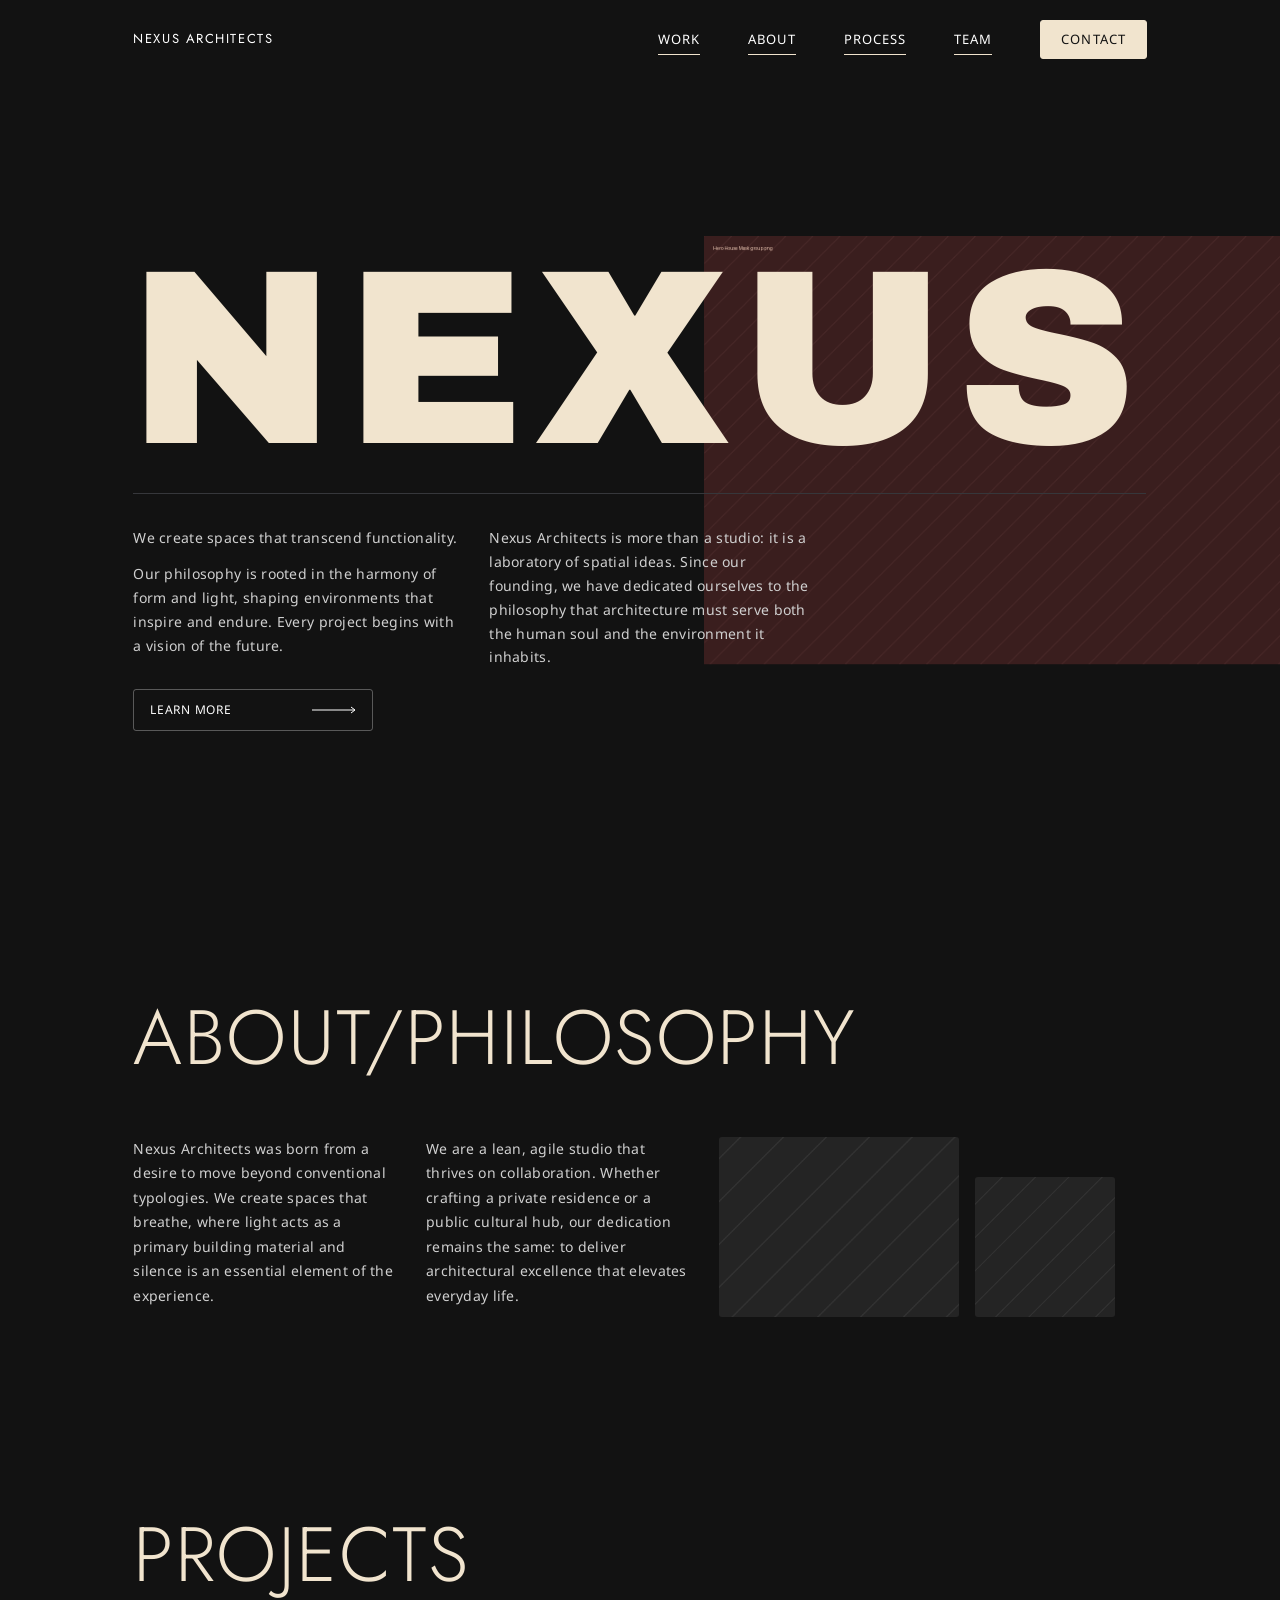
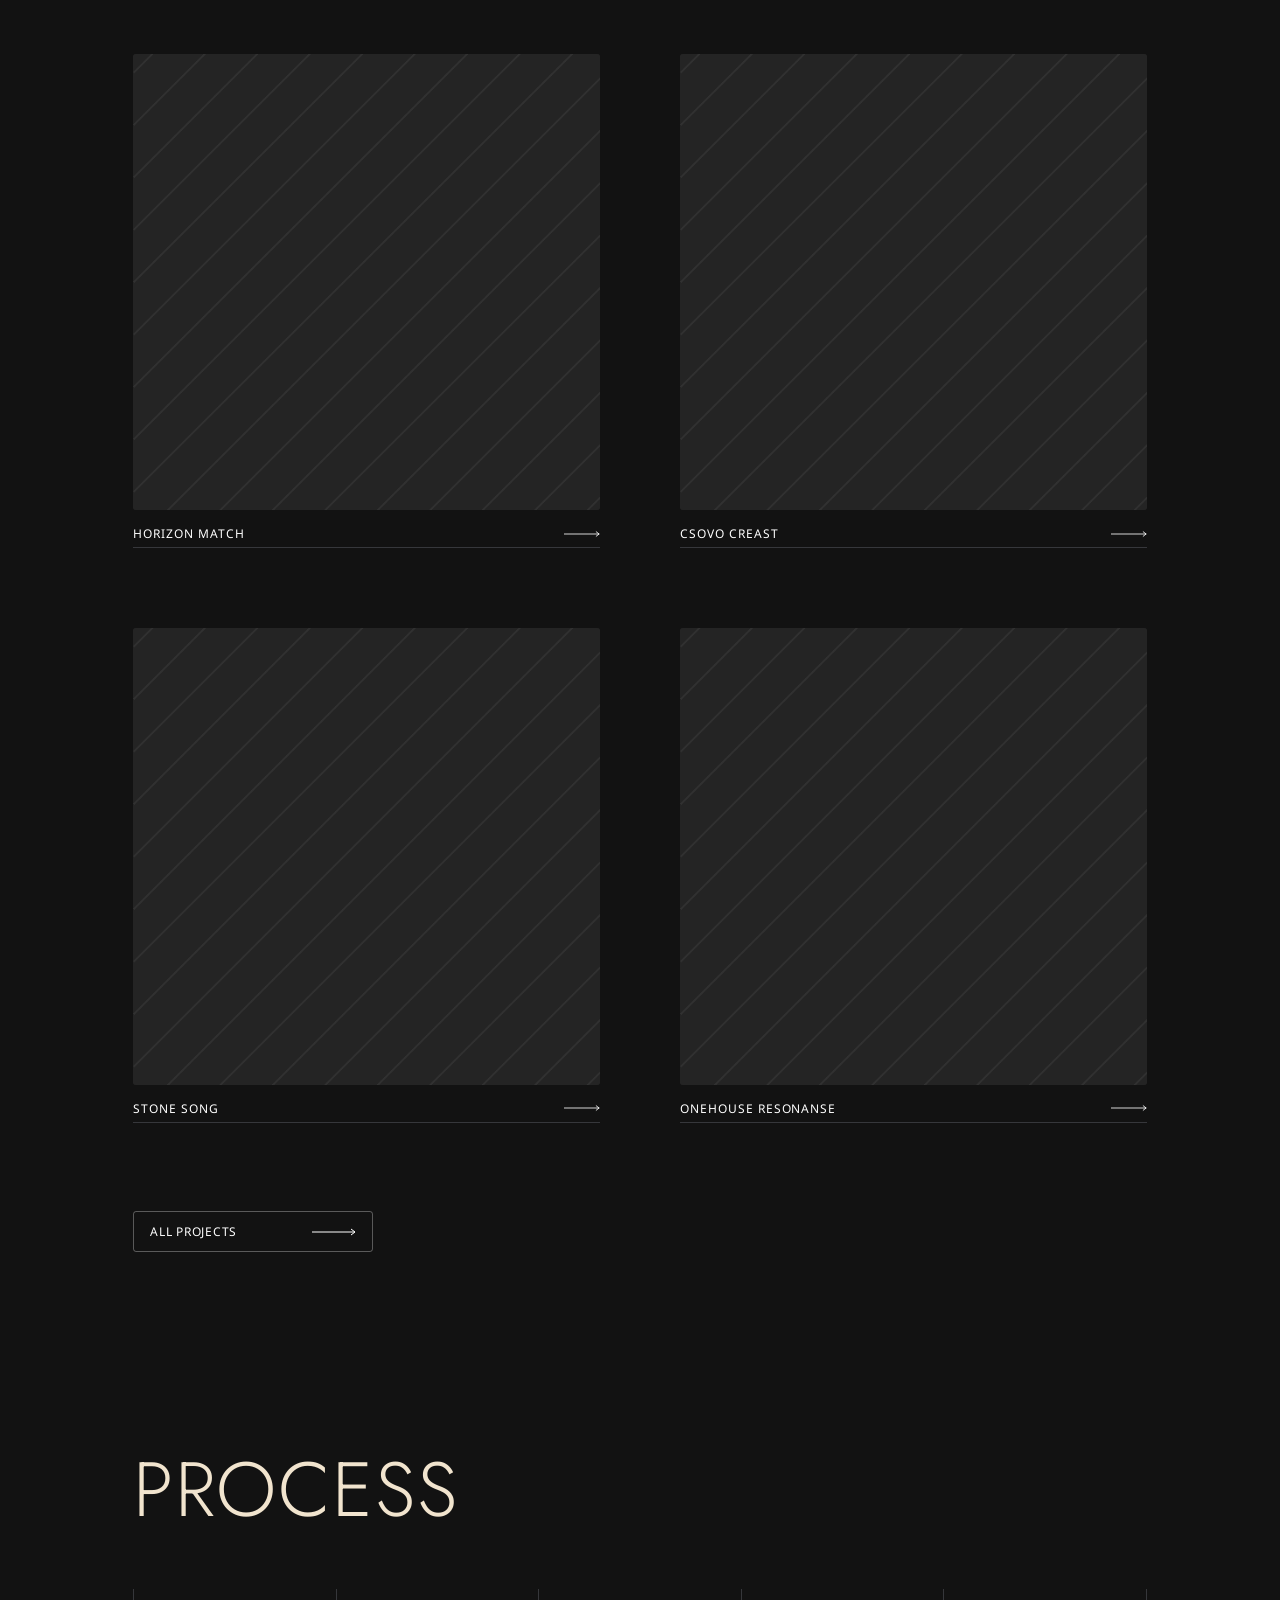
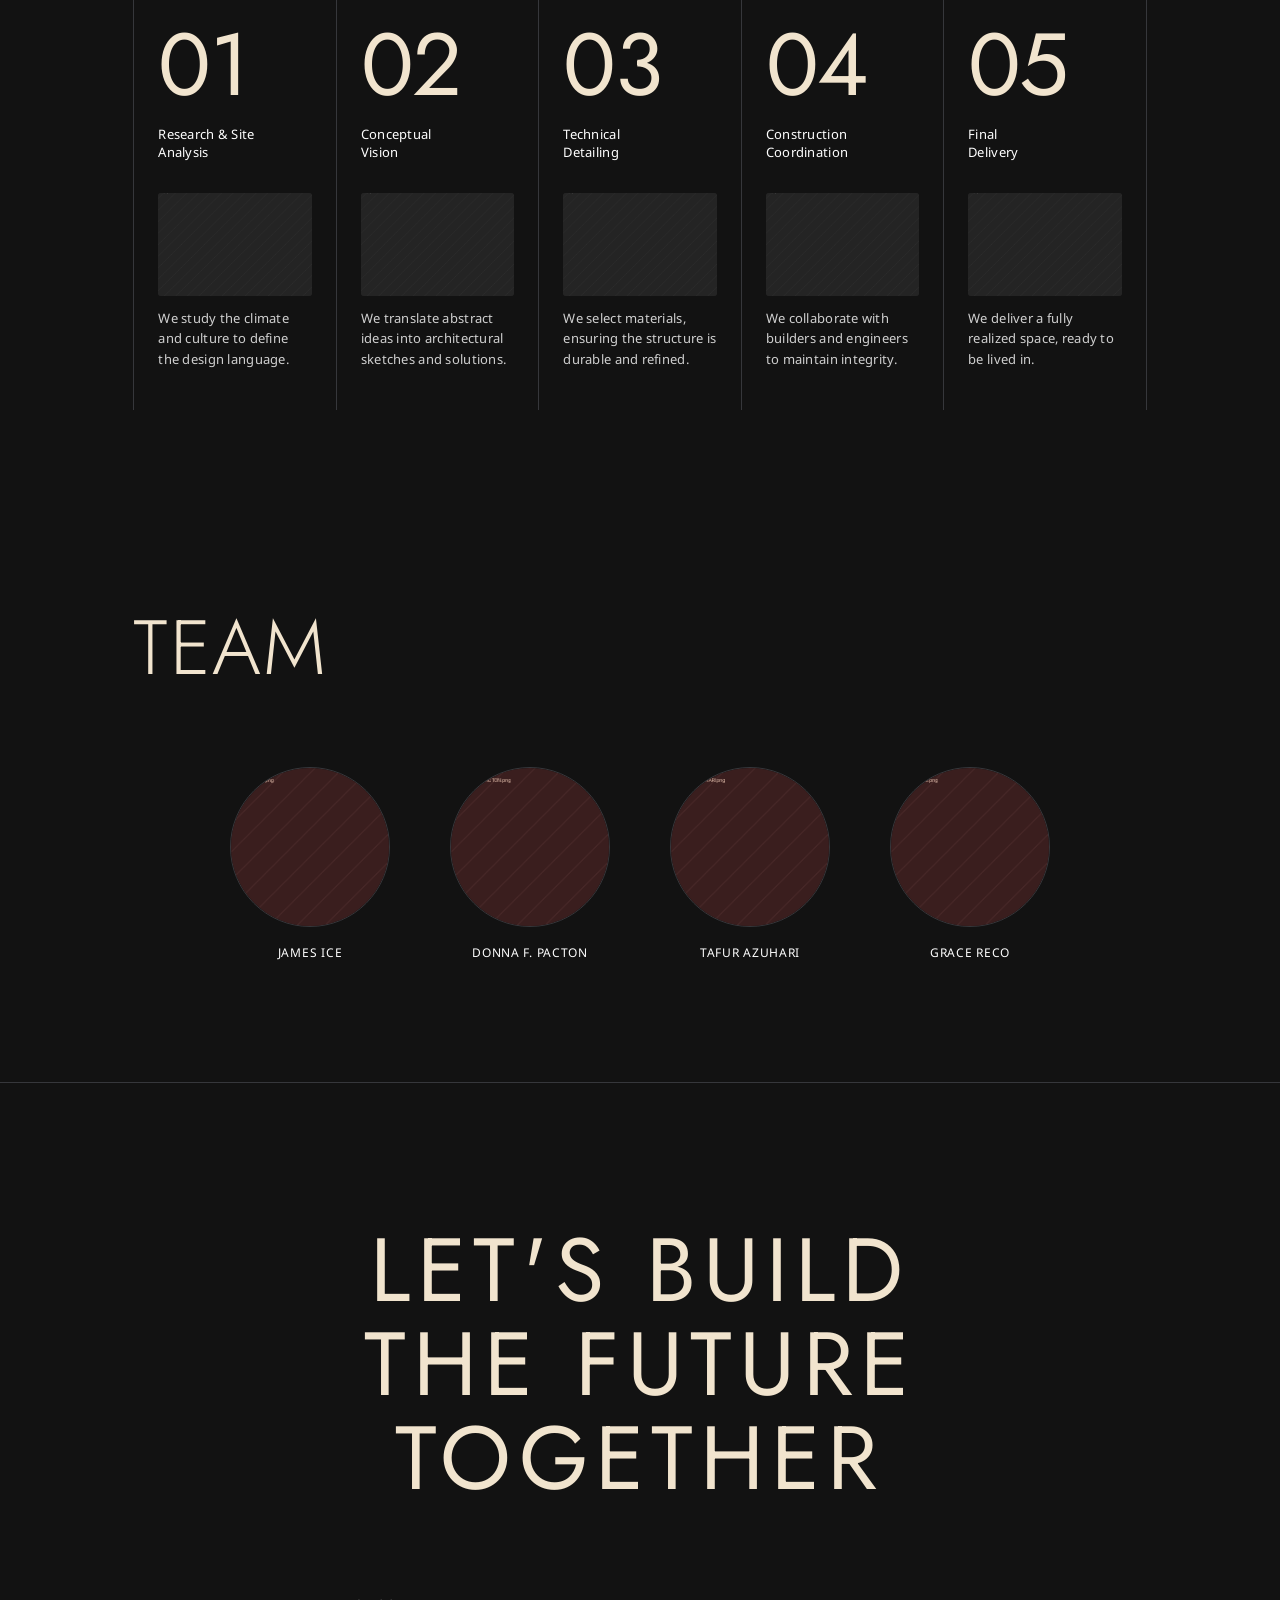
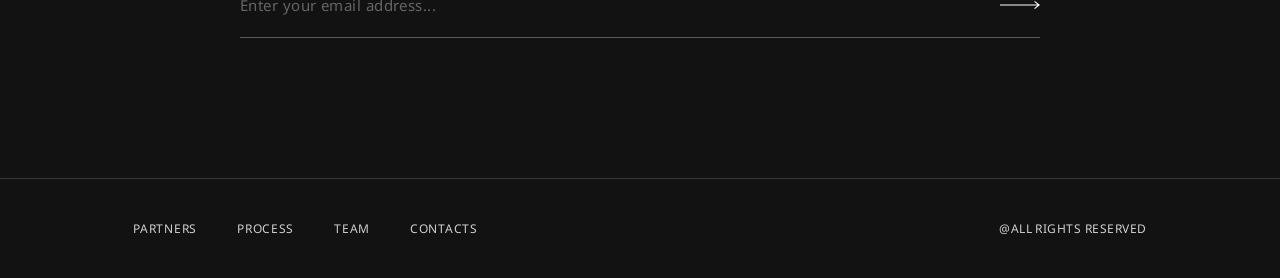
==== index.html @ 0fb03c25 "Add files via upload" ====
<!doctype html>
<html lang="en" class="no-js">
<head>
<meta charset="utf-8">
<meta name="viewport" content="width=device-width, initial-scale=1">
<title>NEXUS Architects — Architecture Studio</title>
<meta name="description" content="Nexus Architects — a laboratory of spatial ideas. Architecture where light is the primary building material.">
<meta name="theme-color" content="#121212">
<link rel="preconnect" href="https://fonts.googleapis.com">
<link rel="preconnect" href="https://fonts.gstatic.com" crossorigin>
<link href="https://fonts.googleapis.com/css2?family=Archivo+Black&family=Jost:wght@300;400&family=Noto+Sans:wght@400;500&display=swap" rel="stylesheet">
<link rel="stylesheet" href="css/fonts.css">
<link rel="stylesheet" href="css/style.css">
</head>
<body>

<!-- ===== HEADER ===== -->
<header class="header" id="site-header">
  <div class="container">
    <a class="logo" href="index.html" aria-label="Nexus Architects — home">Nexus Architects</a>
    <button class="burger" type="button" aria-label="Open menu" aria-expanded="false" id="burger">
      <span></span><span></span><span></span>
    </button>
    <nav class="nav" aria-label="Main navigation" id="main-nav">
      <a href="#work">Work</a>
      <a href="#about">About</a>
      <a href="#process">Process</a>
      <a href="#team">Team</a>
      <a class="btn-contact" href="#contact">Contact</a>
    </nav>
  </div>
</header>

<!-- ===== HERO ===== -->
<section class="hero" id="top">
  <div class="hero-img" aria-hidden="true">
    <img src="assets/img/Hero-House-Mask-group.png" alt="">
  </div>
  <div class="container">
    <div class="hero-wordmark" aria-label="NEXUS">
      <span style="--i:0">N</span><span style="--i:1">E</span><span style="--i:2">X</span><span style="--i:3">U</span><span style="--i:4">S</span>
    </div>
    <div class="hero-rule"></div>
    <div class="hero-body reveal">
      <div>
        <p>We create spaces that transcend functionality.</p>
        <p>Our philosophy is rooted in the harmony of form and light, shaping environments that inspire and endure. Every project begins with a vision of the future.</p>
        <a class="btn-outline" href="#about">
          <span>Learn more</span>
          <svg viewBox="0 0 44 8" fill="none" aria-hidden="true"><path d="M0 4h43M39 1l4 3-4 3" stroke="currentColor" stroke-width="1"/></svg>
        </a>
      </div>
      <div>
        <p>Nexus Architects is more than a studio: it is a laboratory of spatial ideas. Since our founding, we have dedicated ourselves to the philosophy that architecture must serve both the human soul and the environment it inhabits.</p>
      </div>
    </div>
  </div>
</section>

<!-- ===== ABOUT / PHILOSOPHY ===== -->
<section class="about-section section" id="about">
  <div class="container">
    <h2 class="section-title reveal">About/Philosophy</h2>
    <div class="about-inner">
      <p class="about-text reveal">Nexus Architects was born from a desire to move beyond conventional typologies. We create spaces that breathe, where light acts as a primary building material and silence is an essential element of the experience.</p>
      <p class="about-text reveal" style="--d:80ms">We are a lean, agile studio that thrives on collaboration. Whether crafting a private residence or a public cultural hub, our dedication remains the same: to deliver architectural excellence that elevates everyday life.</p>
      <div class="about-photos reveal" style="--d:160ms">
        <div class="about-photo"><img src="assets/img/about-masl-group.png" alt="Interior staircase detail" loading="lazy"></div>
        <div class="about-photo"><img src="assets/img/about-masl-group.png" alt="Curved concrete facade" loading="lazy"></div>
      </div>
    </div>
  </div>
</section>

<!-- ===== PROJECTS ===== -->
<section class="section" id="work">
  <div class="container">
    <h2 class="section-title reveal">Projects</h2>
    <div class="projects-grid">
      <a class="proj-card reveal" style="--d:0ms" href="project-levitate-mass.html">
        <div class="ph"><img src="assets/img/HORIZON-MATCH.png" alt="Horizon Match" loading="lazy"></div>
        <div class="cap">
          <span>Horizon Match</span>
          <svg class="arrow" viewBox="0 0 44 8" fill="none" aria-hidden="true"><path d="M0 4h43M39 1l4 3-4 3" stroke="currentColor" stroke-width="1"/></svg>
        </div>
      </a>
      <a class="proj-card reveal" style="--d:80ms" href="project-levitate-mass.html">
        <div class="ph"><img src="assets/img/CSOVO-CREAST.png" alt="Csovo Creast" loading="lazy"></div>
        <div class="cap">
          <span>Csovo Creast</span>
          <svg class="arrow" viewBox="0 0 44 8" fill="none" aria-hidden="true"><path d="M0 4h43M39 1l4 3-4 3" stroke="currentColor" stroke-width="1"/></svg>
        </div>
      </a>
      <a class="proj-card reveal" style="--d:0ms" href="project-levitate-mass.html">
        <div class="ph"><img src="assets/img/STONE-SONG.png" alt="Stone Song" loading="lazy"></div>
        <div class="cap">
          <span>Stone Song</span>
          <svg class="arrow" viewBox="0 0 44 8" fill="none" aria-hidden="true"><path d="M0 4h43M39 1l4 3-4 3" stroke="currentColor" stroke-width="1"/></svg>
        </div>
      </a>
      <a class="proj-card reveal" style="--d:80ms" href="project-levitate-mass.html">
        <div class="ph"><img src="assets/img/ONEHOUSE-RESONANSE.png" alt="Onehouse Resonanse" loading="lazy"></div>
        <div class="cap">
          <span>Onehouse Resonanse</span>
          <svg class="arrow" viewBox="0 0 44 8" fill="none" aria-hidden="true"><path d="M0 4h43M39 1l4 3-4 3" stroke="currentColor" stroke-width="1"/></svg>
        </div>
      </a>
    </div>
    <div style="margin-top:56px" class="reveal">
      <a class="btn-outline" href="projects.html">
        <span>All projects</span>
        <svg viewBox="0 0 44 8" fill="none" aria-hidden="true"><path d="M0 4h43M39 1l4 3-4 3" stroke="currentColor" stroke-width="1"/></svg>
      </a>
    </div>
  </div>
</section>

<!-- ===== PROCESS ===== -->
<section class="section" id="process">
  <div class="container">
    <h2 class="section-title reveal">Process</h2>
    <div class="process-grid">
      <div class="process-step reveal" style="--d:0ms">
        <div class="process-num">01</div>
        <div class="process-name">Research &amp; Site<br>Analysis</div>
        <div class="process-photo"><img src="assets/img/01.png" alt="" loading="lazy"></div>
        <p class="process-desc">We study the climate and culture to define the design language.</p>
      </div>
      <div class="process-step reveal" style="--d:60ms">
        <div class="process-num">02</div>
        <div class="process-name">Conceptual<br>Vision</div>
        <div class="process-photo"><img src="assets/img/02.png" alt="" loading="lazy"></div>
        <p class="process-desc">We translate abstract ideas into architectural sketches and solutions.</p>
      </div>
      <div class="process-step reveal" style="--d:120ms">
        <div class="process-num">03</div>
        <div class="process-name">Technical<br>Detailing</div>
        <div class="process-photo"><img src="assets/img/03.png" alt="" loading="lazy"></div>
        <p class="process-desc">We select materials, ensuring the structure is durable and refined.</p>
      </div>
      <div class="process-step reveal" style="--d:180ms">
        <div class="process-num">04</div>
        <div class="process-name">Construction<br>Coordination</div>
        <div class="process-photo"><img src="assets/img/04.png" alt="" loading="lazy"></div>
        <p class="process-desc">We collaborate with builders and engineers to maintain integrity.</p>
      </div>
      <div class="process-step reveal" style="--d:240ms">
        <div class="process-num">05</div>
        <div class="process-name">Final<br>Delivery</div>
        <div class="process-photo"><img src="assets/img/05.png" alt="" loading="lazy"></div>
        <p class="process-desc">We deliver a fully realized space, ready to be lived in.</p>
      </div>
    </div>
  </div>
</section>

<!-- ===== TEAM ===== -->
<section class="section" id="team">
  <div class="container">
    <h2 class="section-title reveal">Team</h2>
    <div class="team-grid">
      <div class="team-member reveal" style="--d:0ms"
           data-name="James Ice"
           data-role="Co-Founder / Creative Director"
           data-bio="With 10+ years in the industry, James brings deep expertise in project management and structural execution to every design."
           data-img="assets/img/JAMES-ICE.png"
           tabindex="0" role="button" aria-label="View James Ice profile">
        <div class="ava"><img src="assets/img/JAMES-ICE.png" alt="James Ice" loading="lazy"></div>
        <span class="name">James Ice</span>
      </div>
      <div class="team-member reveal" style="--d:70ms"
           data-name="Donna F. Pacton"
           data-role="Senior Urban Designer"
           data-bio="6 years of experience coordinating complex builds. Donna's role is to bridge communication between clients, contractors, and the design team."
           data-img="assets/img/DONNA-F.-PACTON.png"
           tabindex="0" role="button" aria-label="View Donna F. Pacton profile">
        <div class="ava"><img src="assets/img/DONNA-F.-PACTON.png" alt="Donna F. Pacton" loading="lazy"></div>
        <span class="name">Donna F. Pacton</span>
      </div>
      <div class="team-member reveal" style="--d:140ms"
           data-name="Tafur Azuhari"
           data-role="Principal Architect"
           data-bio="Tafur leads structural design with precision and care, bringing over 8 years of experience crafting iconic residential and commercial projects."
           data-img="assets/img/TAFUR-AZUHARI.png"
           tabindex="0" role="button" aria-label="View Tafur Azuhari profile">
        <div class="ava"><img src="assets/img/TAFUR-AZUHARI.png" alt="Tafur Azuhari" loading="lazy"></div>
        <span class="name">Tafur Azuhari</span>
      </div>
      <div class="team-member reveal" style="--d:210ms"
           data-name="Grace Reco"
           data-role="Design Associate"
           data-bio="Grace specializes in interior environments and material selection, ensuring every space is as functional as it is beautiful."
           data-img="assets/img/GRACE-RECO.png"
           tabindex="0" role="button" aria-label="View Grace Reco profile">
        <div class="ava"><img src="assets/img/GRACE-RECO.png" alt="Grace Reco" loading="lazy"></div>
        <span class="name">Grace Reco</span>
      </div>
    </div>
  </div>
</section>

<!-- ===== CTA / CONTACT ===== -->
<section class="cta-section" id="contact">
  <div class="container">
    <h2 class="cta-title reveal">Let's build<br>the future together</h2>
    <form class="cta-form reveal" style="--d:100ms" onsubmit="return false">
      <input class="cta-input" type="email" placeholder="Enter your email address..." aria-label="Your email address">
      <button class="cta-submit" type="submit" aria-label="Send">
        <svg viewBox="0 0 44 10" fill="none" aria-hidden="true"><path d="M0 5h43M38 1l5 4-5 4" stroke="currentColor" stroke-width="1.2"/></svg>
      </button>
    </form>
  </div>
</section>

<!-- ===== FOOTER ===== -->
<footer class="footer">
  <div class="container">
    <nav class="footer-links" aria-label="Footer navigation">
      <a href="#">Partners</a>
      <a href="#process">Process</a>
      <a href="#team">Team</a>
      <a href="#contact">Contacts</a>
    </nav>
    <span class="footer-copy">@All rights reserved</span>
  </div>
</footer>

<!-- Team modal -->
<div class="team-modal-overlay" id="team-modal" role="dialog" aria-modal="true" aria-label="Team member profile">
  <div class="team-modal">
    <button class="team-modal-close" id="modal-close" aria-label="Close">
      <svg width="12" height="12" viewBox="0 0 12 12" fill="none"><path d="M1 1l10 10M11 1L1 11" stroke="currentColor" stroke-width="1.2"/></svg>
    </button>
    <div class="team-modal-photo"><img id="modal-img" src="" alt=""></div>
    <div class="team-modal-body">
      <div class="team-modal-name" id="modal-name"></div>
      <div class="team-modal-role" id="modal-role"></div>
      <p class="team-modal-bio" id="modal-bio"></p>
      <div class="team-modal-footer">
        <div class="team-modal-socials">
          <a href="#" aria-label="LinkedIn">
            <svg viewBox="0 0 24 24"><path d="M16 8a6 6 0 016 6v7h-4v-7a2 2 0 00-2-2 2 2 0 00-2 2v7h-4v-7a6 6 0 016-6zM2 9h4v12H2z"/><circle cx="4" cy="4" r="2"/></svg>
          </a>
          <a href="#" aria-label="Instagram">
            <svg viewBox="0 0 24 24"><rect x="2" y="2" width="20" height="20" rx="5" ry="5"/><path d="M16 11.37A4 4 0 1112.63 8 4 4 0 0116 11.37z"/><line x1="17.5" y1="6.5" x2="17.51" y2="6.5"/></svg>
          </a>
        </div>
        <a class="team-modal-email" href="#">Email <svg width="24" height="8" viewBox="0 0 24 8" fill="none"><path d="M0 4h23M19 1l4 3-4 3" stroke="currentColor" stroke-width="1"/></svg></a>
      </div>
    </div>
  </div>
</div>

<script src="js/main.js"></script>
</body>
</html>
---- css/fonts.css ----
/* Schiffbauer — платный шрифт, в папке его не было.
   Положите файлы в assets/fonts/ (Schiffbauer-Regular.woff2 / .otf) — подхватятся автоматически.
   Пока файла нет, используется запасной Jost Light (есть кириллица). */
@font-face{
  font-family:"Schiffbauer";
  src:local("Schiffbauer"),local("Schiffbauer Regular"),
      url("../assets/fonts/Schiffbauer-Regular.woff2") format("woff2"),
      url("../assets/fonts/Schiffbauer-Regular.otf") format("opentype");
  font-weight:300 400;font-display:swap;
}
---- css/style.css ----
/* NEXUS ARCHITECTS — styles
   Palette: #121212 bg | #F1E4CE headings/accent | #D0D0D0 muted | #36373B borders | #FFFFFF text */

:root{
  --bg:        #121212;
  --gold:      #F1E4CE;   /* headings, accents */
  --text:      #FFFFFF;
  --muted:     #D0D0D0;
  --border:    #36373B;
  --dark:      #1a1a1a;

  --pad:       clamp(20px, 10.4167vw, 150px);
  --gap:       24px;
  --container: 1140px;
  --section:   100px;

  --f-display: "Archivo Black","Arial Black",sans-serif;
  --f-title:   "Jost","Josefin Sans","Century Gothic",sans-serif;
  --f-body:    "Noto Sans","Inter",system-ui,sans-serif;

  --ease:      cubic-bezier(.2,.7,.2,1);
}

/* ---------- reset ---------- */
*,*::before,*::after{box-sizing:border-box}
html{scroll-behavior:smooth;-webkit-text-size-adjust:100%}
body{margin:0;background:var(--bg);color:var(--text);font:400 14px/1.6 var(--f-body);letter-spacing:.02em;overflow-x:hidden}
img{display:block;max-width:100%;height:auto}
a{color:inherit;text-decoration:none}
p{margin:0}
h1,h2,h3,h4{margin:0;font-weight:400}
ul,ol{margin:0;padding:0;list-style:none}
button{cursor:pointer;background:none;border:none;padding:0}
:focus-visible{outline:2px solid var(--gold);outline-offset:4px;border-radius:2px}
::selection{background:var(--gold);color:var(--bg)}

/* ---------- layout ---------- */
.container{width:100%;max-width:calc(var(--container) + var(--pad)*2);margin-inline:auto;padding-inline:var(--pad)}
.section{padding-block:var(--section)}

/* ---------- header ---------- */
.header{
  position:fixed;top:0;left:0;right:0;z-index:100;
  height:80px;
  display:flex;align-items:center;
  border-bottom:1px solid transparent;
  transition:background .4s, border-color .4s;
}
.header.scrolled{background:rgba(18,18,18,.95);border-color:var(--border);backdrop-filter:blur(8px)}
.header .container{display:flex;align-items:center;justify-content:space-between;height:100%}
.logo{font-family:var(--f-title);font-size:13px;letter-spacing:.12em;text-transform:uppercase;color:var(--text);transition:color .3s}
.logo:hover{color:var(--gold)}
.nav{display:flex;align-items:center;gap:48px}
.nav a{font-size:13px;text-transform:uppercase;letter-spacing:.08em;color:var(--text);padding-block:4px;position:relative;transition:color .3s}
.nav a:not(.btn-contact)::after{content:"";position:absolute;left:0;right:0;bottom:-1px;height:1px;background:var(--gold);transform:scaleX(0);transform-origin:left;transition:transform .35s var(--ease)}
.nav a:not(.btn-contact):hover{color:var(--gold)}
.nav a:not(.btn-contact):hover::after,.nav a[aria-current="page"]::after{transform:scaleX(1)}
.btn-contact{
  padding:8px 20px !important;
  border:1px solid var(--gold);
  border-radius:3px;
  color:var(--bg) !important;
  background:var(--gold);
  font-size:13px !important;
  letter-spacing:.08em;
  transition:background .3s,color .3s;
}
.btn-contact:hover{background:transparent;color:var(--gold) !important}
.btn-contact::after{display:none !important}

/* burger */
.burger{
  display:none;
  width:44px;height:44px;
  position:relative;color:var(--text);
}
.burger span{
  position:absolute;left:10px;right:10px;height:1px;
  background:currentColor;
  transition:transform .35s var(--ease),opacity .2s,top .35s var(--ease);
}
.burger span:nth-child(1){top:15px}
.burger span:nth-child(2){top:22px}
.burger span:nth-child(3){top:29px}
.menu-open .burger span:nth-child(1){top:22px;transform:rotate(45deg)}
.menu-open .burger span:nth-child(2){opacity:0}
.menu-open .burger span:nth-child(3){top:22px;transform:rotate(-45deg)}

/* ---------- hero ---------- */
.hero{
  position:relative;
  padding-top:80px;
  min-height:100svh;
  display:flex;flex-direction:column;justify-content:center;
  overflow:hidden;
}
.hero .container{position:relative;z-index:2}

.hero-wordmark{
  font-family:var(--f-display);
  font-size:clamp(80px,19.44vw,280px);
  line-height:.9;
  letter-spacing:.04em;
  color:var(--gold);
  text-transform:uppercase;
  white-space:nowrap;
  overflow:hidden;
  margin-left:-.02em;
}
.hero-wordmark span{
  display:inline-block;
  opacity:0;transform:translateY(110%);
  animation:letter .9s var(--ease) forwards;
  animation-delay:calc(var(--i)*80ms + 100ms);
}
@keyframes letter{to{opacity:1;transform:none}}

.hero-rule{
  height:1px;background:var(--border);
  margin-top:20px;margin-bottom:0;
  transform-origin:left;
  animation:rule 1s var(--ease) .6s both;
}
@keyframes rule{from{transform:scaleX(0)}}

.hero-body{
  display:grid;
  grid-template-columns:1fr 1fr;
  gap:32px;
  margin-top:32px;
  max-width:680px;
}
.hero-body p{font-size:14px;color:var(--muted);line-height:1.7}
.hero-body p + p{margin-top:12px}

.hero-img{
  position:absolute;
  right:-2%;top:50%;transform:translateY(-50%);
  width:47vw;max-width:680px;
  z-index:1;pointer-events:none;
  animation:slideIn 1.4s var(--ease) .5s both;
}
@media (min-width:1441px){.hero-img{width:680px}}
@keyframes slideIn{from{opacity:0;transform:translateY(-50%) translateX(60px)}}

/* learn more btn */
.btn-outline{
  display:inline-flex;align-items:center;justify-content:space-between;
  gap:48px;
  margin-top:32px;padding:10px 16px;
  min-width:240px;
  border:1px solid rgba(255,255,255,.3);border-radius:3px;
  font-size:12px;letter-spacing:.06em;text-transform:uppercase;
  color:var(--text);
  transition:background .3s,color .3s,border-color .3s;
}
.btn-outline svg{width:44px;height:8px;flex-shrink:0;transition:transform .4s var(--ease)}
.btn-outline:hover{background:var(--gold);border-color:var(--gold);color:var(--bg)}
.btn-outline:hover svg{transform:translateX(8px)}

/* ---------- section headings ---------- */
.section-title{
  font-family:var(--f-title);
  font-weight:300;
  font-size:clamp(40px,6vw,88px);
  line-height:1;
  letter-spacing:.02em;
  text-transform:uppercase;
  color:var(--gold);
  margin-bottom:60px;
}

/* ---------- about / philosophy ---------- */
.about-section{padding-block:var(--section)}
.about-inner{
  display:grid;
  grid-template-columns:1fr 1fr auto auto;
  gap:32px;
  align-items:start;
}
.about-text{font-size:14px;line-height:1.75;color:var(--muted);max-width:300px}
.about-photos{display:flex;gap:16px;align-items:flex-end;margin-left:auto}
.about-photo{overflow:hidden;border-radius:3px;flex-shrink:0}
.about-photo img{width:100%;height:100%;object-fit:cover;filter:grayscale(1);transition:filter .6s,transform .8s var(--ease)}
.about-photo:hover img{filter:grayscale(0);transform:scale(1.04)}
.about-photo:nth-child(1){width:240px;height:180px}
.about-photo:nth-child(2){width:140px;height:140px}

/* ---------- projects grid ---------- */
.projects-grid{
  display:grid;
  grid-template-columns:1fr 1fr;
  gap:80px 80px;
}
.proj-card{display:block;position:relative}
.proj-card .ph{
  aspect-ratio:460/450;
  overflow:hidden;border-radius:3px;
  background:#1e1e1e;
}
.proj-card .ph img{
  width:100%;height:100%;object-fit:cover;
  filter:grayscale(1);
  transition:transform .9s var(--ease),filter .5s;
}
.proj-card:hover .ph img{transform:scale(1.07);filter:grayscale(.2)}
.proj-card .cap{
  display:flex;align-items:center;justify-content:space-between;
  margin-top:14px;
  font-size:12px;letter-spacing:.08em;text-transform:uppercase;
  color:var(--text);
  transition:color .3s;
  padding-bottom:4px;
  border-bottom:1px solid var(--border);
}
.proj-card .cap .arrow{width:36px;height:8px;transition:transform .4s var(--ease)}
.proj-card:hover .cap{color:var(--gold)}
.proj-card:hover .cap .arrow{transform:translateX(8px)}

/* ---------- process ---------- */
.process-grid{
  display:grid;
  grid-template-columns:repeat(5,1fr);
  gap:0;
  border-left:1px solid var(--border);
}
.process-step{
  padding:32px 24px 40px;
  border-right:1px solid var(--border);
  display:flex;flex-direction:column;
  gap:0;
}
.process-num{
  font-family:var(--f-title);
  font-size:88px;line-height:1;
  letter-spacing:-.02em;
  color:var(--gold);
  margin-bottom:16px;
}
.process-name{
  font-size:13px;line-height:1.4;
  text-transform:capitalize;
  color:var(--text);
  margin-bottom:auto;
}
.process-photo{
  margin-top:32px;
  aspect-ratio:3/2;
  overflow:hidden;border-radius:3px;
  background:#1e1e1e;
}
.process-photo img{
  width:100%;height:100%;object-fit:cover;
  filter:grayscale(1);
  transition:transform .8s var(--ease),filter .5s;
}
.process-step:hover .process-photo img{transform:scale(1.06);filter:grayscale(.2)}
.process-desc{font-size:13px;color:var(--muted);margin-top:12px;line-height:1.6}

/* ---------- team ---------- */
.team-grid{
  display:flex;gap:0;
  justify-content:center;
  align-items:flex-start;
  padding-inline:60px;
}
.team-member{
  flex:1;max-width:220px;
  display:flex;flex-direction:column;align-items:center;
  gap:16px;text-align:center;
  cursor:pointer;
  padding:20px;
  position:relative;
}
.team-member .ava{
  width:160px;height:160px;
  border-radius:50%;overflow:hidden;
  border:1.5px solid var(--border);
  background:#1e1e1e;
  transition:transform .5s var(--ease),border-color .4s;
}
.team-member .ava img{width:100%;height:100%;object-fit:cover}
.team-member .name{
  font-size:12px;letter-spacing:.06em;text-transform:uppercase;
  color:var(--text);transition:color .3s;
}
.team-member:hover .ava{transform:scale(1.08);border-color:var(--gold)}
.team-member:hover .name{color:var(--gold)}

/* team modal */
.team-modal-overlay{
  position:fixed;inset:0;z-index:200;
  background:rgba(0,0,0,.6);backdrop-filter:blur(12px);
  display:flex;align-items:center;justify-content:center;
  opacity:0;pointer-events:none;
  transition:opacity .35s;
}
.team-modal-overlay.open{opacity:1;pointer-events:all}
.team-modal{
  width:min(480px,90vw);
  background:rgba(30,30,30,.95);
  border:1px solid var(--border);
  border-radius:8px;
  overflow:hidden;
  transform:scale(.95);transition:transform .35s var(--ease);
  position:relative;
}
.team-modal-overlay.open .team-modal{transform:scale(1)}
.team-modal-photo{width:100%;aspect-ratio:1/1;overflow:hidden;background:#1a1a1a}
.team-modal-photo img{width:100%;height:100%;object-fit:cover;object-position:top center}
.team-modal-body{padding:28px 32px 36px;position:relative}
.team-modal-name{font-family:var(--f-title);font-size:18px;letter-spacing:.12em;text-transform:uppercase;color:var(--text);margin-bottom:4px}
.team-modal-role{font-size:12px;color:var(--muted);letter-spacing:.06em;margin-bottom:16px}
.team-modal-bio{font-size:14px;color:var(--muted);line-height:1.7}
.team-modal-footer{display:flex;align-items:center;justify-content:space-between;margin-top:24px}
.team-modal-socials{display:flex;gap:16px}
.team-modal-socials a{opacity:.6;transition:opacity .3s}
.team-modal-socials a:hover{opacity:1}
.team-modal-socials svg{width:20px;height:20px;fill:currentColor}
.team-modal-email{
  display:inline-flex;align-items:center;gap:12px;
  font-size:13px;letter-spacing:.06em;text-transform:uppercase;
  padding:8px 16px;
  border:1px solid var(--border);border-radius:3px;
  transition:border-color .3s,color .3s;
}
.team-modal-email:hover{border-color:var(--gold);color:var(--gold)}
.team-modal-close{
  position:absolute;top:16px;right:16px;
  width:32px;height:32px;
  display:flex;align-items:center;justify-content:center;
  border:1px solid var(--border);border-radius:50%;
  color:var(--muted);transition:color .3s,border-color .3s;
}
.team-modal-close:hover{color:var(--text);border-color:var(--text)}

/* ---------- CTA / contact ---------- */
.cta-section{
  padding-block:140px;
  text-align:center;
  border-top:1px solid var(--border);
}
.cta-title{
  font-family:var(--f-title);
  font-size:clamp(36px,7vw,100px);
  line-height:1.05;
  letter-spacing:.08em;
  text-transform:uppercase;
  color:var(--gold);
  margin-bottom:80px;
}
.cta-form{
  display:flex;align-items:center;
  max-width:800px;margin-inline:auto;
  border-bottom:1px solid rgba(255,255,255,.3);
  padding-bottom:12px;
  gap:12px;
}
.cta-input{
  flex:1;background:none;border:none;outline:none;
  font-family:var(--f-body);font-size:15px;color:var(--text);
  padding:4px 0;
  letter-spacing:.03em;
}
.cta-input::placeholder{color:rgba(255,255,255,.35)}
.cta-submit{
  display:flex;align-items:center;justify-content:center;
  width:40px;height:40px;flex-shrink:0;
  color:var(--text);transition:color .3s,transform .4s var(--ease);
}
.cta-submit:hover{color:var(--gold);transform:translateX(6px)}
.cta-submit svg{width:44px;height:10px}

/* ---------- footer ---------- */
.footer{
  padding-block:40px;
  border-top:1px solid var(--border);
}
.footer .container{
  display:flex;align-items:center;justify-content:space-between;
  flex-wrap:wrap;gap:16px;
  font-size:12px;letter-spacing:.04em;color:var(--muted);
}
.footer-links{display:flex;gap:40px;flex-wrap:wrap}
.footer-links a{text-transform:uppercase;letter-spacing:.06em;transition:color .3s;font-size:12px}
.footer-links a:hover{color:var(--text)}
.footer-copy{text-transform:uppercase;letter-spacing:.04em}

/* ---------- project page ---------- */
.project-nav{
  height:80px;display:flex;align-items:center;
  border-bottom:1px solid var(--border);
  margin-bottom:0;
}
.project-nav .container{display:flex;align-items:center;justify-content:space-between}
.back-link{
  display:inline-flex;align-items:center;gap:10px;
  font-size:12px;letter-spacing:.06em;text-transform:uppercase;
  color:var(--muted);transition:color .3s;
}
.back-link:hover{color:var(--gold)}
.back-arrow{width:36px;height:8px;flex-shrink:0}

.project-head{
  padding-top:calc(80px + 60px);
  padding-bottom:60px;
}
.project-title{
  font-family:var(--f-title);
  font-size:clamp(36px,6vw,80px);
  letter-spacing:.08em;text-transform:uppercase;
  color:var(--gold);
  margin-bottom:32px;
}
.project-specs{
  display:flex;gap:40px;flex-wrap:wrap;
  font-size:12px;letter-spacing:.06em;text-transform:uppercase;
  color:var(--muted);
  border-top:1px solid var(--border);
  padding-top:24px;
}
.spec-item{display:flex;flex-direction:column;gap:4px}
.spec-val{font-size:14px;color:var(--text);letter-spacing:.03em}

/* model viewer */
.model-viewer{
  width:100%;background:#0a0a0a;
  border:1px solid var(--border);border-radius:3px;
  overflow:hidden;margin-bottom:48px;
}
.model-tabs{
  display:flex;border-bottom:1px solid var(--border);
}
.model-tab{
  padding:14px 28px;
  font-size:12px;letter-spacing:.08em;text-transform:uppercase;
  color:var(--muted);transition:color .3s;
  border-right:1px solid var(--border);
  cursor:pointer;
}
.model-tab.active,.model-tab:hover{color:var(--gold)}
.model-frame{
  aspect-ratio:16/10;
  display:flex;align-items:center;justify-content:center;
}
.model-frame img{width:100%;height:100%;object-fit:contain}

.project-stats{
  display:grid;grid-template-columns:repeat(6,1fr);
  border-bottom:1px solid var(--border);
  border-top:1px solid var(--border);
  margin-bottom:60px;
}
.stat{
  padding:24px 0;text-align:center;
  border-right:1px solid var(--border);
}
.stat:first-child{border-left:1px solid var(--border)}
.stat-icon{width:32px;height:24px;margin-inline:auto;margin-bottom:8px;opacity:.6}
.stat-val{font-size:13px;color:var(--muted);letter-spacing:.05em;text-transform:uppercase}

/* floor plan */
.floor-plan-section{padding-block:60px}
.floor-plan-wrap{
  position:relative;
  border:1px solid var(--border);border-radius:3px;
  background:#0a0a0a;
  padding:40px;
  max-width:700px;margin-inline:auto;
}
.floor-plan-wrap img{width:100%}
.floor-plan-corner{
  position:absolute;width:20px;height:20px;
  border-color:var(--gold);border-style:solid;border-width:0;
}
.floor-plan-corner.tl{top:12px;left:12px;border-top-width:1px;border-left-width:1px}
.floor-plan-corner.tr{top:12px;right:12px;border-top-width:1px;border-right-width:1px}
.floor-plan-corner.bl{bottom:12px;left:12px;border-bottom-width:1px;border-left-width:1px}
.floor-plan-corner.br{bottom:12px;right:12px;border-bottom-width:1px;border-right-width:1px}
.fp-nav{
  display:flex;align-items:center;justify-content:center;gap:16px;
  margin-top:24px;
}
.fp-nav-btn{
  width:32px;height:32px;border-radius:50%;
  border:1px solid var(--border);
  display:flex;align-items:center;justify-content:center;
  color:var(--muted);transition:border-color .3s,color .3s;
}
.fp-nav-btn:hover{border-color:var(--gold);color:var(--gold)}
.fp-dots{display:flex;gap:8px;align-items:center}
.fp-dot{width:6px;height:6px;border-radius:50%;background:var(--border)}
.fp-dot.active{background:var(--gold)}
.fp-index{
  width:36px;height:36px;border-radius:50%;
  border:1px solid var(--muted);
  display:flex;align-items:center;justify-content:center;
  font-size:12px;color:var(--muted);
}
.fp-download{
  display:block;width:fit-content;margin:24px auto 0;
  padding:10px 32px;
  border:1px solid var(--border);border-radius:3px;
  font-size:12px;letter-spacing:.06em;text-transform:uppercase;
  color:var(--muted);transition:border-color .3s,color .3s;
}
.fp-download:hover{border-color:var(--gold);color:var(--gold)}

/* gallery */
.gallery-section{padding-bottom:var(--section)}
.gallery-grid{
  display:grid;
  grid-template-columns:1fr 1fr;
  gap:var(--gap);
}
.gallery-item{
  overflow:hidden;border-radius:3px;
  background:#1e1e1e;position:relative;
  cursor:zoom-in;
}
.gallery-item img{
  width:100%;height:100%;object-fit:cover;
  transition:transform .8s var(--ease);
}
.gallery-item:hover img{transform:scale(1.05)}
.gallery-item.wide{grid-column:span 2}
.gallery-item .g-meta{
  position:absolute;bottom:12px;left:12px;
  background:rgba(0,0,0,.6);backdrop-filter:blur(8px);
  padding:6px 12px;border-radius:20px;
  font-size:11px;color:rgba(255,255,255,.7);
}
.gallery-item .g-coords{
  position:absolute;bottom:12px;right:12px;
  background:rgba(0,0,0,.6);backdrop-filter:blur(8px);
  padding:6px 12px;border-radius:20px;
  font-size:11px;color:rgba(255,255,255,.7);
  cursor:pointer;transition:color .3s;
}
.gallery-item .g-coords:hover{color:var(--gold)}

/* ---------- projects listing page ---------- */
.projects-hero{
  padding-top:calc(80px + 80px);
  padding-bottom:60px;
}
.projects-all{
  display:grid;
  grid-template-columns:1fr 1fr;
  gap:80px 80px;
  margin-bottom:var(--section);
}

/* ---------- scroll reveal ---------- */
.reveal{opacity:0;transform:translateY(24px);transition:opacity .9s var(--ease),transform .9s var(--ease);transition-delay:var(--d,0ms)}
.reveal.in{opacity:1;transform:none}
.no-js .reveal{opacity:1;transform:none}

/* ---------- tablet ---------- */
@media (max-width:1100px){
  :root{--pad:48px;--section:72px}
  .nav{gap:28px}
  .about-inner{grid-template-columns:1fr 1fr}
  .about-photos{margin-left:0;grid-column:span 2}
  .process-grid{grid-template-columns:1fr 1fr;gap:0}
  .process-step{border-bottom:1px solid var(--border)}
  .project-stats{grid-template-columns:repeat(3,1fr)}
  .team-grid{flex-wrap:wrap;justify-content:center;gap:20px;padding-inline:20px}
  .team-member{max-width:180px}
  .cta-title{font-size:clamp(32px,6vw,72px)}
}

/* ---------- mobile ---------- */
@media (max-width:720px){
  :root{--pad:20px;--gap:12px;--section:56px}
  body{font-size:14px}

  /* header */
  .header{height:64px}
  .burger{display:flex;align-items:center;justify-content:center;flex-direction:column;gap:0}
  .nav{
    position:fixed;inset:0;z-index:90;
    background:var(--bg);
    flex-direction:column;align-items:flex-start;justify-content:flex-end;
    padding:0 var(--pad) 56px;
    gap:4px;
    opacity:0;visibility:hidden;pointer-events:none;
    transform:translateY(-16px);
    transition:opacity .4s,transform .5s var(--ease),visibility 0s .4s;
  }
  .menu-open .nav{
    opacity:1;visibility:visible;pointer-events:all;
    transform:none;transition-delay:0s;
  }
  .menu-open .header{background:var(--bg);border-color:var(--border)}
  .nav a{
    font-family:var(--f-title);
    font-size:40px;line-height:1.2;
    text-transform:uppercase;
    letter-spacing:.02em;
    padding:6px 0;
  }
  .nav .btn-contact{
    margin-top:24px;
    font-family:var(--f-body) !important;
    font-size:13px !important;
    letter-spacing:.08em !important;
    align-self:flex-start;
  }

  /* hero */
  .hero{
    padding-top:64px;
    min-height:100svh;
    justify-content:flex-end;
    padding-bottom:56px;
  }
  .hero-wordmark{
    font-size:19.44vw;
    margin-bottom:16px;
  }
  .hero-rule{margin-top:0;margin-bottom:20px}
  .hero-body{grid-template-columns:1fr;gap:16px;max-width:100%}
  .hero-body p{font-size:14px}
  .hero-img{
    position:absolute;
    right:-5%;top:0;
    width:80%;
    transform:none;
    opacity:.25;
    z-index:0;
  }
  .btn-outline{width:100%;max-width:320px}

  /* section titles */
  .section-title{font-size:clamp(28px,10vw,56px);margin-bottom:32px}

  /* about */
  .about-inner{grid-template-columns:1fr;gap:20px}
  .about-text{max-width:100%}
  .about-photos{flex-direction:row;gap:12px;margin-left:0}
  .about-photo:nth-child(1){width:60%;height:160px}
  .about-photo:nth-child(2){width:40%;height:120px}

  /* projects */
  .projects-grid{grid-template-columns:1fr;gap:40px}
  .proj-card .ph{aspect-ratio:4/3}
  .projects-all{grid-template-columns:1fr;gap:40px}

  /* process */
  .process-grid{grid-template-columns:1fr;border-left:none}
  .process-step{
    border-left:1px solid var(--border);
    border-right:1px solid var(--border);
    padding:24px 20px 32px;
    border-bottom:1px solid var(--border);
  }
  .process-num{font-size:56px;margin-bottom:8px}

  /* team */
  .team-grid{
    display:grid;grid-template-columns:1fr 1fr;
    gap:24px;padding-inline:0;
    justify-items:center;
  }
  .team-member{max-width:100%;padding:0}
  .team-member .ava{width:min(140px,38vw);height:min(140px,38vw)}
  .team-modal-body{padding:20px 24px 28px}
  .team-modal-name{font-size:15px}

  /* CTA */
  .cta-section{padding-block:80px}
  .cta-title{font-size:clamp(28px,10vw,60px);margin-bottom:48px}
  .cta-form{max-width:100%}

  /* footer */
  .footer .container{flex-direction:column;align-items:flex-start;gap:24px}
  .footer-links{gap:24px}

  /* project page */
  .project-title{font-size:clamp(28px,8vw,56px)}
  .project-specs{gap:20px}
  .project-stats{grid-template-columns:repeat(3,1fr)}
  .gallery-grid{grid-template-columns:1fr}
  .gallery-item.wide{grid-column:auto}
  .model-tabs{overflow-x:auto;white-space:nowrap}
  .floor-plan-wrap{padding:24px}
}

@media (max-width:400px){
  .hero-wordmark{font-size:18vw}
  .team-grid{grid-template-columns:1fr 1fr}
  .team-member .ava{width:120px;height:120px}
}

/* reduced motion */
@media (prefers-reduced-motion:reduce){
  *,*::before,*::after{animation-duration:.01ms !important;animation-delay:0ms !important;transition-duration:.01ms !important;scroll-behavior:auto !important}
  .reveal,.hero-wordmark span{opacity:1;transform:none}
}
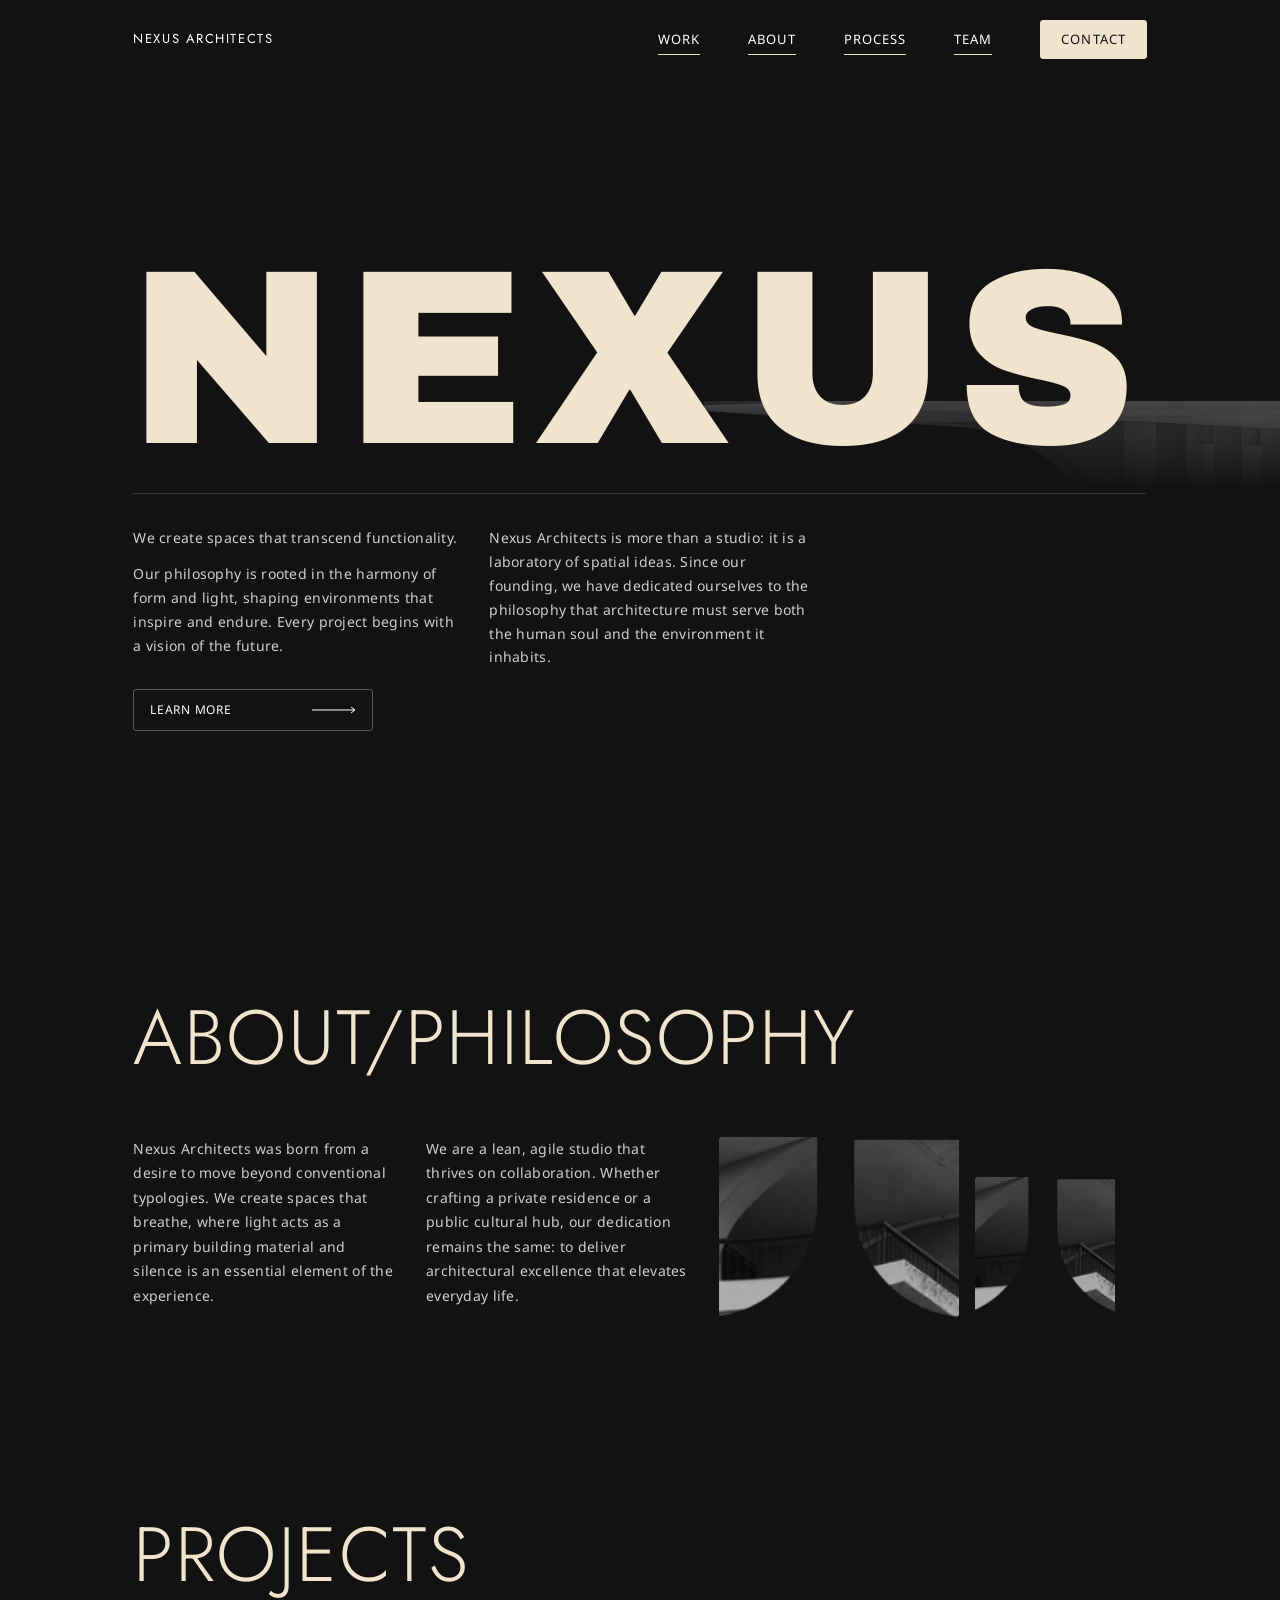
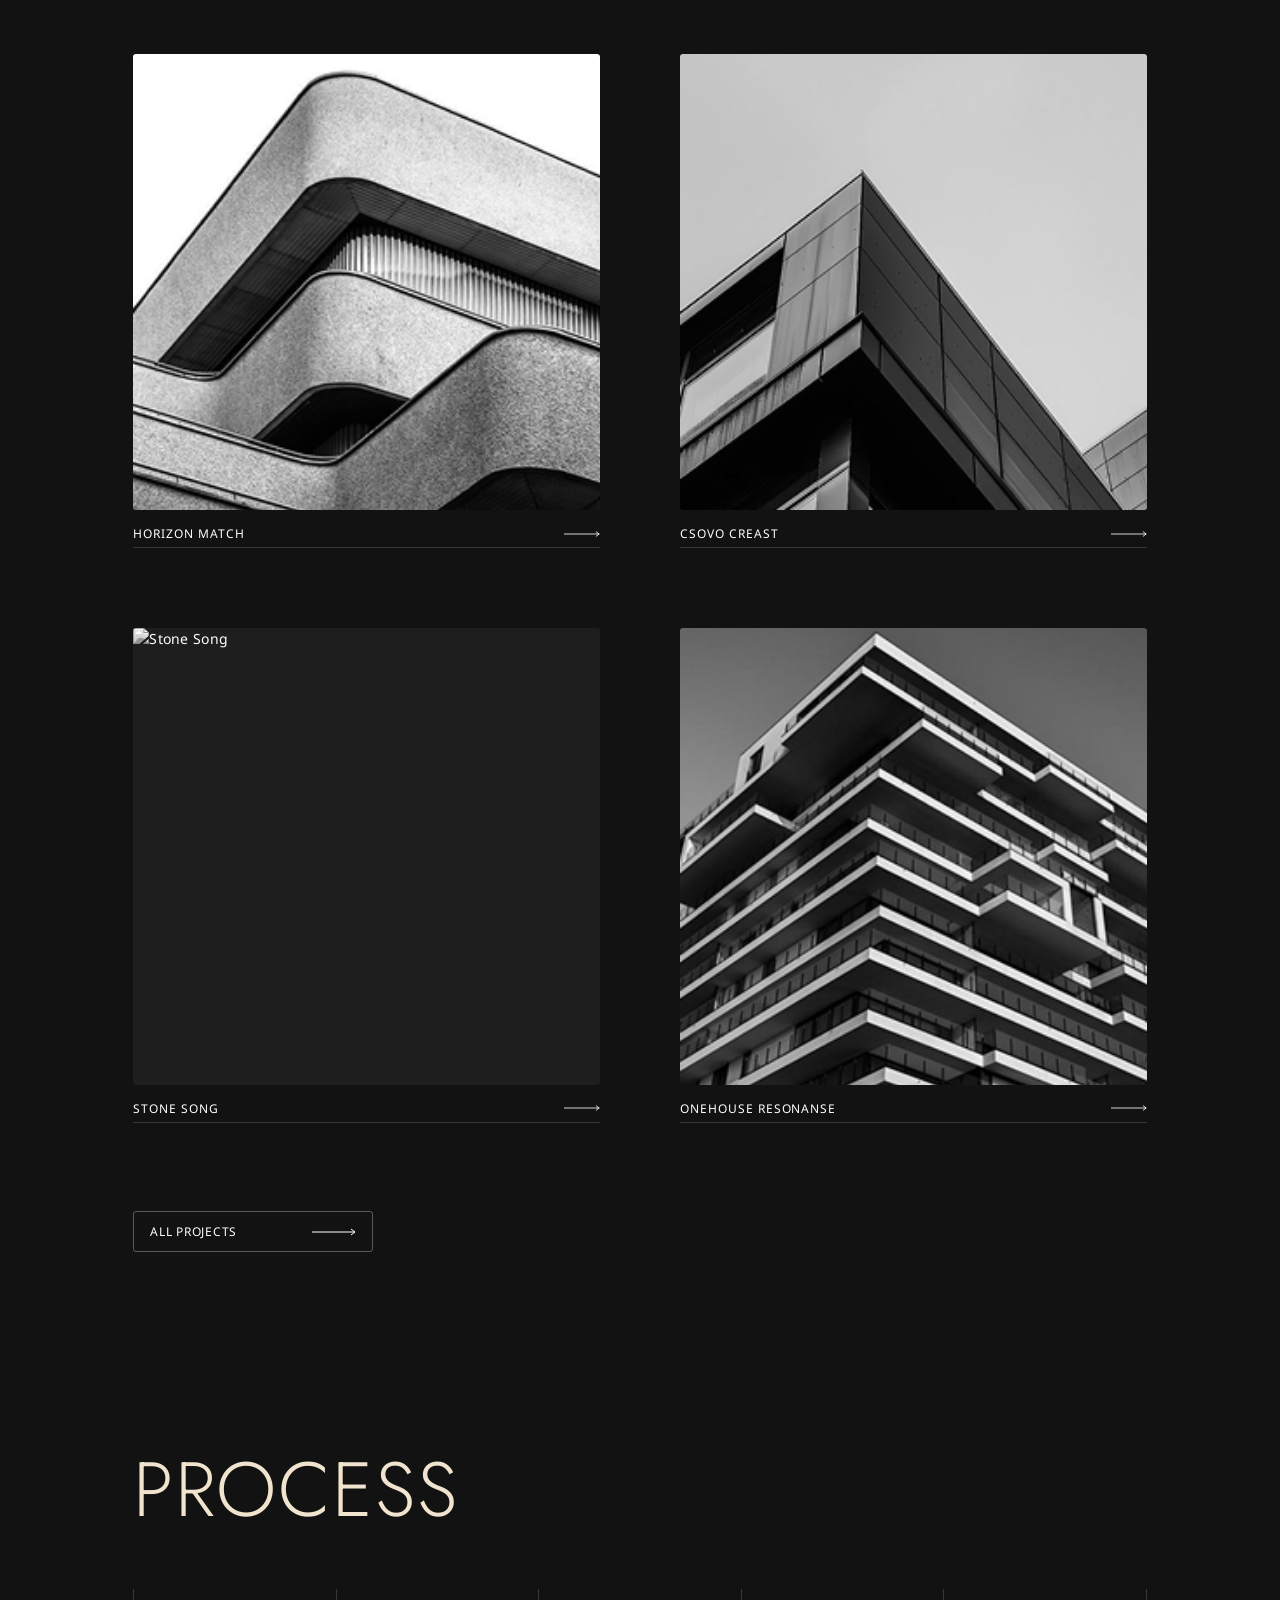
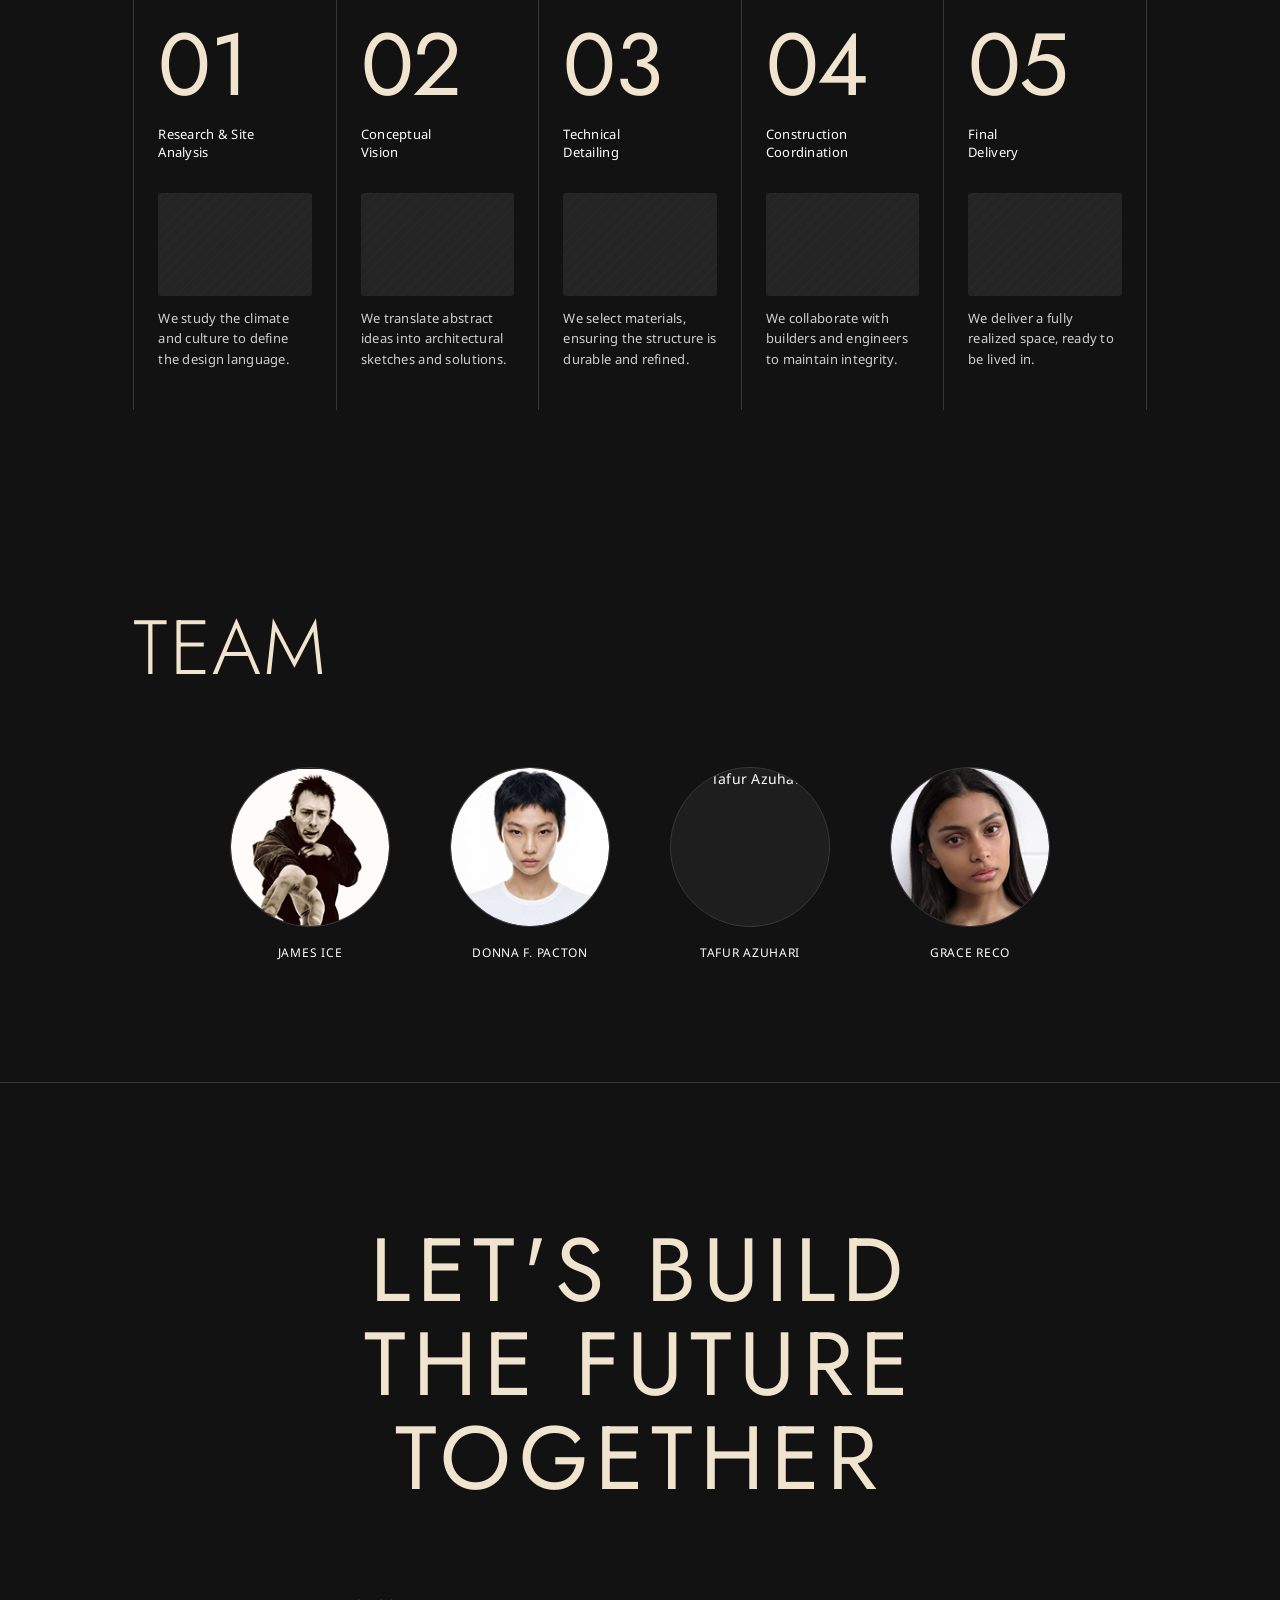
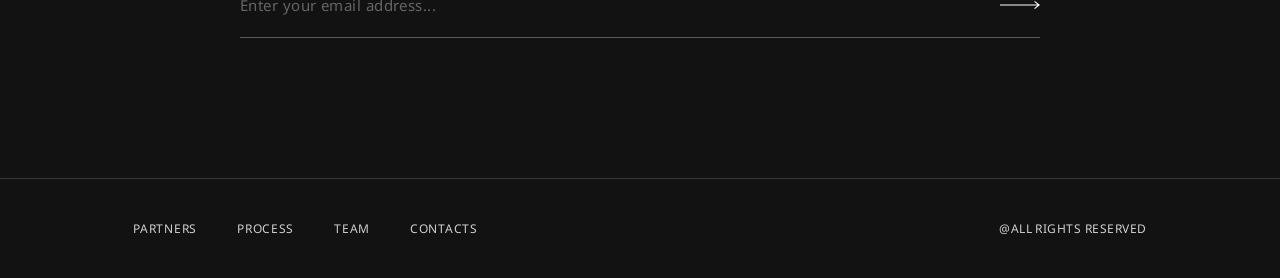
==== commit 72b637a8: "Add files via upload" ====
--- a/index.html
+++ b/index.html
@@ -34,7 +34,7 @@
 <!-- ===== HERO ===== -->
 <section class="hero" id="top">
   <div class="hero-img" aria-hidden="true">
-    <img src="assets/img/Hero-House-Mask-group.png" alt="">
+    <img src="assets/img/Hero House Mask group.png" alt="">
   </div>
   <div class="container">
     <div class="hero-wordmark" aria-label="NEXUS">
@@ -65,8 +65,8 @@
       <p class="about-text reveal">Nexus Architects was born from a desire to move beyond conventional typologies. We create spaces that breathe, where light acts as a primary building material and silence is an essential element of the experience.</p>
       <p class="about-text reveal" style="--d:80ms">We are a lean, agile studio that thrives on collaboration. Whether crafting a private residence or a public cultural hub, our dedication remains the same: to deliver architectural excellence that elevates everyday life.</p>
       <div class="about-photos reveal" style="--d:160ms">
-        <div class="about-photo"><img src="assets/img/about-masl-group.png" alt="Interior staircase detail" loading="lazy"></div>
-        <div class="about-photo"><img src="assets/img/about-masl-group.png" alt="Curved concrete facade" loading="lazy"></div>
+        <div class="about-photo"><img src="assets/img/about masl group.png" alt="Interior staircase detail" loading="lazy"></div>
+        <div class="about-photo"><img src="assets/img/about masl group.png" alt="Curved concrete facade" loading="lazy"></div>
       </div>
     </div>
   </div>
@@ -78,28 +78,28 @@
     <h2 class="section-title reveal">Projects</h2>
     <div class="projects-grid">
       <a class="proj-card reveal" style="--d:0ms" href="project-levitate-mass.html">
-        <div class="ph"><img src="assets/img/HORIZON-MATCH.png" alt="Horizon Match" loading="lazy"></div>
+        <div class="ph"><img src="assets/img/HORIZON MATCH.png" alt="Horizon Match" loading="lazy"></div>
         <div class="cap">
           <span>Horizon Match</span>
           <svg class="arrow" viewBox="0 0 44 8" fill="none" aria-hidden="true"><path d="M0 4h43M39 1l4 3-4 3" stroke="currentColor" stroke-width="1"/></svg>
         </div>
       </a>
       <a class="proj-card reveal" style="--d:80ms" href="project-levitate-mass.html">
-        <div class="ph"><img src="assets/img/CSOVO-CREAST.png" alt="Csovo Creast" loading="lazy"></div>
+        <div class="ph"><img src="assets/img/CSOVO CREAST.png" alt="Csovo Creast" loading="lazy"></div>
         <div class="cap">
           <span>Csovo Creast</span>
           <svg class="arrow" viewBox="0 0 44 8" fill="none" aria-hidden="true"><path d="M0 4h43M39 1l4 3-4 3" stroke="currentColor" stroke-width="1"/></svg>
         </div>
       </a>
       <a class="proj-card reveal" style="--d:0ms" href="project-levitate-mass.html">
-        <div class="ph"><img src="assets/img/STONE-SONG.png" alt="Stone Song" loading="lazy"></div>
+        <div class="ph"><img src="assets/img/STONE SONG.png" alt="Stone Song" loading="lazy"></div>
         <div class="cap">
           <span>Stone Song</span>
           <svg class="arrow" viewBox="0 0 44 8" fill="none" aria-hidden="true"><path d="M0 4h43M39 1l4 3-4 3" stroke="currentColor" stroke-width="1"/></svg>
         </div>
       </a>
       <a class="proj-card reveal" style="--d:80ms" href="project-levitate-mass.html">
-        <div class="ph"><img src="assets/img/ONEHOUSE-RESONANSE.png" alt="Onehouse Resonanse" loading="lazy"></div>
+        <div class="ph"><img src="assets/img/ONEHOUSE RESONANSE.png" alt="Onehouse Resonanse" loading="lazy"></div>
         <div class="cap">
           <span>Onehouse Resonanse</span>
           <svg class="arrow" viewBox="0 0 44 8" fill="none" aria-hidden="true"><path d="M0 4h43M39 1l4 3-4 3" stroke="currentColor" stroke-width="1"/></svg>
@@ -163,36 +163,36 @@
            data-name="James Ice"
            data-role="Co-Founder / Creative Director"
            data-bio="With 10+ years in the industry, James brings deep expertise in project management and structural execution to every design."
-           data-img="assets/img/JAMES-ICE.png"
+           data-img="assets/img/JAMES ICE.png"
            tabindex="0" role="button" aria-label="View James Ice profile">
-        <div class="ava"><img src="assets/img/JAMES-ICE.png" alt="James Ice" loading="lazy"></div>
+        <div class="ava"><img src="assets/img/JAMES ICE.png" alt="James Ice" loading="lazy"></div>
         <span class="name">James Ice</span>
       </div>
       <div class="team-member reveal" style="--d:70ms"
            data-name="Donna F. Pacton"
            data-role="Senior Urban Designer"
            data-bio="6 years of experience coordinating complex builds. Donna's role is to bridge communication between clients, contractors, and the design team."
-           data-img="assets/img/DONNA-F.-PACTON.png"
+           data-img="assets/img/DONNA F. PACTON.png"
            tabindex="0" role="button" aria-label="View Donna F. Pacton profile">
-        <div class="ava"><img src="assets/img/DONNA-F.-PACTON.png" alt="Donna F. Pacton" loading="lazy"></div>
+        <div class="ava"><img src="assets/img/DONNA F. PACTON.png" alt="Donna F. Pacton" loading="lazy"></div>
         <span class="name">Donna F. Pacton</span>
       </div>
       <div class="team-member reveal" style="--d:140ms"
            data-name="Tafur Azuhari"
            data-role="Principal Architect"
            data-bio="Tafur leads structural design with precision and care, bringing over 8 years of experience crafting iconic residential and commercial projects."
-           data-img="assets/img/TAFUR-AZUHARI.png"
+           data-img="assets/img/TAFUR AZUHARI.png"
            tabindex="0" role="button" aria-label="View Tafur Azuhari profile">
-        <div class="ava"><img src="assets/img/TAFUR-AZUHARI.png" alt="Tafur Azuhari" loading="lazy"></div>
+        <div class="ava"><img src="assets/img/TAFUR AZUHARI.png" alt="Tafur Azuhari" loading="lazy"></div>
         <span class="name">Tafur Azuhari</span>
       </div>
       <div class="team-member reveal" style="--d:210ms"
            data-name="Grace Reco"
            data-role="Design Associate"
            data-bio="Grace specializes in interior environments and material selection, ensuring every space is as functional as it is beautiful."
-           data-img="assets/img/GRACE-RECO.png"
+           data-img="assets/img/GRACE RECO.png"
            tabindex="0" role="button" aria-label="View Grace Reco profile">
-        <div class="ava"><img src="assets/img/GRACE-RECO.png" alt="Grace Reco" loading="lazy"></div>
+        <div class="ava"><img src="assets/img/GRACE RECO.png" alt="Grace Reco" loading="lazy"></div>
         <span class="name">Grace Reco</span>
       </div>
     </div>
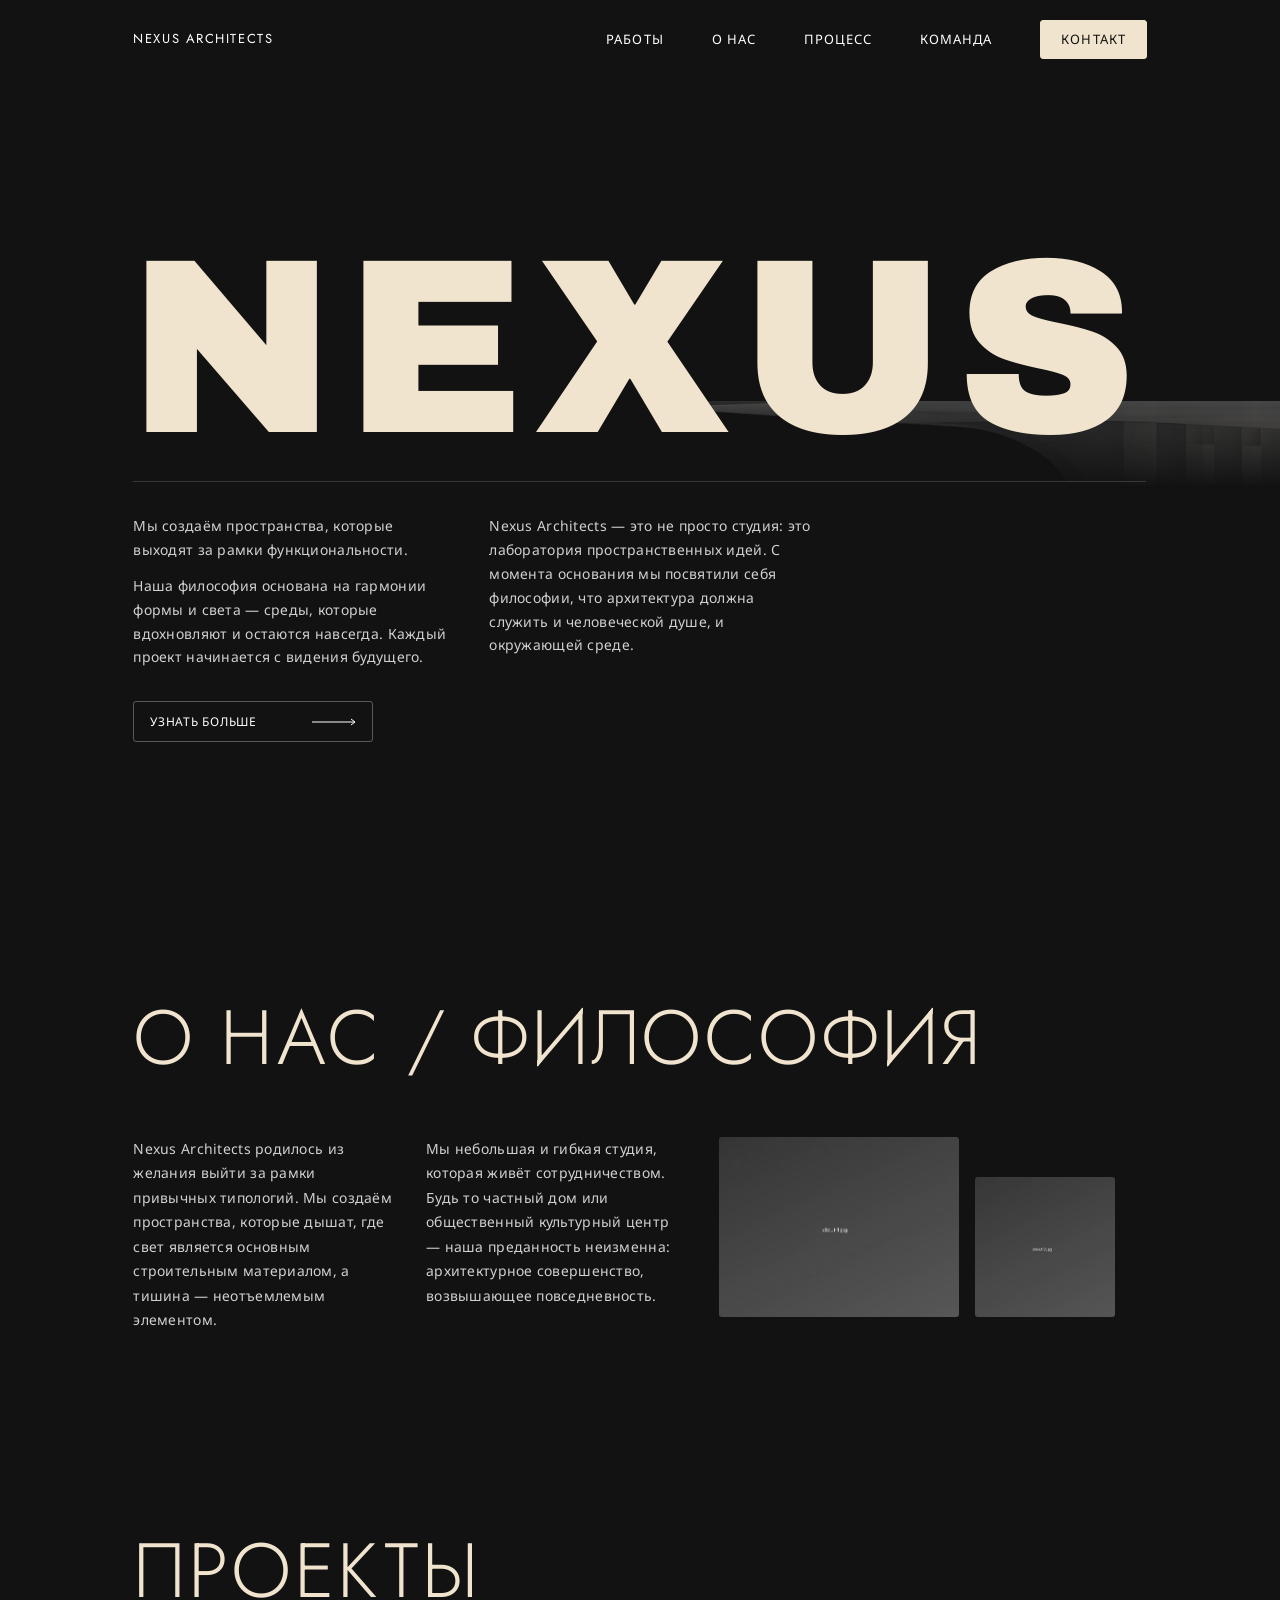
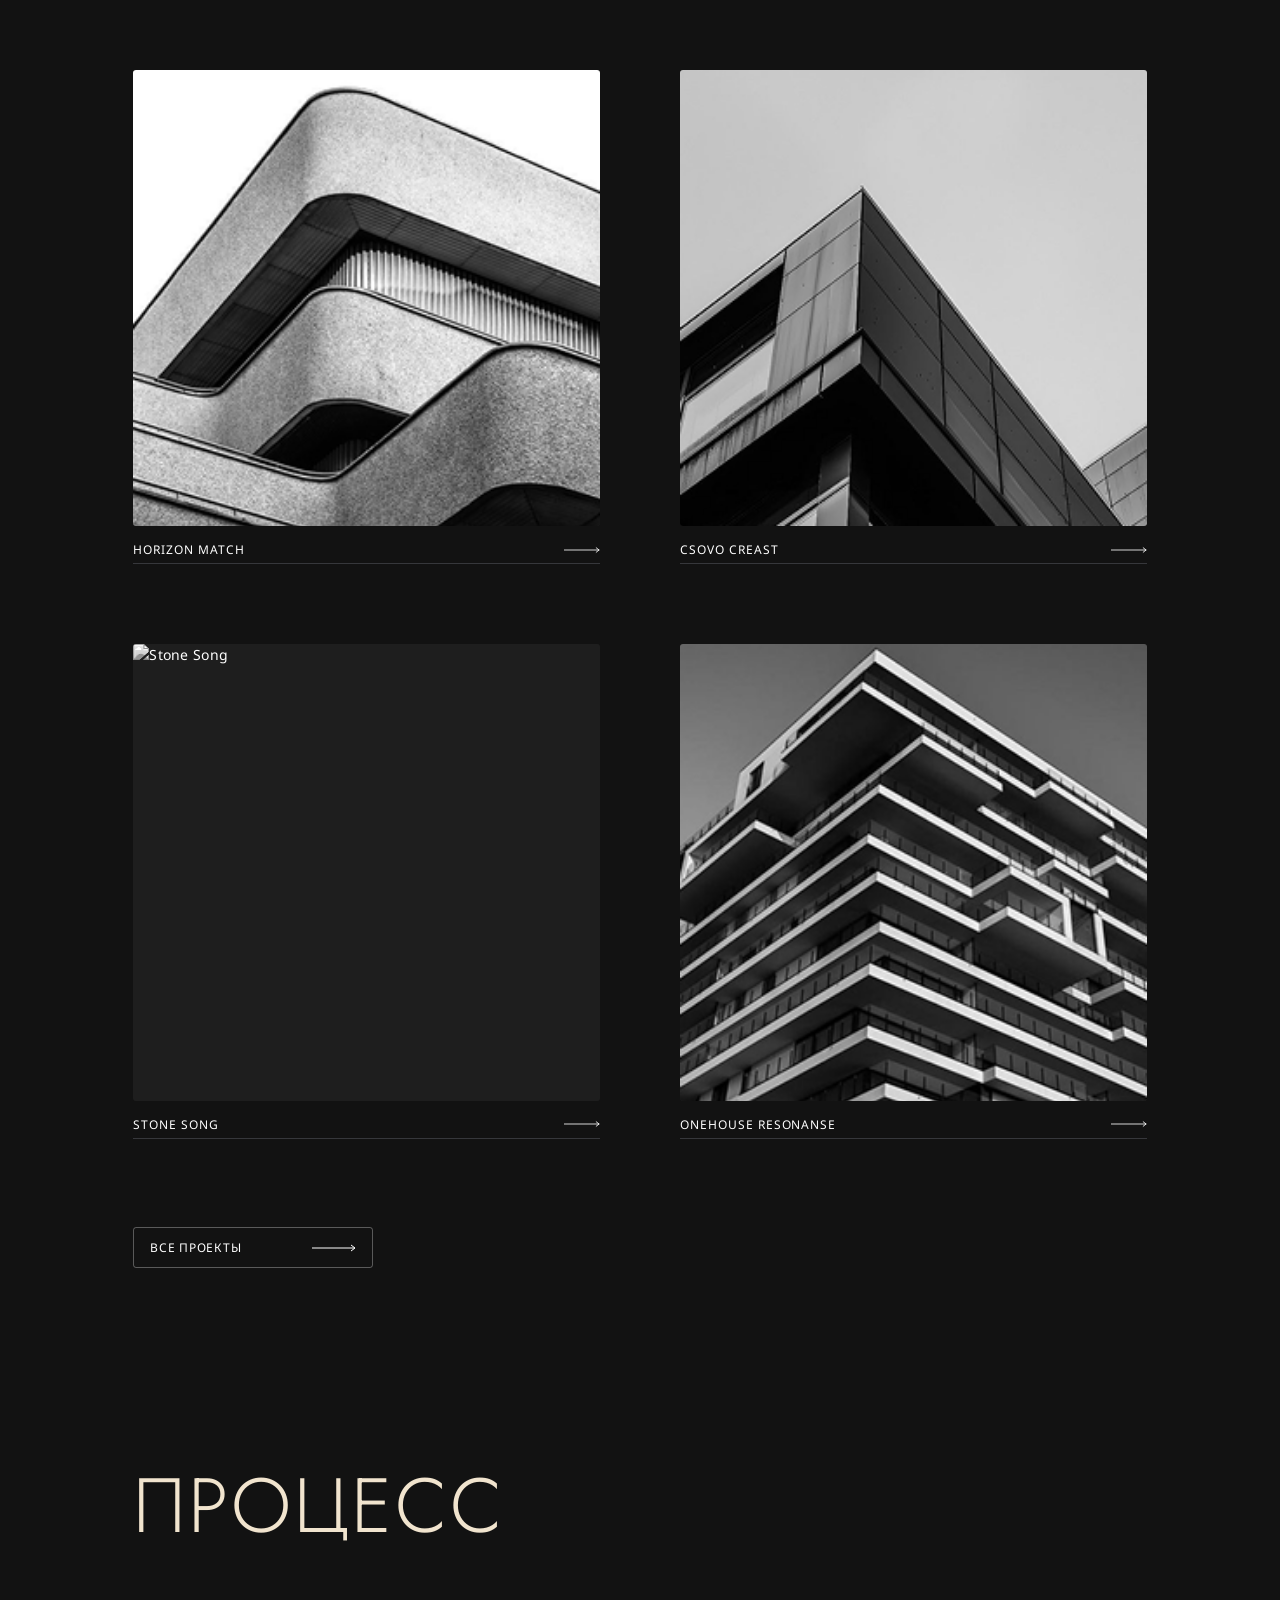
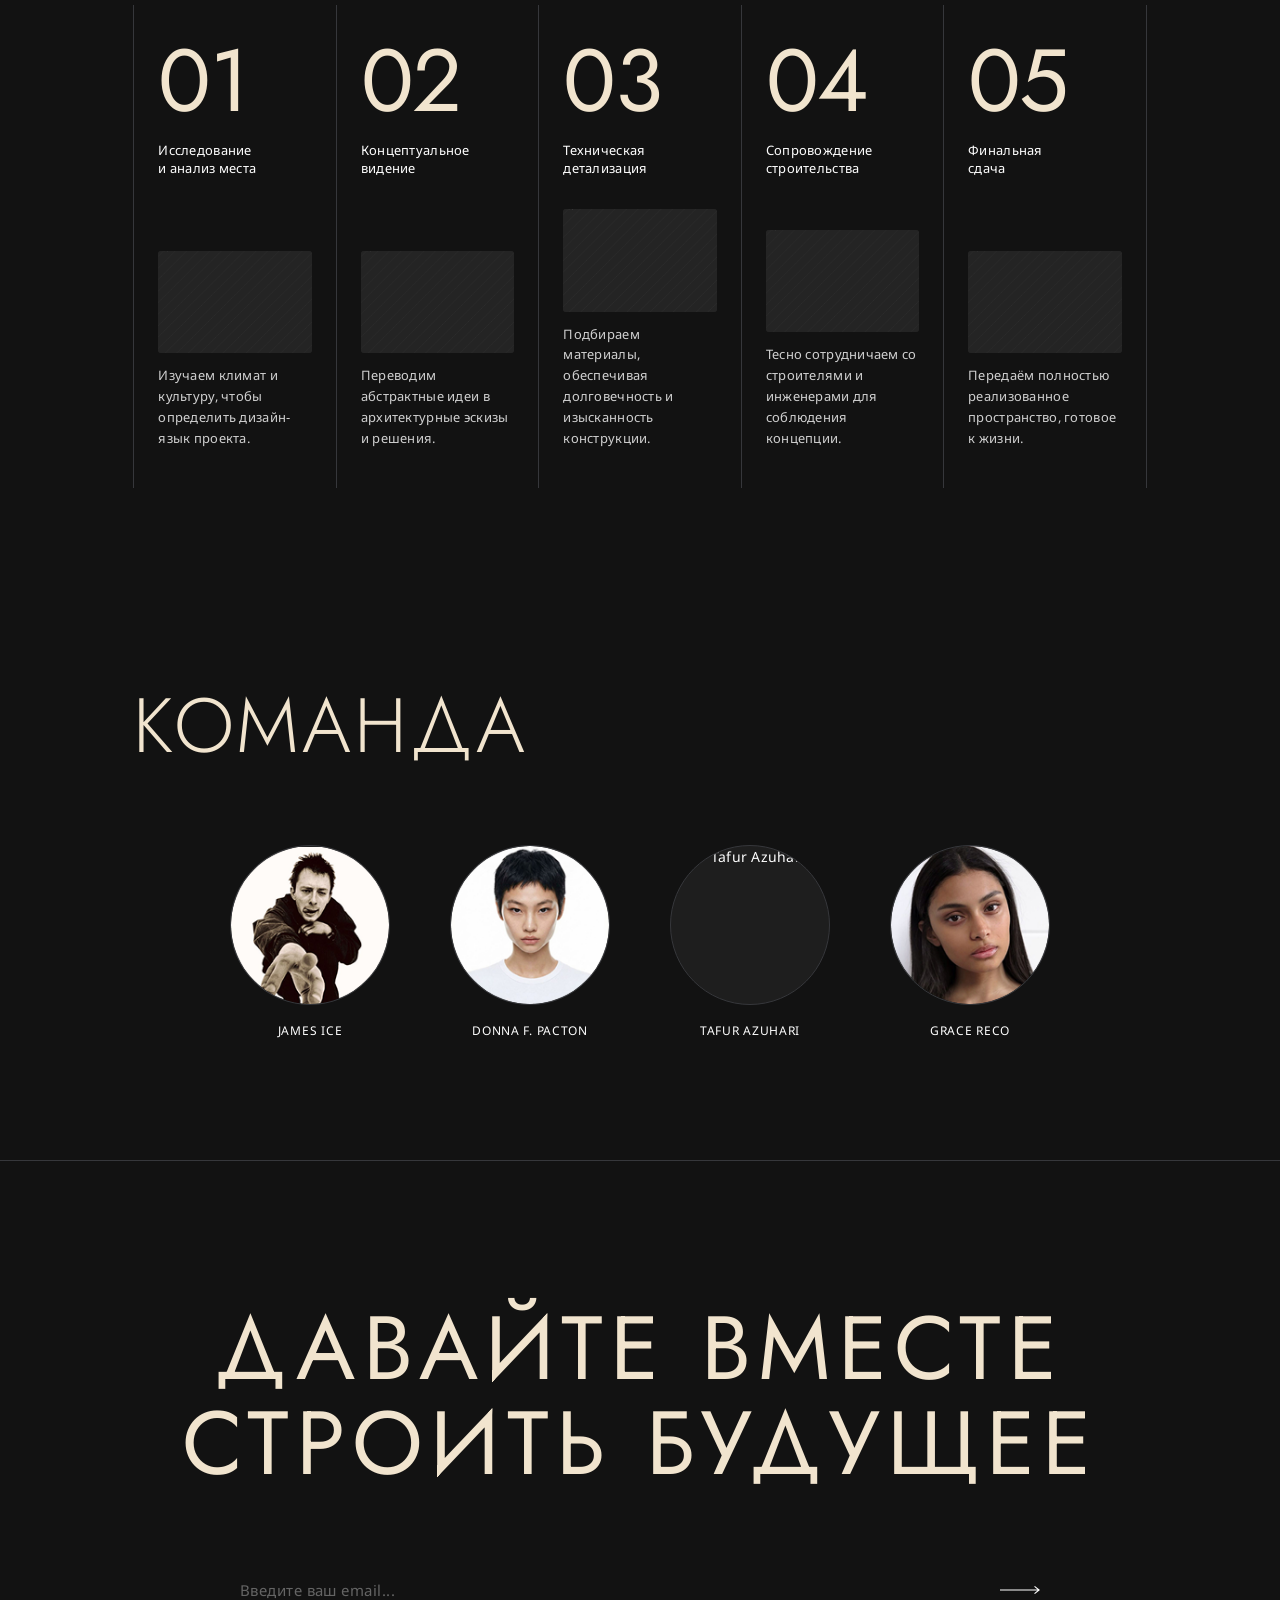
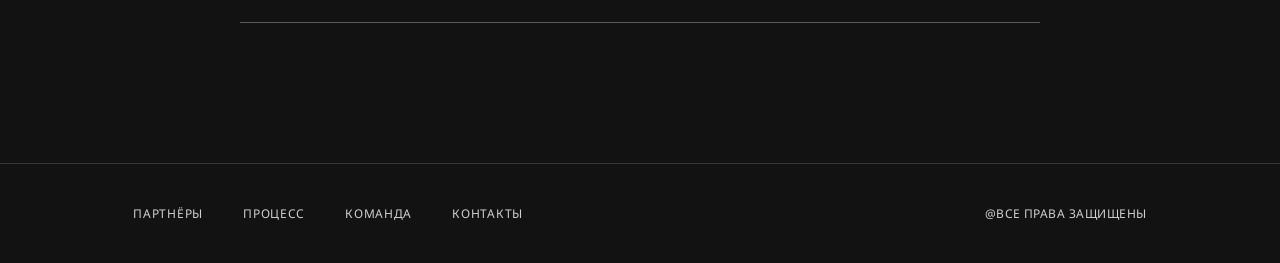
==== commit ca38b531: "Add files via upload" ====
--- a/index.html
+++ b/index.html
@@ -1,10 +1,10 @@
 <!doctype html>
-<html lang="en" class="no-js">
+<html lang="ru" class="no-js">
 <head>
 <meta charset="utf-8">
 <meta name="viewport" content="width=device-width, initial-scale=1">
-<title>NEXUS Architects — Architecture Studio</title>
-<meta name="description" content="Nexus Architects — a laboratory of spatial ideas. Architecture where light is the primary building material.">
+<title>NEXUS Architects — Архитектурное бюро</title>
+<meta name="description" content="Nexus Architects — лаборатория пространственных идей. Архитектура, где свет является основным строительным материалом.">
 <meta name="theme-color" content="#121212">
 <link rel="preconnect" href="https://fonts.googleapis.com">
 <link rel="preconnect" href="https://fonts.gstatic.com" crossorigin>
@@ -17,16 +17,16 @@
 <!-- ===== HEADER ===== -->
 <header class="header" id="site-header">
   <div class="container">
-    <a class="logo" href="index.html" aria-label="Nexus Architects — home">Nexus Architects</a>
-    <button class="burger" type="button" aria-label="Open menu" aria-expanded="false" id="burger">
+    <a class="logo" href="index.html" aria-label="Nexus Architects — главная">Nexus Architects</a>
+    <button class="burger" type="button" aria-label="Открыть меню" aria-expanded="false" id="burger">
       <span></span><span></span><span></span>
     </button>
-    <nav class="nav" aria-label="Main navigation" id="main-nav">
-      <a href="#work">Work</a>
-      <a href="#about">About</a>
-      <a href="#process">Process</a>
-      <a href="#team">Team</a>
-      <a class="btn-contact" href="#contact">Contact</a>
+    <nav class="nav" aria-label="Основная навигация" id="main-nav">
+      <a href="#work">Работы</a>
+      <a href="#about">О нас</a>
+      <a href="#process">Процесс</a>
+      <a href="#team">Команда</a>
+      <a class="btn-contact" href="#contact">Контакт</a>
     </nav>
   </div>
 </header>
@@ -43,15 +43,15 @@
     <div class="hero-rule"></div>
     <div class="hero-body reveal">
       <div>
-        <p>We create spaces that transcend functionality.</p>
-        <p>Our philosophy is rooted in the harmony of form and light, shaping environments that inspire and endure. Every project begins with a vision of the future.</p>
+        <p>Мы создаём пространства, которые выходят за рамки функциональности.</p>
+        <p>Наша философия основана на гармонии формы и света — среды, которые вдохновляют и остаются навсегда. Каждый проект начинается с видения будущего.</p>
         <a class="btn-outline" href="#about">
-          <span>Learn more</span>
+          <span>Узнать больше</span>
           <svg viewBox="0 0 44 8" fill="none" aria-hidden="true"><path d="M0 4h43M39 1l4 3-4 3" stroke="currentColor" stroke-width="1"/></svg>
         </a>
       </div>
       <div>
-        <p>Nexus Architects is more than a studio: it is a laboratory of spatial ideas. Since our founding, we have dedicated ourselves to the philosophy that architecture must serve both the human soul and the environment it inhabits.</p>
+        <p>Nexus Architects — это не просто студия: это лаборатория пространственных идей. С момента основания мы посвятили себя философии, что архитектура должна служить и человеческой душе, и окружающей среде.</p>
       </div>
     </div>
   </div>
@@ -60,13 +60,13 @@
 <!-- ===== ABOUT / PHILOSOPHY ===== -->
 <section class="about-section section" id="about">
   <div class="container">
-    <h2 class="section-title reveal">About/Philosophy</h2>
+    <h2 class="section-title reveal">О нас / Философия</h2>
     <div class="about-inner">
-      <p class="about-text reveal">Nexus Architects was born from a desire to move beyond conventional typologies. We create spaces that breathe, where light acts as a primary building material and silence is an essential element of the experience.</p>
-      <p class="about-text reveal" style="--d:80ms">We are a lean, agile studio that thrives on collaboration. Whether crafting a private residence or a public cultural hub, our dedication remains the same: to deliver architectural excellence that elevates everyday life.</p>
+      <p class="about-text reveal">Nexus Architects родилось из желания выйти за рамки привычных типологий. Мы создаём пространства, которые дышат, где свет является основным строительным материалом, а тишина — неотъемлемым элементом.</p>
+      <p class="about-text reveal" style="--d:80ms">Мы небольшая и гибкая студия, которая живёт сотрудничеством. Будь то частный дом или общественный культурный центр — наша преданность неизменна: архитектурное совершенство, возвышающее повседневность.</p>
       <div class="about-photos reveal" style="--d:160ms">
-        <div class="about-photo"><img src="assets/img/about masl group.png" alt="Interior staircase detail" loading="lazy"></div>
-        <div class="about-photo"><img src="assets/img/about masl group.png" alt="Curved concrete facade" loading="lazy"></div>
+        <div class="about-photo"><img src="assets/img/about-1.jpg" alt="Деталь лестницы в интерьере" loading="lazy"></div>
+        <div class="about-photo"><img src="assets/img/about-2.jpg" alt="Изогнутый бетонный фасад" loading="lazy"></div>
       </div>
     </div>
   </div>
@@ -75,7 +75,7 @@
 <!-- ===== PROJECTS ===== -->
 <section class="section" id="work">
   <div class="container">
-    <h2 class="section-title reveal">Projects</h2>
+    <h2 class="section-title reveal">Проекты</h2>
     <div class="projects-grid">
       <a class="proj-card reveal" style="--d:0ms" href="project-levitate-mass.html">
         <div class="ph"><img src="assets/img/HORIZON MATCH.png" alt="Horizon Match" loading="lazy"></div>
@@ -108,7 +108,7 @@
     </div>
     <div style="margin-top:56px" class="reveal">
       <a class="btn-outline" href="projects.html">
-        <span>All projects</span>
+        <span>Все проекты</span>
         <svg viewBox="0 0 44 8" fill="none" aria-hidden="true"><path d="M0 4h43M39 1l4 3-4 3" stroke="currentColor" stroke-width="1"/></svg>
       </a>
     </div>
@@ -118,37 +118,37 @@
 <!-- ===== PROCESS ===== -->
 <section class="section" id="process">
   <div class="container">
-    <h2 class="section-title reveal">Process</h2>
+    <h2 class="section-title reveal">Процесс</h2>
     <div class="process-grid">
       <div class="process-step reveal" style="--d:0ms">
         <div class="process-num">01</div>
-        <div class="process-name">Research &amp; Site<br>Analysis</div>
+        <div class="process-name">Исследование<br>и анализ места</div>
         <div class="process-photo"><img src="assets/img/01.png" alt="" loading="lazy"></div>
-        <p class="process-desc">We study the climate and culture to define the design language.</p>
+        <p class="process-desc">Изучаем климат и культуру, чтобы определить дизайн-язык проекта.</p>
       </div>
       <div class="process-step reveal" style="--d:60ms">
         <div class="process-num">02</div>
-        <div class="process-name">Conceptual<br>Vision</div>
+        <div class="process-name">Концептуальное<br>видение</div>
         <div class="process-photo"><img src="assets/img/02.png" alt="" loading="lazy"></div>
-        <p class="process-desc">We translate abstract ideas into architectural sketches and solutions.</p>
+        <p class="process-desc">Переводим абстрактные идеи в архитектурные эскизы и решения.</p>
       </div>
       <div class="process-step reveal" style="--d:120ms">
         <div class="process-num">03</div>
-        <div class="process-name">Technical<br>Detailing</div>
+        <div class="process-name">Техническая<br>детализация</div>
         <div class="process-photo"><img src="assets/img/03.png" alt="" loading="lazy"></div>
-        <p class="process-desc">We select materials, ensuring the structure is durable and refined.</p>
+        <p class="process-desc">Подбираем материалы, обеспечивая долговечность и изысканность конструкции.</p>
       </div>
       <div class="process-step reveal" style="--d:180ms">
         <div class="process-num">04</div>
-        <div class="process-name">Construction<br>Coordination</div>
+        <div class="process-name">Сопровождение<br>строительства</div>
         <div class="process-photo"><img src="assets/img/04.png" alt="" loading="lazy"></div>
-        <p class="process-desc">We collaborate with builders and engineers to maintain integrity.</p>
+        <p class="process-desc">Тесно сотрудничаем со строителями и инженерами для соблюдения концепции.</p>
       </div>
       <div class="process-step reveal" style="--d:240ms">
         <div class="process-num">05</div>
-        <div class="process-name">Final<br>Delivery</div>
+        <div class="process-name">Финальная<br>сдача</div>
         <div class="process-photo"><img src="assets/img/05.png" alt="" loading="lazy"></div>
-        <p class="process-desc">We deliver a fully realized space, ready to be lived in.</p>
+        <p class="process-desc">Передаём полностью реализованное пространство, готовое к жизни.</p>
       </div>
     </div>
   </div>
@@ -157,41 +157,41 @@
 <!-- ===== TEAM ===== -->
 <section class="section" id="team">
   <div class="container">
-    <h2 class="section-title reveal">Team</h2>
+    <h2 class="section-title reveal">Команда</h2>
     <div class="team-grid">
       <div class="team-member reveal" style="--d:0ms"
            data-name="James Ice"
-           data-role="Co-Founder / Creative Director"
-           data-bio="With 10+ years in the industry, James brings deep expertise in project management and structural execution to every design."
+           data-role="Сооснователь / Креативный директор"
+           data-bio="Более 10 лет в отрасли. Джеймс привносит глубокую экспертизу в управление проектами и структурное исполнение каждого дизайна."
            data-img="assets/img/JAMES ICE.png"
-           tabindex="0" role="button" aria-label="View James Ice profile">
+           tabindex="0" role="button" aria-label="Профиль James Ice">
         <div class="ava"><img src="assets/img/JAMES ICE.png" alt="James Ice" loading="lazy"></div>
         <span class="name">James Ice</span>
       </div>
       <div class="team-member reveal" style="--d:70ms"
            data-name="Donna F. Pacton"
-           data-role="Senior Urban Designer"
-           data-bio="6 years of experience coordinating complex builds. Donna's role is to bridge communication between clients, contractors, and the design team."
+           data-role="Старший урбанист"
+           data-bio="6 лет опыта координации сложных строек. Донна — связующее звено между клиентами, подрядчиками и командой дизайна."
            data-img="assets/img/DONNA F. PACTON.png"
-           tabindex="0" role="button" aria-label="View Donna F. Pacton profile">
+           tabindex="0" role="button" aria-label="Профиль Donna F. Pacton">
         <div class="ava"><img src="assets/img/DONNA F. PACTON.png" alt="Donna F. Pacton" loading="lazy"></div>
         <span class="name">Donna F. Pacton</span>
       </div>
       <div class="team-member reveal" style="--d:140ms"
            data-name="Tafur Azuhari"
-           data-role="Principal Architect"
-           data-bio="Tafur leads structural design with precision and care, bringing over 8 years of experience crafting iconic residential and commercial projects."
+           data-role="Главный архитектор"
+           data-bio="Тафур руководит конструктивным проектированием с точностью и вниманием. Более 8 лет создаёт знаковые жилые и коммерческие объекты."
            data-img="assets/img/TAFUR AZUHARI.png"
-           tabindex="0" role="button" aria-label="View Tafur Azuhari profile">
+           tabindex="0" role="button" aria-label="Профиль Tafur Azuhari">
         <div class="ava"><img src="assets/img/TAFUR AZUHARI.png" alt="Tafur Azuhari" loading="lazy"></div>
         <span class="name">Tafur Azuhari</span>
       </div>
       <div class="team-member reveal" style="--d:210ms"
            data-name="Grace Reco"
-           data-role="Design Associate"
-           data-bio="Grace specializes in interior environments and material selection, ensuring every space is as functional as it is beautiful."
+           data-role="Дизайн-ассоциат"
+           data-bio="Грейс специализируется на интерьерах и подборе материалов, обеспечивая функциональность и красоту каждого пространства."
            data-img="assets/img/GRACE RECO.png"
-           tabindex="0" role="button" aria-label="View Grace Reco profile">
+           tabindex="0" role="button" aria-label="Профиль Grace Reco">
         <div class="ava"><img src="assets/img/GRACE RECO.png" alt="Grace Reco" loading="lazy"></div>
         <span class="name">Grace Reco</span>
       </div>
@@ -202,10 +202,10 @@
 <!-- ===== CTA / CONTACT ===== -->
 <section class="cta-section" id="contact">
   <div class="container">
-    <h2 class="cta-title reveal">Let's build<br>the future together</h2>
+    <h2 class="cta-title reveal">Давайте вместе<br>строить будущее</h2>
     <form class="cta-form reveal" style="--d:100ms" onsubmit="return false">
-      <input class="cta-input" type="email" placeholder="Enter your email address..." aria-label="Your email address">
-      <button class="cta-submit" type="submit" aria-label="Send">
+      <input class="cta-input" type="email" placeholder="Введите ваш email..." aria-label="Ваш email">
+      <button class="cta-submit" type="submit" aria-label="Отправить">
         <svg viewBox="0 0 44 10" fill="none" aria-hidden="true"><path d="M0 5h43M38 1l5 4-5 4" stroke="currentColor" stroke-width="1.2"/></svg>
       </button>
     </form>
@@ -215,20 +215,20 @@
 <!-- ===== FOOTER ===== -->
 <footer class="footer">
   <div class="container">
-    <nav class="footer-links" aria-label="Footer navigation">
-      <a href="#">Partners</a>
-      <a href="#process">Process</a>
-      <a href="#team">Team</a>
-      <a href="#contact">Contacts</a>
+    <nav class="footer-links" aria-label="Навигация в подвале">
+      <a href="#">Партнёры</a>
+      <a href="#process">Процесс</a>
+      <a href="#team">Команда</a>
+      <a href="#contact">Контакты</a>
     </nav>
-    <span class="footer-copy">@All rights reserved</span>
+    <span class="footer-copy">@Все права защищены</span>
   </div>
 </footer>
 
 <!-- Team modal -->
-<div class="team-modal-overlay" id="team-modal" role="dialog" aria-modal="true" aria-label="Team member profile">
+<div class="team-modal-overlay" id="team-modal" role="dialog" aria-modal="true" aria-label="Профиль участника команды">
   <div class="team-modal">
-    <button class="team-modal-close" id="modal-close" aria-label="Close">
+    <button class="team-modal-close" id="modal-close" aria-label="Закрыть">
       <svg width="12" height="12" viewBox="0 0 12 12" fill="none"><path d="M1 1l10 10M11 1L1 11" stroke="currentColor" stroke-width="1.2"/></svg>
     </button>
     <div class="team-modal-photo"><img id="modal-img" src="" alt=""></div>
--- a/css/style.css
+++ b/css/style.css
@@ -54,7 +54,7 @@
 .nav a{font-size:13px;text-transform:uppercase;letter-spacing:.08em;color:var(--text);padding-block:4px;position:relative;transition:color .3s}
 .nav a:not(.btn-contact)::after{content:"";position:absolute;left:0;right:0;bottom:-1px;height:1px;background:var(--gold);transform:scaleX(0);transform-origin:left;transition:transform .35s var(--ease)}
 .nav a:not(.btn-contact):hover{color:var(--gold)}
-.nav a:not(.btn-contact):hover::after,.nav a[aria-current="page"]::after{transform:scaleX(1)}
+.nav a:not(.btn-contact):hover::after{transform:scaleX(1)}
 .btn-contact{
   padding:8px 20px !important;
   border:1px solid var(--gold);
@@ -239,7 +239,6 @@
 }
 .process-name{
   font-size:13px;line-height:1.4;
-  text-transform:capitalize;
   color:var(--text);
   margin-bottom:auto;
 }
@@ -539,6 +538,39 @@
 }
 .gallery-item .g-coords:hover{color:var(--gold)}
 
+/* ---------- lightbox ---------- */
+.lightbox-overlay{
+  position:fixed;inset:0;z-index:300;
+  background:rgba(0,0,0,.92);
+  display:flex;align-items:center;justify-content:center;
+  opacity:0;pointer-events:none;
+  transition:opacity .3s;
+}
+.lightbox-overlay.open{opacity:1;pointer-events:all}
+.lightbox-overlay img{
+  max-width:90vw;max-height:88vh;
+  object-fit:contain;
+  border-radius:3px;
+  transform:scale(.96);transition:transform .35s var(--ease);
+}
+.lightbox-overlay.open img{transform:scale(1)}
+.lightbox-close{
+  position:absolute;top:24px;right:24px;
+  width:40px;height:40px;
+  border:1px solid rgba(255,255,255,.3);border-radius:50%;
+  display:flex;align-items:center;justify-content:center;
+  color:rgba(255,255,255,.7);
+  transition:color .3s,border-color .3s;
+}
+.lightbox-close:hover{color:#fff;border-color:#fff}
+
+/* floor plan labels */
+.fp-label{
+  text-align:center;
+  font-size:12px;letter-spacing:.06em;text-transform:uppercase;
+  color:var(--muted);margin-top:16px;
+}
+
 /* ---------- projects listing page ---------- */
 .projects-hero{
   padding-top:calc(80px + 80px);
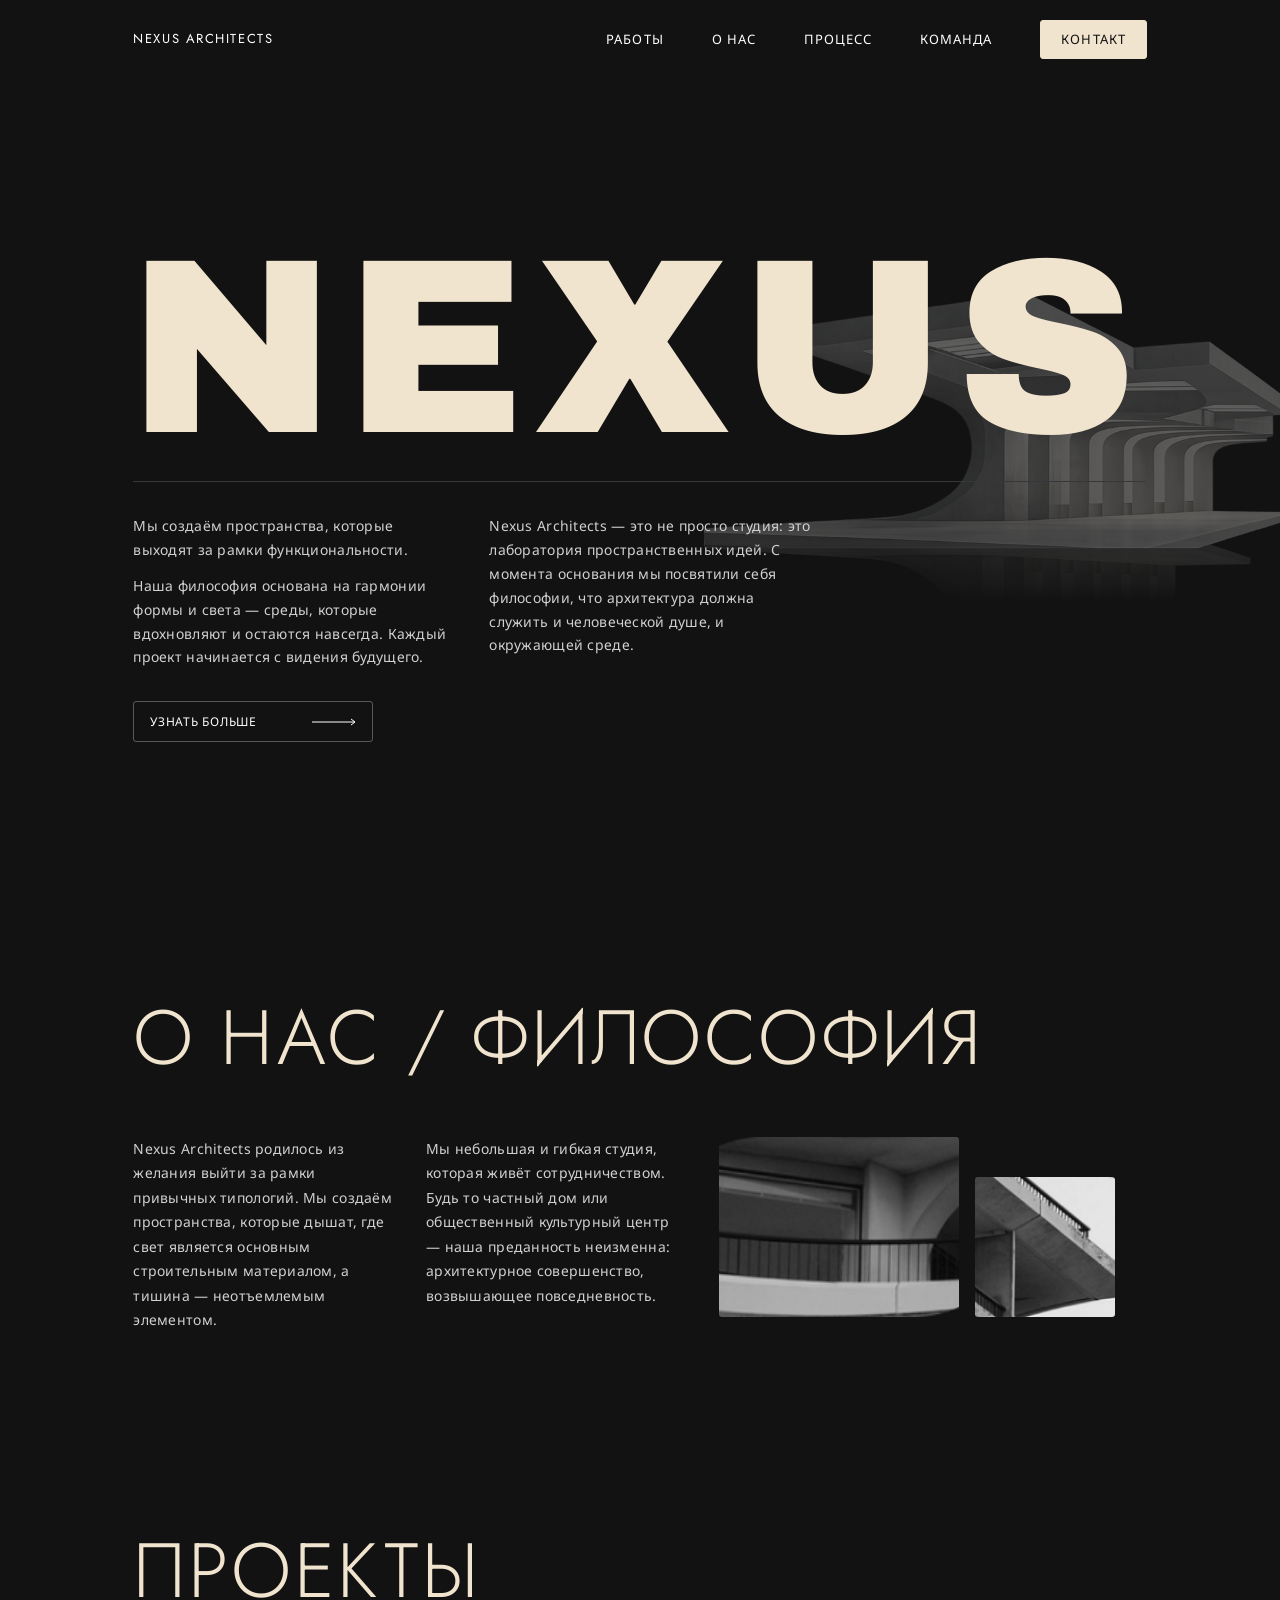
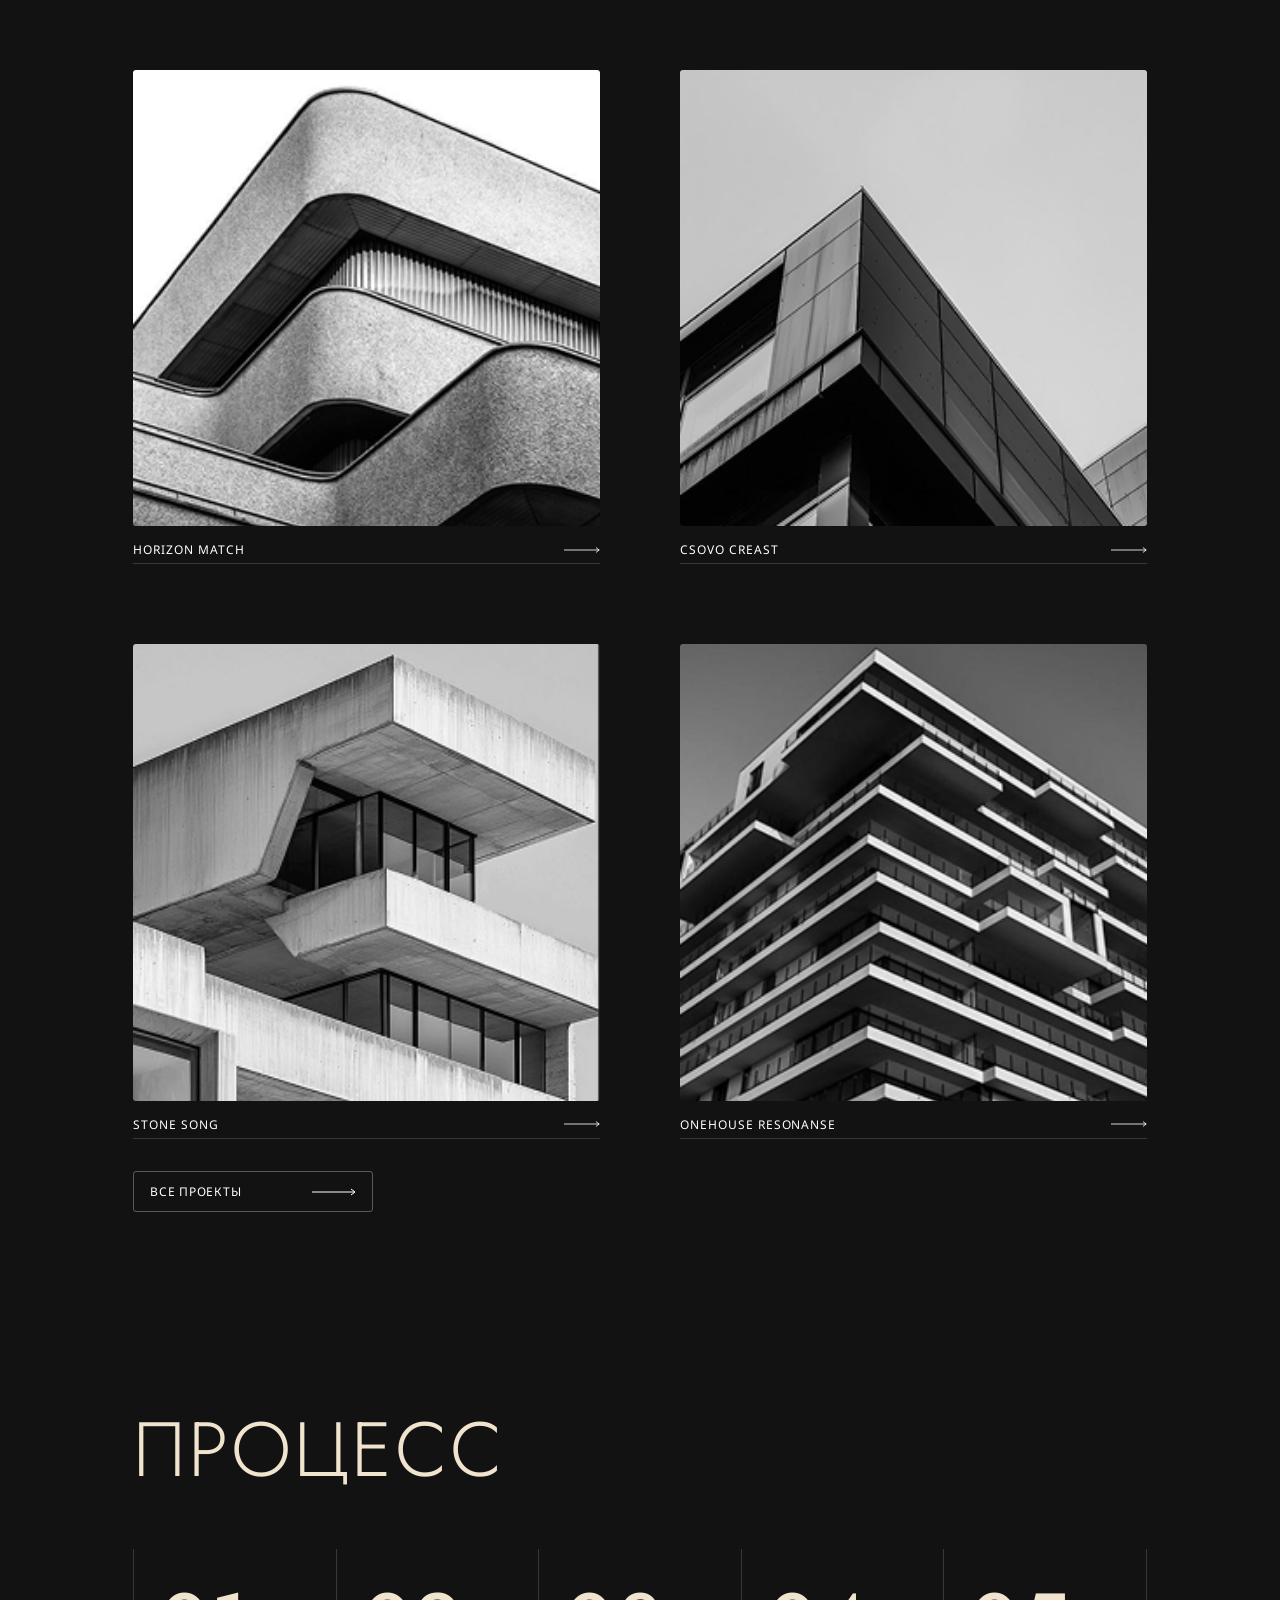
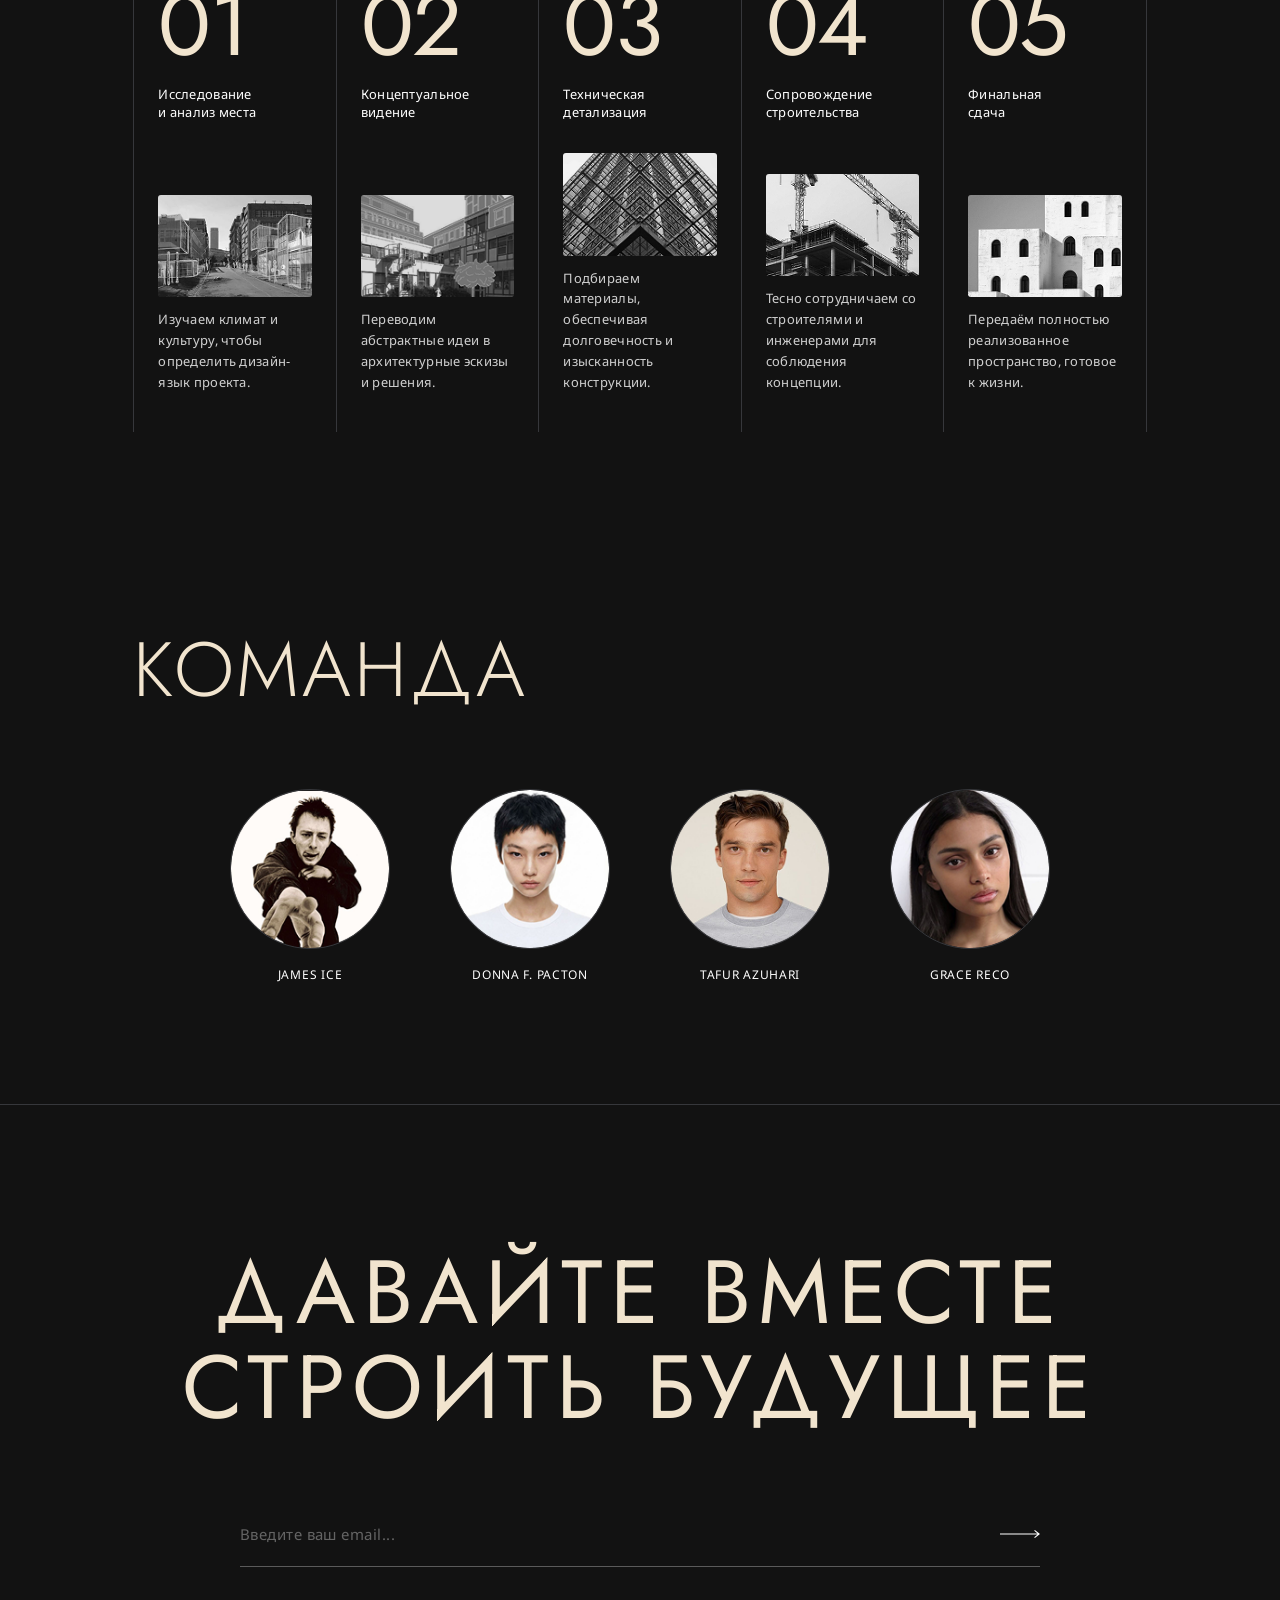
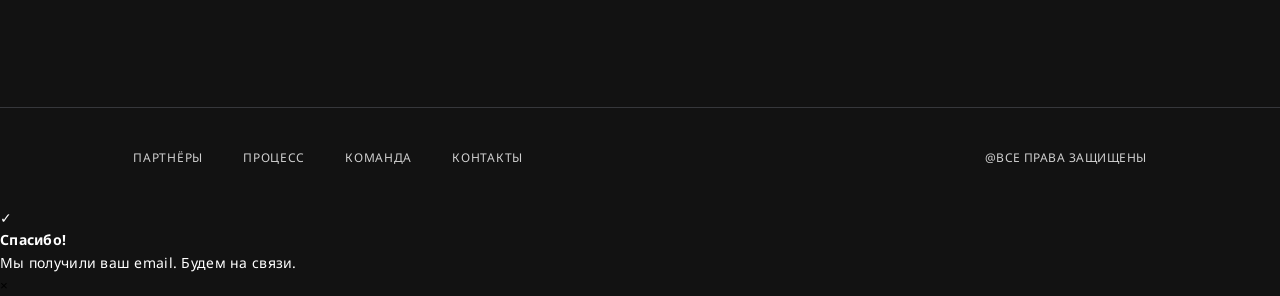
==== commit 9efc9fa3: "Add files via upload" ====
--- a/index.html
+++ b/index.html
@@ -34,7 +34,7 @@
 <!-- ===== HERO ===== -->
 <section class="hero" id="top">
   <div class="hero-img" aria-hidden="true">
-    <img src="assets/img/Hero House Mask group.png" alt="">
+    <img src="assets/img/фото-дом.png" alt="" fetchpriority="high">
   </div>
   <div class="container">
     <div class="hero-wordmark" aria-label="NEXUS">
@@ -65,8 +65,8 @@
       <p class="about-text reveal">Nexus Architects родилось из желания выйти за рамки привычных типологий. Мы создаём пространства, которые дышат, где свет является основным строительным материалом, а тишина — неотъемлемым элементом.</p>
       <p class="about-text reveal" style="--d:80ms">Мы небольшая и гибкая студия, которая живёт сотрудничеством. Будь то частный дом или общественный культурный центр — наша преданность неизменна: архитектурное совершенство, возвышающее повседневность.</p>
       <div class="about-photos reveal" style="--d:160ms">
-        <div class="about-photo"><img src="assets/img/about-1.jpg" alt="Деталь лестницы в интерьере" loading="lazy"></div>
-        <div class="about-photo"><img src="assets/img/about-2.jpg" alt="Изогнутый бетонный фасад" loading="lazy"></div>
+        <div class="about-photo"><img src="assets/img/about-1.png" alt="Деталь лестницы в интерьере" loading="lazy"></div>
+        <div class="about-photo"><img src="assets/img/about-2.png" alt="Изогнутый бетонный фасад" loading="lazy"></div>
       </div>
     </div>
   </div>
@@ -106,7 +106,7 @@
         </div>
       </a>
     </div>
-    <div style="margin-top:56px" class="reveal">
+    <div class="projects-more reveal">
       <a class="btn-outline" href="projects.html">
         <span>Все проекты</span>
         <svg viewBox="0 0 44 8" fill="none" aria-hidden="true"><path d="M0 4h43M39 1l4 3-4 3" stroke="currentColor" stroke-width="1"/></svg>
@@ -203,8 +203,8 @@
 <section class="cta-section" id="contact">
   <div class="container">
     <h2 class="cta-title reveal">Давайте вместе<br>строить будущее</h2>
-    <form class="cta-form reveal" style="--d:100ms" onsubmit="return false">
-      <input class="cta-input" type="email" placeholder="Введите ваш email..." aria-label="Ваш email">
+    <form class="cta-form reveal" id="email-signup-form" style="--d:100ms">
+      <input class="cta-input" id="signup-email" name="email" type="email" placeholder="Введите ваш email..." aria-label="Ваш email" autocomplete="email" required>
       <button class="cta-submit" type="submit" aria-label="Отправить">
         <svg viewBox="0 0 44 10" fill="none" aria-hidden="true"><path d="M0 5h43M38 1l5 4-5 4" stroke="currentColor" stroke-width="1.2"/></svg>
       </button>
@@ -224,6 +224,16 @@
     <span class="footer-copy">@Все права защищены</span>
   </div>
 </footer>
+
+<!-- Email signup feedback -->
+<div class="signup-notice" id="signup-notice" role="status" aria-live="polite" aria-atomic="true">
+  <span class="signup-notice-icon" aria-hidden="true">✓</span>
+  <div class="signup-notice-copy">
+    <strong>Спасибо!</strong>
+    <p>Мы получили ваш email. Будем на связи.</p>
+  </div>
+  <button class="signup-notice-close" id="signup-notice-close" type="button" aria-label="Закрыть уведомление">×</button>
+</div>
 
 <!-- Team modal -->
 <div class="team-modal-overlay" id="team-modal" role="dialog" aria-modal="true" aria-label="Профиль участника команды">
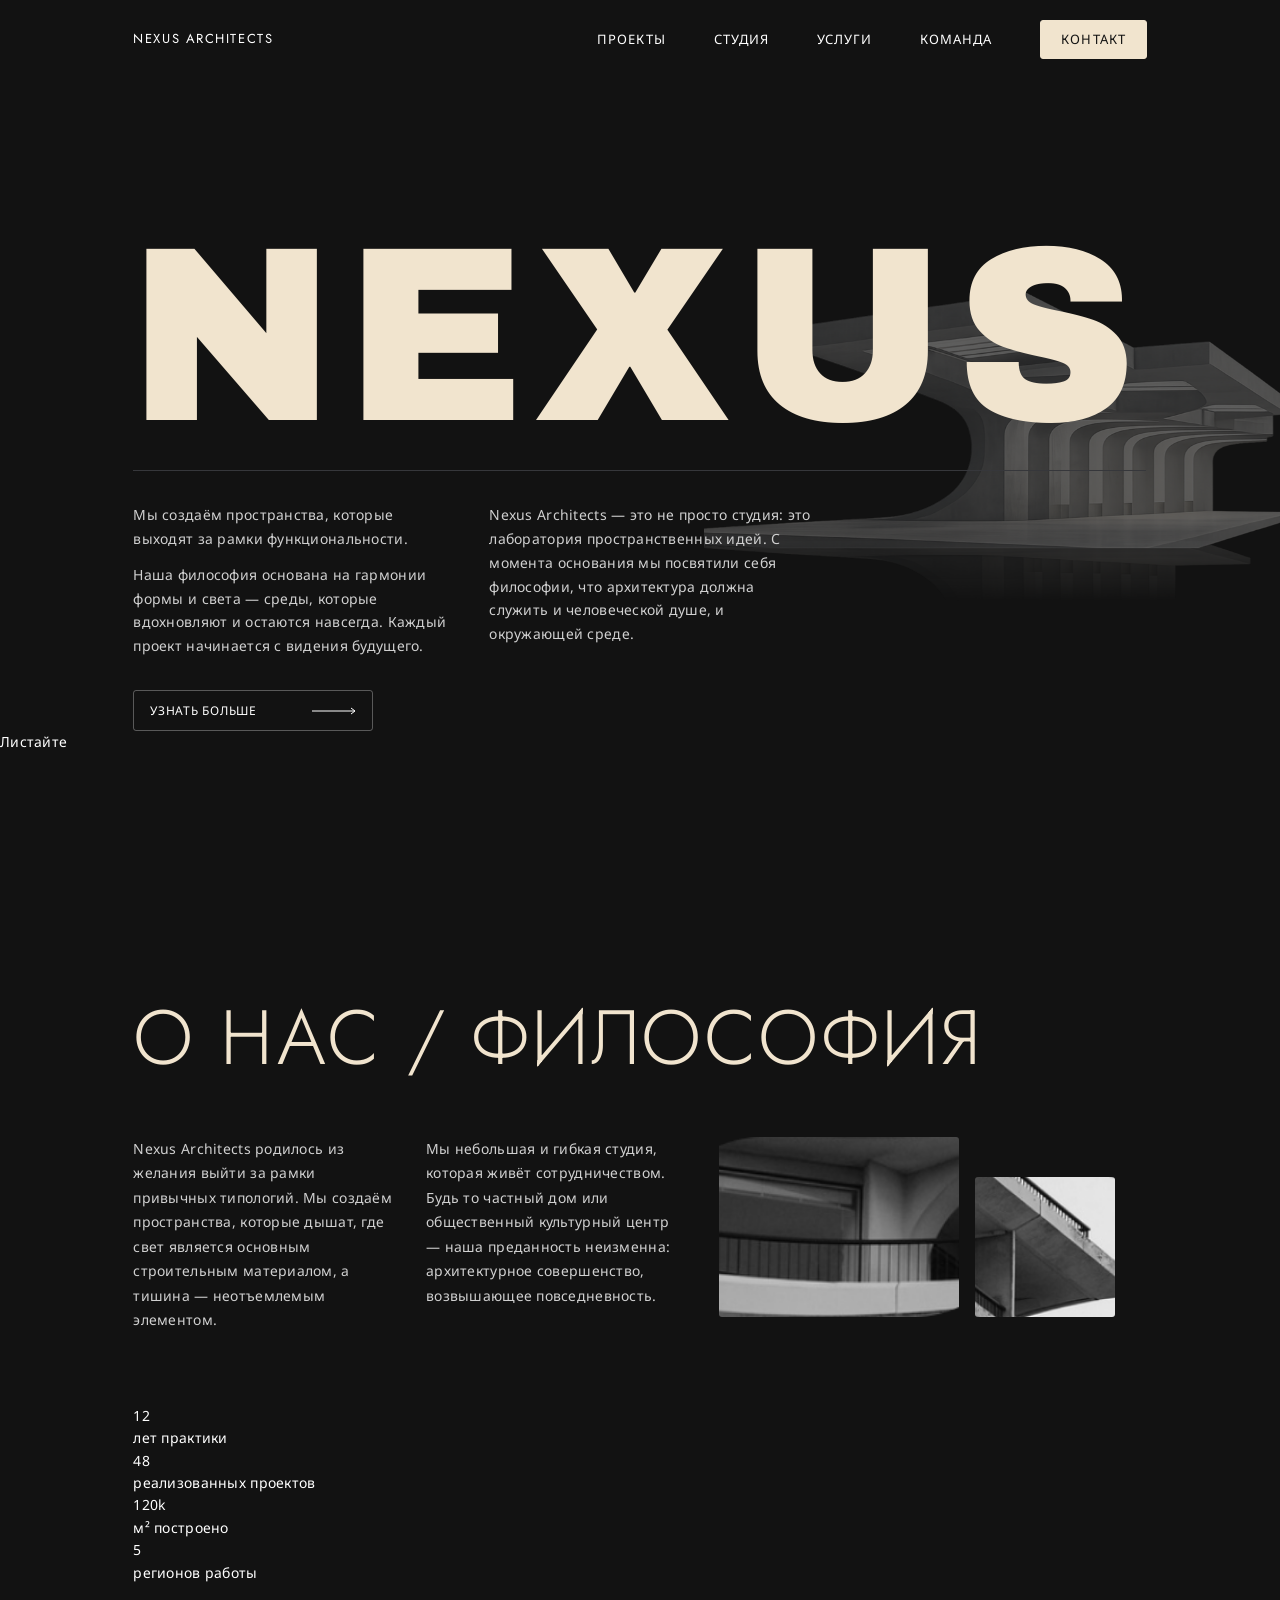
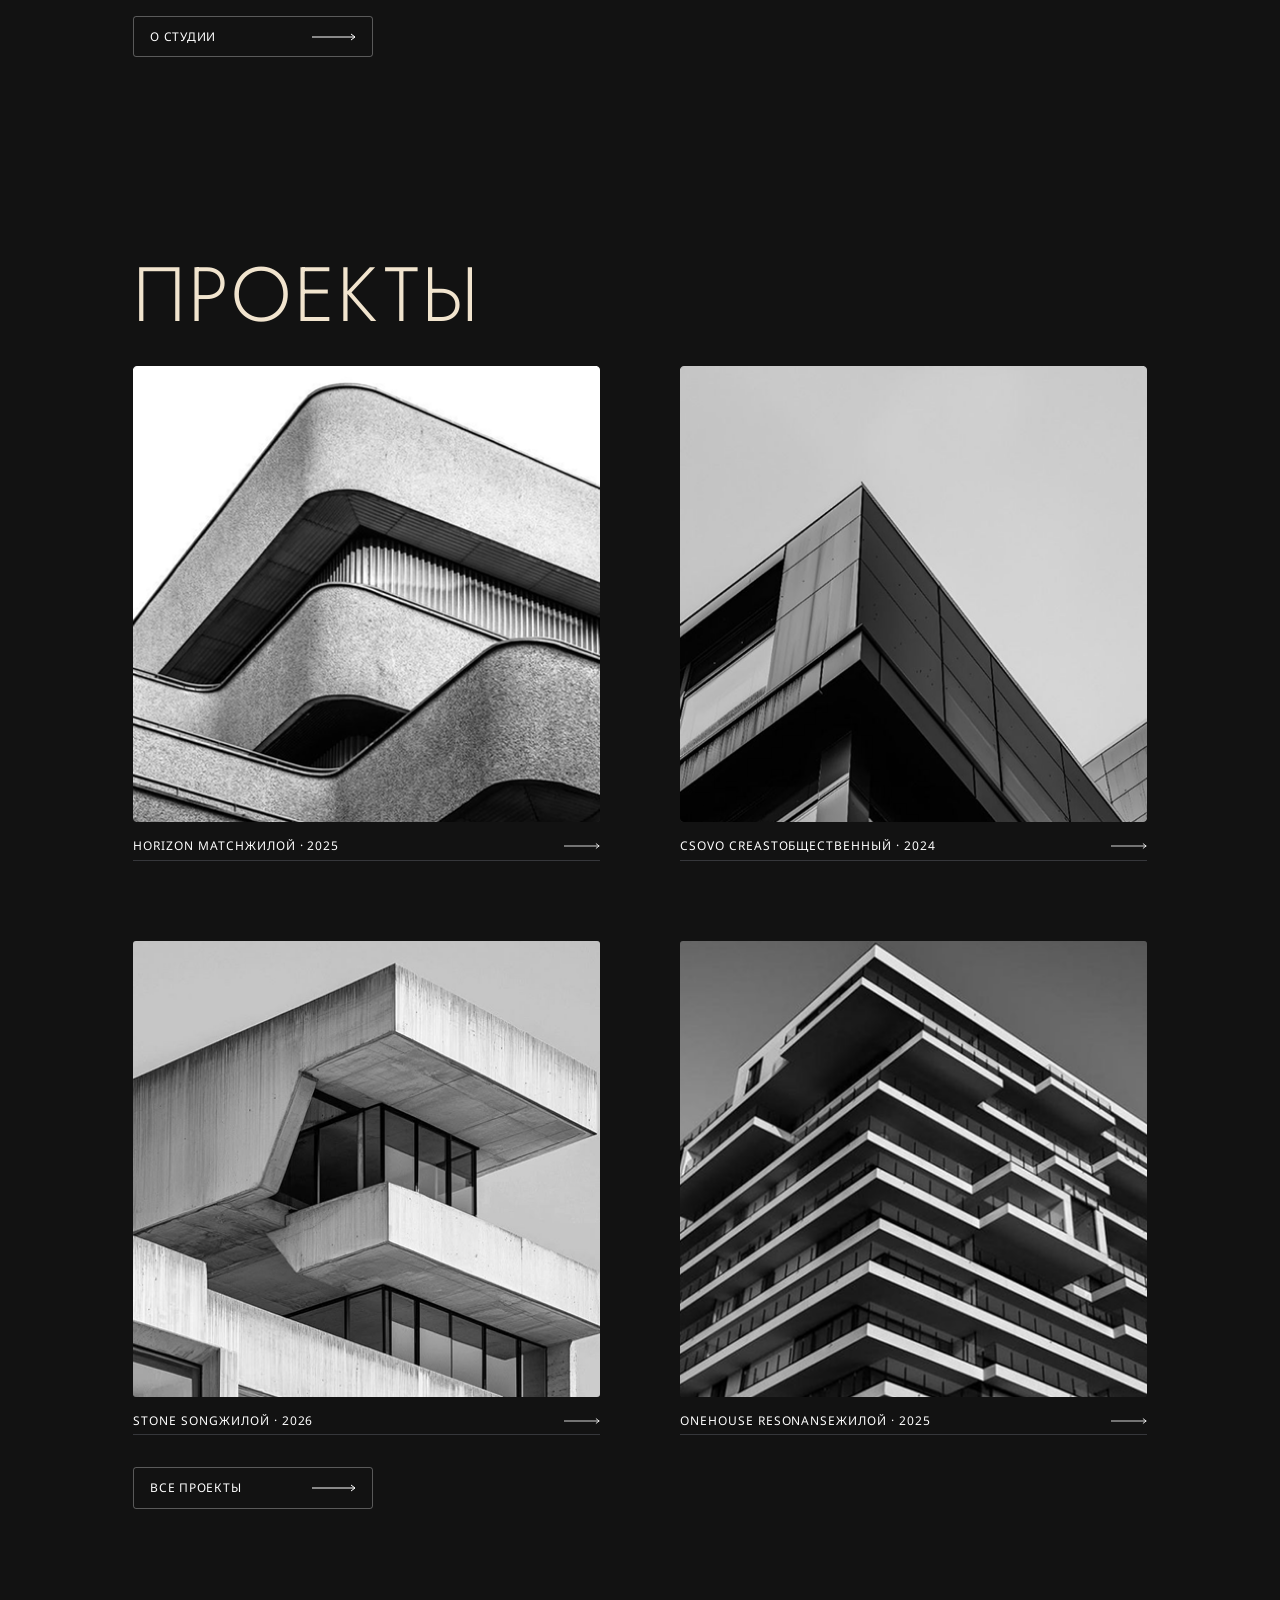
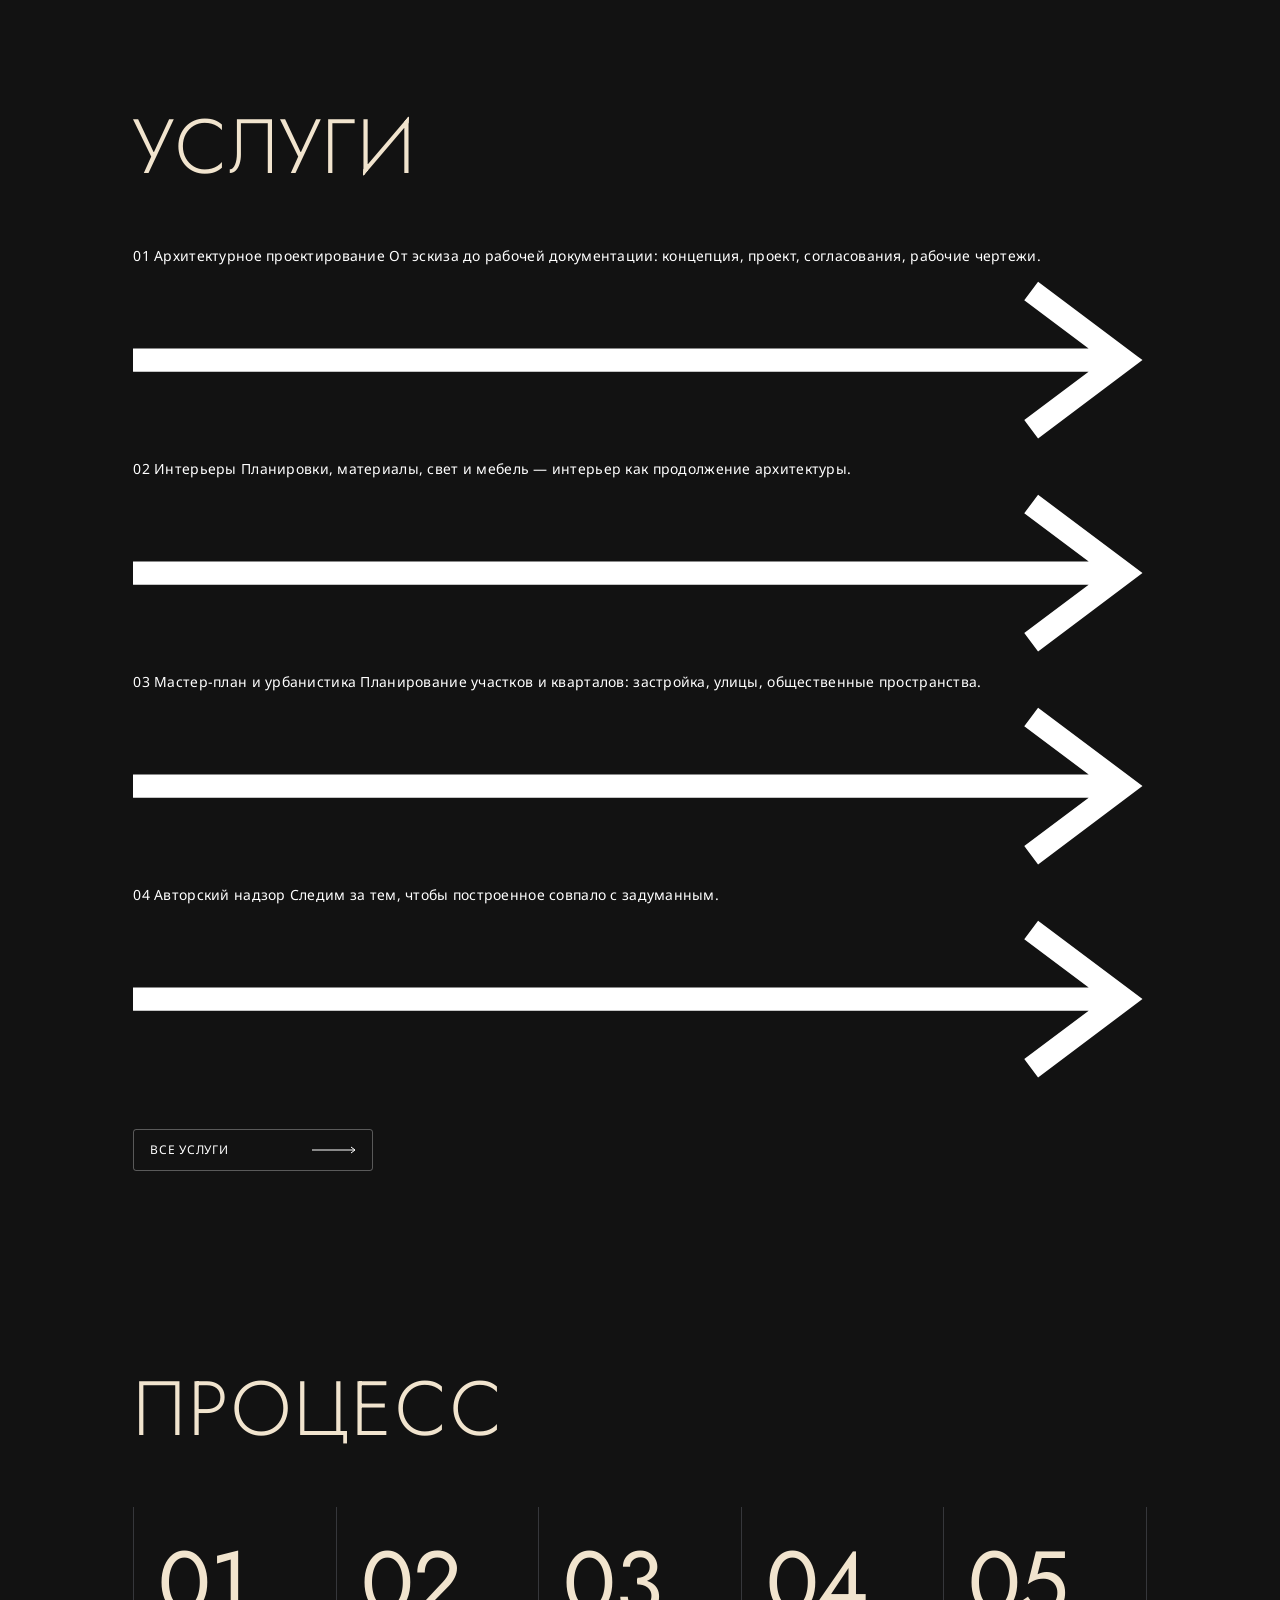
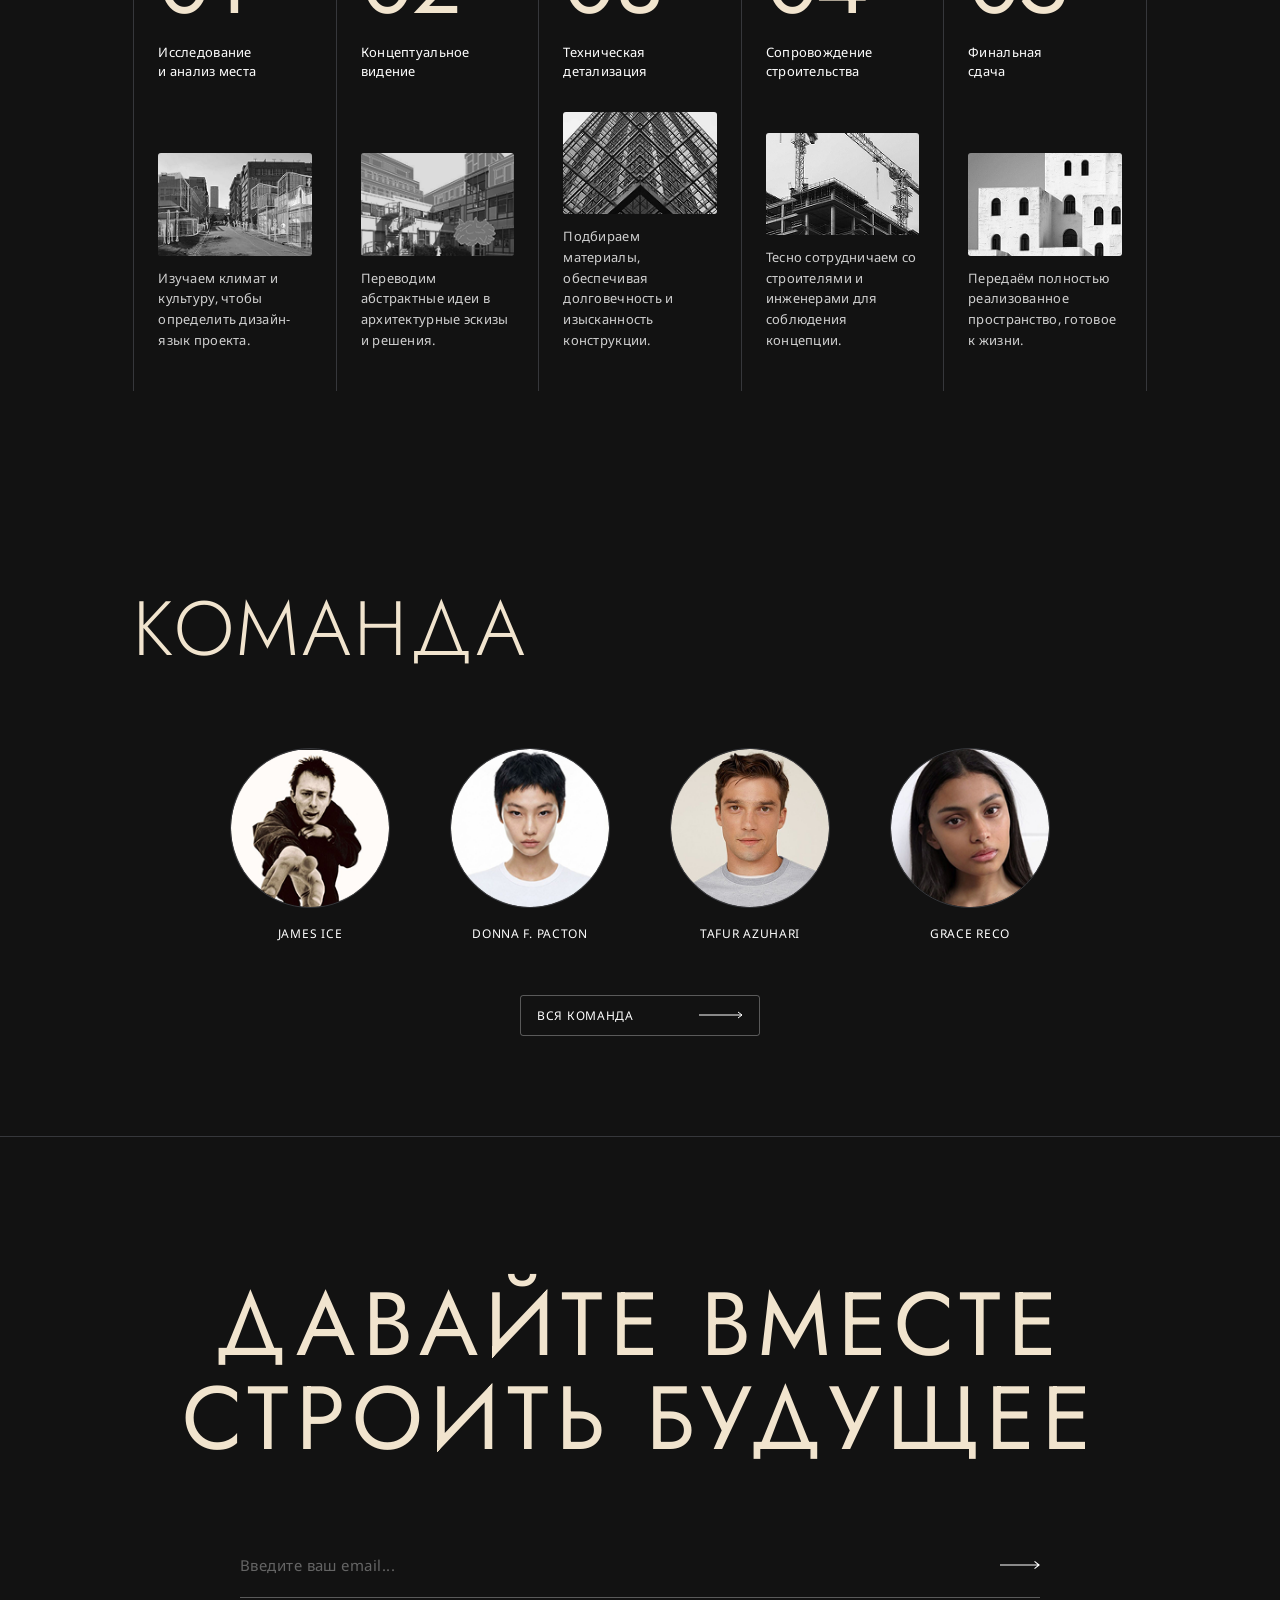
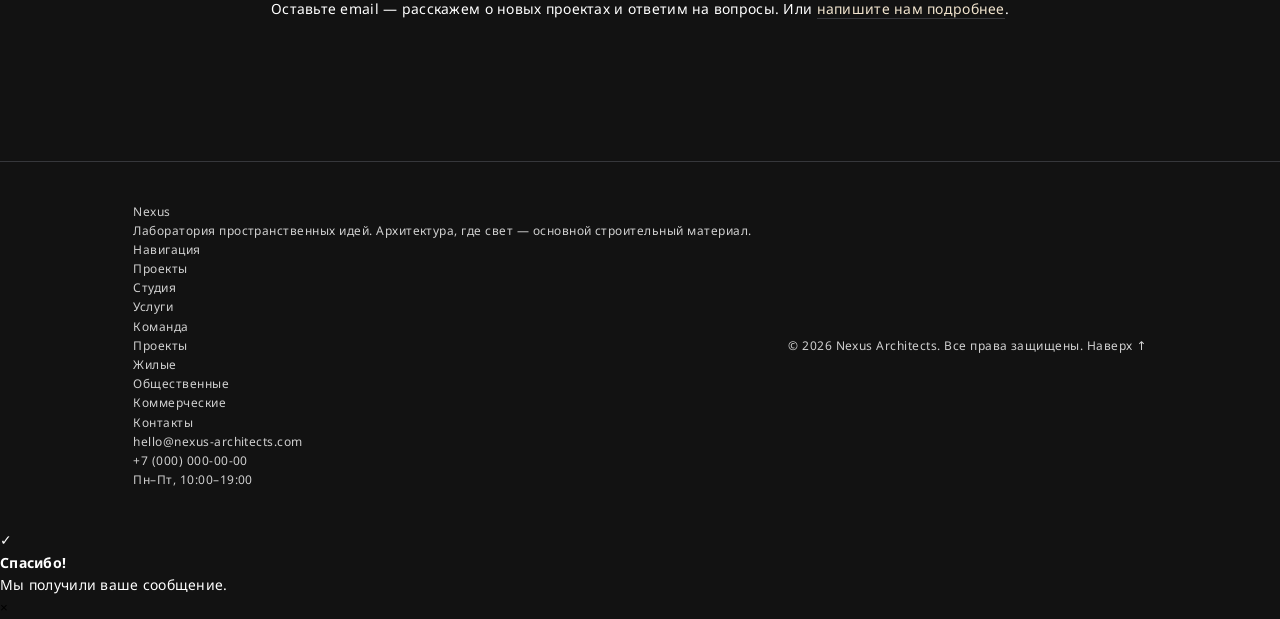
==== commit d7cb8665: "Add files via upload" ====
--- a/index.html
+++ b/index.html
@@ -6,6 +6,9 @@
 <title>NEXUS Architects — Архитектурное бюро</title>
 <meta name="description" content="Nexus Architects — лаборатория пространственных идей. Архитектура, где свет является основным строительным материалом.">
 <meta name="theme-color" content="#121212">
+<meta property="og:title" content="NEXUS Architects — Архитектурное бюро">
+<meta property="og:description" content="Nexus Architects — лаборатория пространственных идей. Архитектура, где свет является основным строительным материалом.">
+<meta property="og:type" content="website">
 <link rel="preconnect" href="https://fonts.googleapis.com">
 <link rel="preconnect" href="https://fonts.gstatic.com" crossorigin>
 <link href="https://fonts.googleapis.com/css2?family=Archivo+Black&family=Jost:wght@300;400&family=Noto+Sans:wght@400;500&display=swap" rel="stylesheet">
@@ -14,51 +17,49 @@
 </head>
 <body>
 
-<!-- ===== HEADER ===== -->
 <header class="header" id="site-header">
   <div class="container">
     <a class="logo" href="index.html" aria-label="Nexus Architects — главная">Nexus Architects</a>
-    <button class="burger" type="button" aria-label="Открыть меню" aria-expanded="false" id="burger">
+    <button class="burger" type="button" aria-label="Открыть меню" aria-expanded="false" aria-controls="main-nav" id="burger">
       <span></span><span></span><span></span>
     </button>
     <nav class="nav" aria-label="Основная навигация" id="main-nav">
-      <a href="#work">Работы</a>
-      <a href="#about">О нас</a>
-      <a href="#process">Процесс</a>
-      <a href="#team">Команда</a>
-      <a class="btn-contact" href="#contact">Контакт</a>
+      <a href="projects.html">Проекты</a>
+      <a href="about.html">Студия</a>
+      <a href="services.html">Услуги</a>
+      <a href="team.html">Команда</a>
+      <a class="btn-contact" href="contact.html">Контакт</a>
     </nav>
   </div>
 </header>
 
+<main>
 <!-- ===== HERO ===== -->
 <section class="hero" id="top">
   <div class="hero-img" aria-hidden="true">
-    <img src="assets/img/фото-дом.png" alt="" fetchpriority="high">
-  </div>
-  <div class="container">
-    <div class="hero-wordmark" aria-label="NEXUS">
-      <span style="--i:0">N</span><span style="--i:1">E</span><span style="--i:2">X</span><span style="--i:3">U</span><span style="--i:4">S</span>
-    </div>
+    <img src="assets/img/%D1%84%D0%BE%D1%82%D0%BE-%D0%B4%D0%BE%D0%BC.png" alt="" fetchpriority="high">
+  </div>
+  <div class="container">
+    <h1 class="hero-wordmark" aria-label="NEXUS">
+      <span style="--i:0" aria-hidden="true">N</span><span style="--i:1" aria-hidden="true">E</span><span style="--i:2" aria-hidden="true">X</span><span style="--i:3" aria-hidden="true">U</span><span style="--i:4" aria-hidden="true">S</span>
+    </h1>
     <div class="hero-rule"></div>
     <div class="hero-body reveal">
       <div>
         <p>Мы создаём пространства, которые выходят за рамки функциональности.</p>
         <p>Наша философия основана на гармонии формы и света — среды, которые вдохновляют и остаются навсегда. Каждый проект начинается с видения будущего.</p>
-        <a class="btn-outline" href="#about">
-          <span>Узнать больше</span>
-          <svg viewBox="0 0 44 8" fill="none" aria-hidden="true"><path d="M0 4h43M39 1l4 3-4 3" stroke="currentColor" stroke-width="1"/></svg>
-        </a>
+        <a class="btn-outline" href="about.html"><span>Узнать больше</span><svg viewBox="0 0 44 8" fill="none" aria-hidden="true"><path d="M0 4h43M39 1l4 3-4 3" stroke="currentColor" stroke-width="1"/></svg></a>
       </div>
       <div>
         <p>Nexus Architects — это не просто студия: это лаборатория пространственных идей. С момента основания мы посвятили себя философии, что архитектура должна служить и человеческой душе, и окружающей среде.</p>
       </div>
     </div>
   </div>
-</section>
-
-<!-- ===== ABOUT / PHILOSOPHY ===== -->
-<section class="about-section section" id="about">
+  <div class="hero-scroll" aria-hidden="true">Листайте</div>
+</section>
+
+<!-- ===== ABOUT ===== -->
+<section class="section" id="about">
   <div class="container">
     <h2 class="section-title reveal">О нас / Философия</h2>
     <div class="about-inner">
@@ -69,49 +70,87 @@
         <div class="about-photo"><img src="assets/img/about-2.png" alt="Изогнутый бетонный фасад" loading="lazy"></div>
       </div>
     </div>
+    <div style="margin-top:72px">
+    <div class="facts reveal">
+      <div class="fact"><div class="fact-val">12</div><div class="fact-label">лет практики</div></div>
+      <div class="fact"><div class="fact-val">48</div><div class="fact-label">реализованных проектов</div></div>
+      <div class="fact"><div class="fact-val">120k</div><div class="fact-label">м² построено</div></div>
+      <div class="fact"><div class="fact-val">5</div><div class="fact-label">регионов работы</div></div>
+    </div>
+    </div>
+    <div class="more-row reveal"><a class="btn-outline" href="about.html"><span>О студии</span><svg viewBox="0 0 44 8" fill="none" aria-hidden="true"><path d="M0 4h43M39 1l4 3-4 3" stroke="currentColor" stroke-width="1"/></svg></a></div>
   </div>
 </section>
 
 <!-- ===== PROJECTS ===== -->
 <section class="section" id="work">
   <div class="container">
-    <h2 class="section-title reveal">Проекты</h2>
+    <h2 class="section-title reveal" style="margin-bottom:32px">Проекты</h2>
     <div class="projects-grid">
-      <a class="proj-card reveal" style="--d:0ms" href="project-levitate-mass.html">
-        <div class="ph"><img src="assets/img/HORIZON MATCH.png" alt="Horizon Match" loading="lazy"></div>
+      <a class="proj-card reveal" style="--d:0ms" href="project-horizon-match.html" data-type="residential">
+        <div class="ph"><img src="assets/img/SP%20Horizon%20Match.png" alt="Horizon Match — жилой проект, 2025" loading="lazy"></div>
         <div class="cap">
-          <span>Horizon Match</span>
+          <div class="cap-text"><span class="cap-name">Horizon Match</span><span class="cap-meta">Жилой · 2025</span></div>
           <svg class="arrow" viewBox="0 0 44 8" fill="none" aria-hidden="true"><path d="M0 4h43M39 1l4 3-4 3" stroke="currentColor" stroke-width="1"/></svg>
         </div>
       </a>
-      <a class="proj-card reveal" style="--d:80ms" href="project-levitate-mass.html">
-        <div class="ph"><img src="assets/img/CSOVO CREAST.png" alt="Csovo Creast" loading="lazy"></div>
+      <a class="proj-card reveal" style="--d:80ms" href="project-csovo-creast.html" data-type="public">
+        <div class="ph"><img src="assets/img/SP%20CSOVO%20CREAST.png" alt="Csovo Creast — общественный проект, 2024" loading="lazy"></div>
         <div class="cap">
-          <span>Csovo Creast</span>
+          <div class="cap-text"><span class="cap-name">Csovo Creast</span><span class="cap-meta">Общественный · 2024</span></div>
           <svg class="arrow" viewBox="0 0 44 8" fill="none" aria-hidden="true"><path d="M0 4h43M39 1l4 3-4 3" stroke="currentColor" stroke-width="1"/></svg>
         </div>
       </a>
-      <a class="proj-card reveal" style="--d:0ms" href="project-levitate-mass.html">
-        <div class="ph"><img src="assets/img/STONE SONG.png" alt="Stone Song" loading="lazy"></div>
+      <a class="proj-card reveal" style="--d:0ms" href="project-stone-song.html" data-type="residential">
+        <div class="ph"><img src="assets/img/SP%20STONE%20SONG.png" alt="Stone Song — жилой проект, 2026" loading="lazy"></div>
         <div class="cap">
-          <span>Stone Song</span>
+          <div class="cap-text"><span class="cap-name">Stone Song</span><span class="cap-meta">Жилой · 2026</span></div>
           <svg class="arrow" viewBox="0 0 44 8" fill="none" aria-hidden="true"><path d="M0 4h43M39 1l4 3-4 3" stroke="currentColor" stroke-width="1"/></svg>
         </div>
       </a>
-      <a class="proj-card reveal" style="--d:80ms" href="project-levitate-mass.html">
-        <div class="ph"><img src="assets/img/ONEHOUSE RESONANSE.png" alt="Onehouse Resonanse" loading="lazy"></div>
+      <a class="proj-card reveal" style="--d:80ms" href="project-onehouse-resonanse.html" data-type="residential">
+        <div class="ph"><img src="assets/img/SP%20ONEHOUSE%20RESONANSE.png" alt="Onehouse Resonanse — жилой проект, 2025" loading="lazy"></div>
         <div class="cap">
-          <span>Onehouse Resonanse</span>
+          <div class="cap-text"><span class="cap-name">Onehouse Resonanse</span><span class="cap-meta">Жилой · 2025</span></div>
           <svg class="arrow" viewBox="0 0 44 8" fill="none" aria-hidden="true"><path d="M0 4h43M39 1l4 3-4 3" stroke="currentColor" stroke-width="1"/></svg>
         </div>
       </a>
     </div>
-    <div class="projects-more reveal">
-      <a class="btn-outline" href="projects.html">
-        <span>Все проекты</span>
-        <svg viewBox="0 0 44 8" fill="none" aria-hidden="true"><path d="M0 4h43M39 1l4 3-4 3" stroke="currentColor" stroke-width="1"/></svg>
-      </a>
-    </div>
+    <div class="more-row reveal"><a class="btn-outline" href="projects.html"><span>Все проекты</span><svg viewBox="0 0 44 8" fill="none" aria-hidden="true"><path d="M0 4h43M39 1l4 3-4 3" stroke="currentColor" stroke-width="1"/></svg></a></div>
+  </div>
+</section>
+
+<!-- ===== SERVICES ===== -->
+<section class="section" id="services">
+  <div class="container">
+    <h2 class="section-title reveal">Услуги</h2>
+    <div class="svc-list">
+      <a class="svc-row reveal" style="--d:0ms" href="services.html#s1">
+        <span class="svc-num">01</span>
+        <span class="svc-name">Архитектурное проектирование</span>
+        <span class="svc-desc">От эскиза до рабочей документации: концепция, проект, согласования, рабочие чертежи.</span>
+        <svg class="arrow" viewBox="0 0 44 8" fill="none" aria-hidden="true"><path d="M0 4h43M39 1l4 3-4 3" stroke="currentColor" stroke-width="1"/></svg>
+      </a>
+      <a class="svc-row reveal" style="--d:60ms" href="services.html#s2">
+        <span class="svc-num">02</span>
+        <span class="svc-name">Интерьеры</span>
+        <span class="svc-desc">Планировки, материалы, свет и мебель — интерьер как продолжение архитектуры.</span>
+        <svg class="arrow" viewBox="0 0 44 8" fill="none" aria-hidden="true"><path d="M0 4h43M39 1l4 3-4 3" stroke="currentColor" stroke-width="1"/></svg>
+      </a>
+      <a class="svc-row reveal" style="--d:120ms" href="services.html#s3">
+        <span class="svc-num">03</span>
+        <span class="svc-name">Мастер-план и урбанистика</span>
+        <span class="svc-desc">Планирование участков и кварталов: застройка, улицы, общественные пространства.</span>
+        <svg class="arrow" viewBox="0 0 44 8" fill="none" aria-hidden="true"><path d="M0 4h43M39 1l4 3-4 3" stroke="currentColor" stroke-width="1"/></svg>
+      </a>
+      <a class="svc-row reveal" style="--d:180ms" href="services.html#s4">
+        <span class="svc-num">04</span>
+        <span class="svc-name">Авторский надзор</span>
+        <span class="svc-desc">Следим за тем, чтобы построенное совпало с задуманным.</span>
+        <svg class="arrow" viewBox="0 0 44 8" fill="none" aria-hidden="true"><path d="M0 4h43M39 1l4 3-4 3" stroke="currentColor" stroke-width="1"/></svg>
+      </a>
+    </div>
+    <div class="more-row reveal"><a class="btn-outline" href="services.html"><span>Все услуги</span><svg viewBox="0 0 44 8" fill="none" aria-hidden="true"><path d="M0 4h43M39 1l4 3-4 3" stroke="currentColor" stroke-width="1"/></svg></a></div>
   </div>
 </section>
 
@@ -160,85 +199,101 @@
     <h2 class="section-title reveal">Команда</h2>
     <div class="team-grid">
       <div class="team-member reveal" style="--d:0ms"
-           data-name="James Ice"
-           data-role="Сооснователь / Креативный директор"
-           data-bio="Более 10 лет в отрасли. Джеймс привносит глубокую экспертизу в управление проектами и структурное исполнение каждого дизайна."
-           data-img="assets/img/JAMES ICE.png"
+           data-name="James Ice" data-role="Сооснователь / Креативный директор" data-bio="Более 10 лет в отрасли. Джеймс привносит глубокую экспертизу в управление проектами и структурное исполнение каждого дизайна." data-img="assets/img/JAMES%20ICE.png"
            tabindex="0" role="button" aria-label="Профиль James Ice">
-        <div class="ava"><img src="assets/img/JAMES ICE.png" alt="James Ice" loading="lazy"></div>
+        <div class="ava"><img src="assets/img/JAMES%20ICE.png" alt="James Ice" loading="lazy"></div>
         <span class="name">James Ice</span>
       </div>
       <div class="team-member reveal" style="--d:70ms"
-           data-name="Donna F. Pacton"
-           data-role="Старший урбанист"
-           data-bio="6 лет опыта координации сложных строек. Донна — связующее звено между клиентами, подрядчиками и командой дизайна."
-           data-img="assets/img/DONNA F. PACTON.png"
+           data-name="Donna F. Pacton" data-role="Старший урбанист" data-bio="6 лет опыта координации сложных строек. Донна — связующее звено между клиентами, подрядчиками и командой дизайна." data-img="assets/img/DONNA%20F.%20PACTON.png"
            tabindex="0" role="button" aria-label="Профиль Donna F. Pacton">
-        <div class="ava"><img src="assets/img/DONNA F. PACTON.png" alt="Donna F. Pacton" loading="lazy"></div>
+        <div class="ava"><img src="assets/img/DONNA%20F.%20PACTON.png" alt="Donna F. Pacton" loading="lazy"></div>
         <span class="name">Donna F. Pacton</span>
       </div>
       <div class="team-member reveal" style="--d:140ms"
-           data-name="Tafur Azuhari"
-           data-role="Главный архитектор"
-           data-bio="Тафур руководит конструктивным проектированием с точностью и вниманием. Более 8 лет создаёт знаковые жилые и коммерческие объекты."
-           data-img="assets/img/TAFUR AZUHARI.png"
+           data-name="Tafur Azuhari" data-role="Главный архитектор" data-bio="Тафур руководит конструктивным проектированием с точностью и вниманием. Более 8 лет создаёт знаковые жилые и коммерческие объекты." data-img="assets/img/TAFUR%20AZUHARI.png"
            tabindex="0" role="button" aria-label="Профиль Tafur Azuhari">
-        <div class="ava"><img src="assets/img/TAFUR AZUHARI.png" alt="Tafur Azuhari" loading="lazy"></div>
+        <div class="ava"><img src="assets/img/TAFUR%20AZUHARI.png" alt="Tafur Azuhari" loading="lazy"></div>
         <span class="name">Tafur Azuhari</span>
       </div>
       <div class="team-member reveal" style="--d:210ms"
-           data-name="Grace Reco"
-           data-role="Дизайн-ассоциат"
-           data-bio="Грейс специализируется на интерьерах и подборе материалов, обеспечивая функциональность и красоту каждого пространства."
-           data-img="assets/img/GRACE RECO.png"
+           data-name="Grace Reco" data-role="Дизайн-ассоциат" data-bio="Грейс специализируется на интерьерах и подборе материалов, обеспечивая функциональность и красоту каждого пространства." data-img="assets/img/GRACE%20RECO.png"
            tabindex="0" role="button" aria-label="Профиль Grace Reco">
-        <div class="ava"><img src="assets/img/GRACE RECO.png" alt="Grace Reco" loading="lazy"></div>
+        <div class="ava"><img src="assets/img/GRACE%20RECO.png" alt="Grace Reco" loading="lazy"></div>
         <span class="name">Grace Reco</span>
       </div>
     </div>
-  </div>
-</section>
-
-<!-- ===== CTA / CONTACT ===== -->
+    <div class="more-row reveal" style="text-align:center"><a class="btn-outline" href="team.html"><span>Вся команда</span><svg viewBox="0 0 44 8" fill="none" aria-hidden="true"><path d="M0 4h43M39 1l4 3-4 3" stroke="currentColor" stroke-width="1"/></svg></a></div>
+  </div>
+</section>
+
 <section class="cta-section" id="contact">
   <div class="container">
     <h2 class="cta-title reveal">Давайте вместе<br>строить будущее</h2>
-    <form class="cta-form reveal" id="email-signup-form" style="--d:100ms">
-      <input class="cta-input" id="signup-email" name="email" type="email" placeholder="Введите ваш email..." aria-label="Ваш email" autocomplete="email" required>
+    <form class="cta-form reveal" style="--d:100ms" data-demo-form data-title="Спасибо!" data-text="Мы получили ваш email. Будем на связи.">
+      <input class="cta-input" name="email" type="email" placeholder="Введите ваш email..." aria-label="Ваш email" autocomplete="email" required>
       <button class="cta-submit" type="submit" aria-label="Отправить">
         <svg viewBox="0 0 44 10" fill="none" aria-hidden="true"><path d="M0 5h43M38 1l5 4-5 4" stroke="currentColor" stroke-width="1.2"/></svg>
       </button>
     </form>
-  </div>
-</section>
-
-<!-- ===== FOOTER ===== -->
+    <p class="cta-note reveal" style="--d:160ms">Оставьте email — расскажем о новых проектах и ответим на вопросы. Или <a href="contact.html" style="color:var(--gold);border-bottom:1px solid var(--border)">напишите нам подробнее</a>.</p>
+  </div>
+</section>
+
+</main>
+
 <footer class="footer">
   <div class="container">
-    <nav class="footer-links" aria-label="Навигация в подвале">
-      <a href="#">Партнёры</a>
-      <a href="#process">Процесс</a>
-      <a href="#team">Команда</a>
-      <a href="#contact">Контакты</a>
-    </nav>
-    <span class="footer-copy">@Все права защищены</span>
+    <div class="footer-top">
+      <div>
+        <div class="footer-brand">Nexus</div>
+        <p class="footer-brand-note">Лаборатория пространственных идей. Архитектура, где свет — основной строительный материал.</p>
+      </div>
+      <div>
+        <h4>Навигация</h4>
+        <ul>
+          <li><a href="projects.html">Проекты</a></li>
+          <li><a href="about.html">Студия</a></li>
+          <li><a href="services.html">Услуги</a></li>
+          <li><a href="team.html">Команда</a></li>
+        </ul>
+      </div>
+      <div>
+        <h4>Проекты</h4>
+        <ul>
+          <li><a href="projects.html#residential">Жилые</a></li>
+          <li><a href="projects.html#public">Общественные</a></li>
+          <li><a href="projects.html#commercial">Коммерческие</a></li>
+        </ul>
+      </div>
+      <div>
+        <h4>Контакты</h4>
+        <ul>
+          <li><a href="mailto:hello@nexus-architects.com">hello@nexus-architects.com</a></li>
+          <li><a href="tel:+70000000000">+7 (000) 000-00-00</a></li>
+          <li><span>Пн–Пт, 10:00–19:00</span></li>
+        </ul>
+      </div>
+    </div>
+    <div class="footer-bottom">
+      <span>© 2026 Nexus Architects. Все права защищены.</span>
+      <a href="#top">Наверх ↑</a>
+    </div>
   </div>
 </footer>
 
-<!-- Email signup feedback -->
 <div class="signup-notice" id="signup-notice" role="status" aria-live="polite" aria-atomic="true">
   <span class="signup-notice-icon" aria-hidden="true">✓</span>
   <div class="signup-notice-copy">
     <strong>Спасибо!</strong>
-    <p>Мы получили ваш email. Будем на связи.</p>
+    <p>Мы получили ваше сообщение.</p>
   </div>
   <button class="signup-notice-close" id="signup-notice-close" type="button" aria-label="Закрыть уведомление">×</button>
 </div>
 
-<!-- Team modal -->
 <div class="team-modal-overlay" id="team-modal" role="dialog" aria-modal="true" aria-label="Профиль участника команды">
   <div class="team-modal">
-    <button class="team-modal-close" id="modal-close" aria-label="Закрыть">
+    <button class="team-modal-close" id="modal-close" type="button" aria-label="Закрыть">
       <svg width="12" height="12" viewBox="0 0 12 12" fill="none"><path d="M1 1l10 10M11 1L1 11" stroke="currentColor" stroke-width="1.2"/></svg>
     </button>
     <div class="team-modal-photo"><img id="modal-img" src="" alt=""></div>
@@ -247,15 +302,8 @@
       <div class="team-modal-role" id="modal-role"></div>
       <p class="team-modal-bio" id="modal-bio"></p>
       <div class="team-modal-footer">
-        <div class="team-modal-socials">
-          <a href="#" aria-label="LinkedIn">
-            <svg viewBox="0 0 24 24"><path d="M16 8a6 6 0 016 6v7h-4v-7a2 2 0 00-2-2 2 2 0 00-2 2v7h-4v-7a6 6 0 016-6zM2 9h4v12H2z"/><circle cx="4" cy="4" r="2"/></svg>
-          </a>
-          <a href="#" aria-label="Instagram">
-            <svg viewBox="0 0 24 24"><rect x="2" y="2" width="20" height="20" rx="5" ry="5"/><path d="M16 11.37A4 4 0 1112.63 8 4 4 0 0116 11.37z"/><line x1="17.5" y1="6.5" x2="17.51" y2="6.5"/></svg>
-          </a>
-        </div>
-        <a class="team-modal-email" href="#">Email <svg width="24" height="8" viewBox="0 0 24 8" fill="none"><path d="M0 4h23M19 1l4 3-4 3" stroke="currentColor" stroke-width="1"/></svg></a>
+        <span></span>
+        <a class="team-modal-email" href="contact.html">Написать <svg width="24" height="8" viewBox="0 0 24 8" fill="none"><path d="M0 4h23M19 1l4 3-4 3" stroke="currentColor" stroke-width="1"/></svg></a>
       </div>
     </div>
   </div>
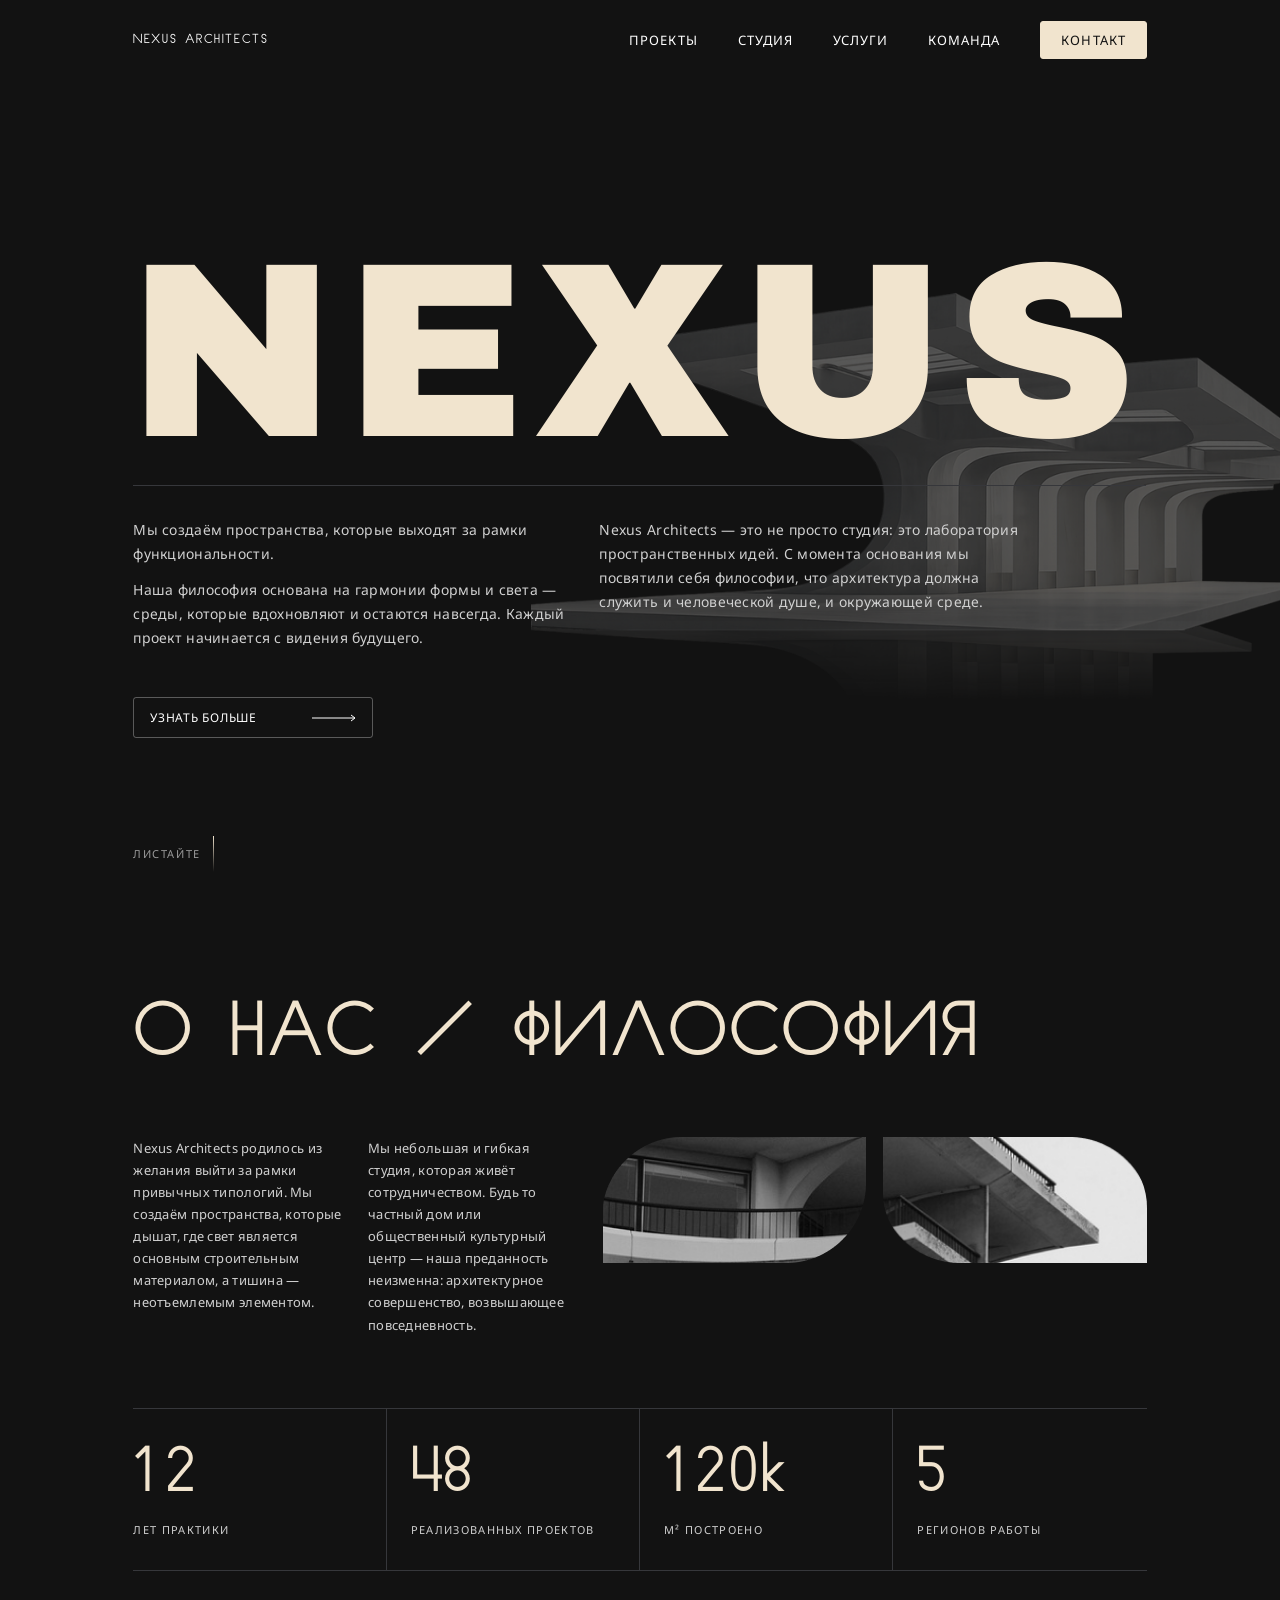
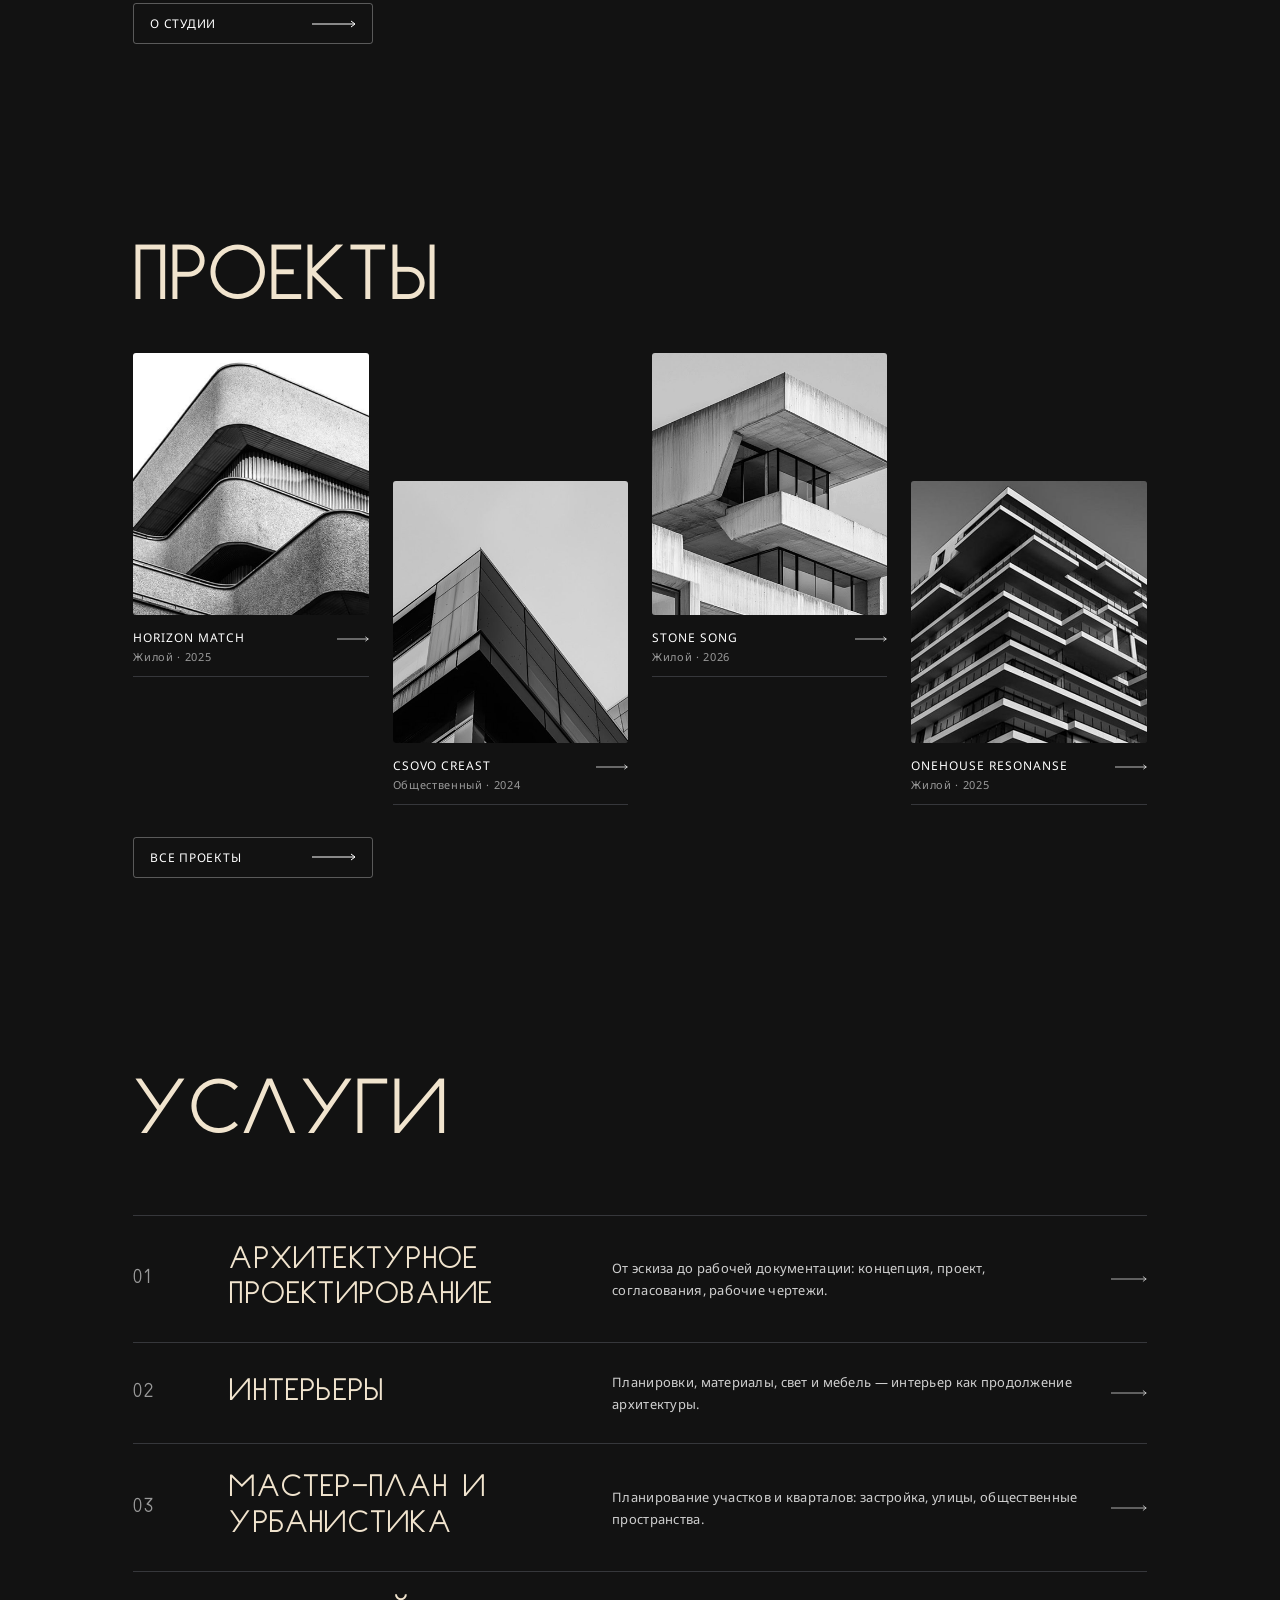
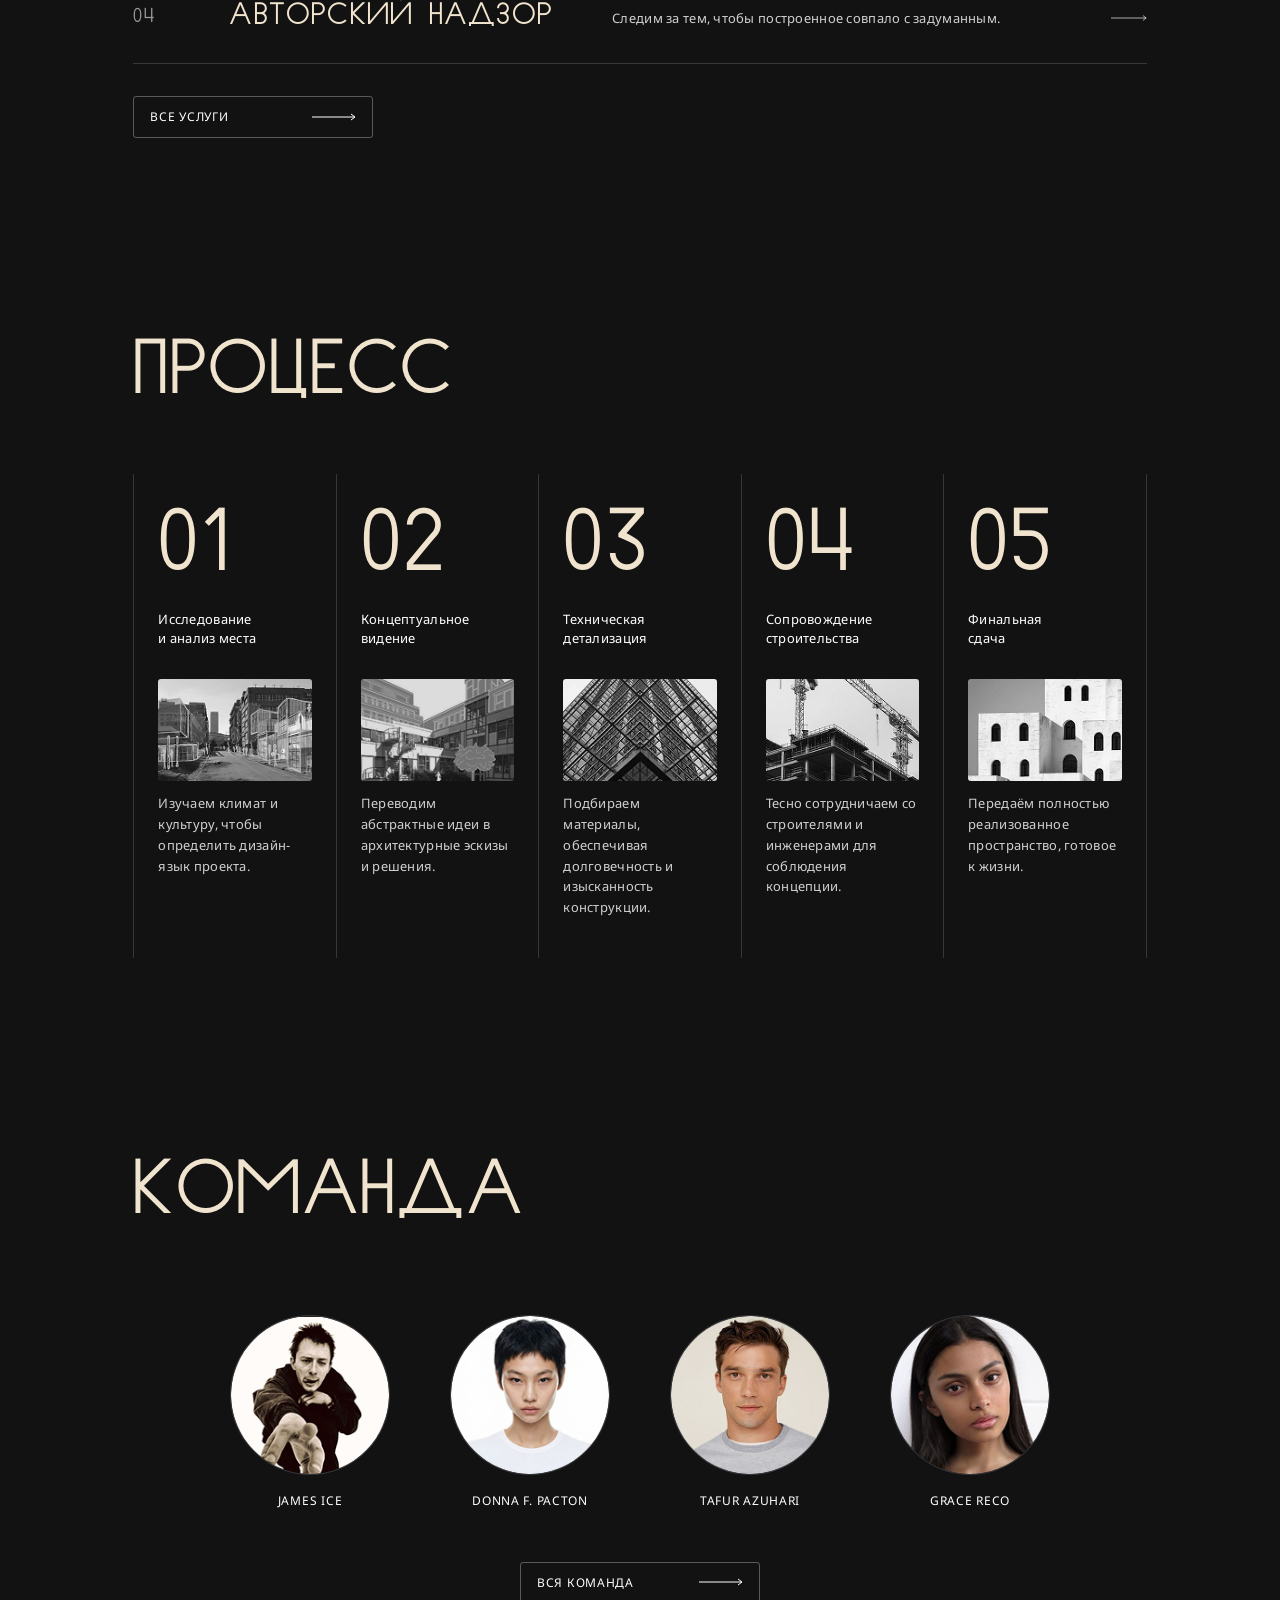
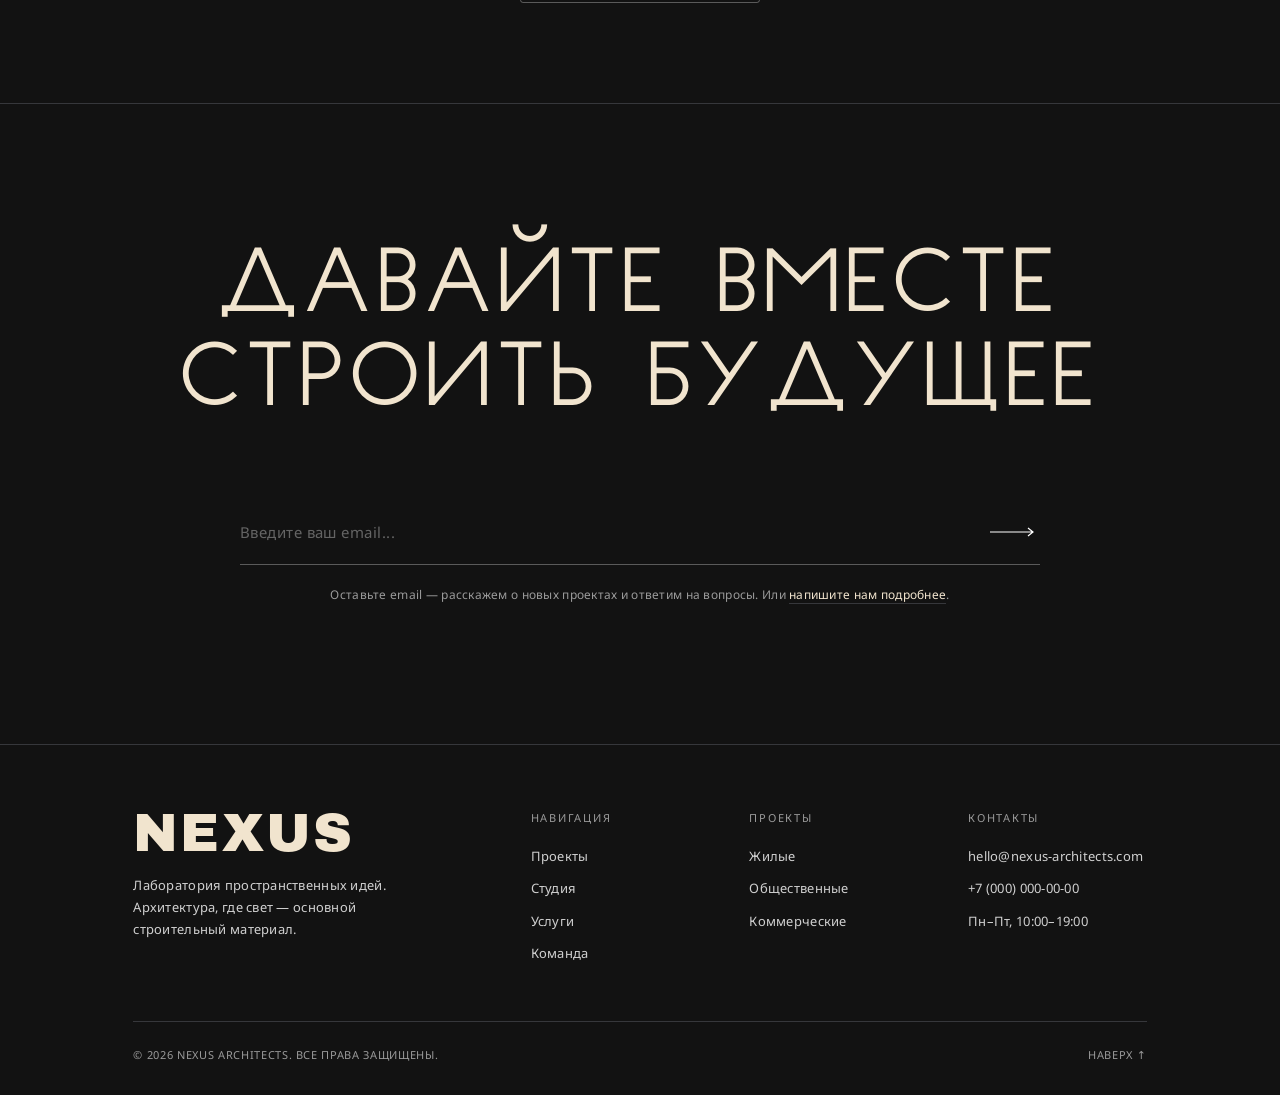
==== commit 49889bd5: "Add files via upload" ====
--- a/index.html
+++ b/index.html
@@ -4,6 +4,9 @@
 <meta charset="utf-8">
 <meta name="viewport" content="width=device-width, initial-scale=1">
 <title>NEXUS Architects — Архитектурное бюро</title>
+<link rel="icon" href="assets/favicon.ico" sizes="48x48">
+<link rel="icon" href="assets/favicon.svg" type="image/svg+xml">
+<link rel="apple-touch-icon" href="assets/apple-touch-icon.png">
 <meta name="description" content="Nexus Architects — лаборатория пространственных идей. Архитектура, где свет является основным строительным материалом.">
 <meta name="theme-color" content="#121212">
 <meta property="og:title" content="NEXUS Architects — Архитектурное бюро">
--- a/css/style.css
+++ b/css/style.css
@@ -1,84 +1,85 @@
 /* NEXUS ARCHITECTS — styles
-   Palette: #121212 bg | #F1E4CE headings/accent | #D0D0D0 muted | #36373B borders | #FFFFFF text */
-
+   Palette: #121212 bg | #F1E4CE headings/accent | #D0D0D0 muted | #36373B borders | #FFFFFF text
+   Один файл на весь сайт. Структура:
+   1 base · 2 header · 3 hero · 4 buttons/titles · 5 home blocks · 6 projects
+   7 inner pages · 8 forms · 9 team · 10 footer · 11 overlays · 12 responsive */
+
+/* ================================================================ 1. BASE */
 :root{
   --bg:        #121212;
-  --gold:      #F1E4CE;   /* headings, accents */
+  --gold:      #F1E4CE;
   --text:      #FFFFFF;
   --muted:     #D0D0D0;
+  --dim:       #9a9a9a;
   --border:    #36373B;
   --dark:      #1a1a1a;
+  --card:      #1e1e1e;
 
   --pad:       clamp(20px, 10.4167vw, 150px);
   --gap:       24px;
   --container: 1140px;
   --section:   100px;
+  --header-h:  80px;
 
   --f-display: "Archivo Black","Arial Black",sans-serif;
-  --f-title:   "Jost","Josefin Sans","Century Gothic",sans-serif;
+  --f-title:   "Schiffbauer","Jost","Josefin Sans","Century Gothic",sans-serif;
   --f-body:    "Noto Sans","Inter",system-ui,sans-serif;
 
   --ease:      cubic-bezier(.2,.7,.2,1);
 }
 
-/* ---------- reset ---------- */
 *,*::before,*::after{box-sizing:border-box}
 html{scroll-behavior:smooth;-webkit-text-size-adjust:100%}
 body{margin:0;background:var(--bg);color:var(--text);font:400 14px/1.6 var(--f-body);letter-spacing:.02em;overflow-x:hidden}
+body.menu-open,body.modal-open{overflow:hidden}
 img{display:block;max-width:100%;height:auto}
 a{color:inherit;text-decoration:none}
 p{margin:0}
 h1,h2,h3,h4{margin:0;font-weight:400}
 ul,ol{margin:0;padding:0;list-style:none}
-button{cursor:pointer;background:none;border:none;padding:0}
+button{cursor:pointer;background:none;border:none;padding:0;font:inherit;color:inherit}
 :focus-visible{outline:2px solid var(--gold);outline-offset:4px;border-radius:2px}
 ::selection{background:var(--gold);color:var(--bg)}
-
-/* ---------- layout ---------- */
+.sr-only{position:absolute;width:1px;height:1px;overflow:hidden;clip:rect(0 0 0 0);white-space:nowrap}
+
 .container{width:100%;max-width:calc(var(--container) + var(--pad)*2);margin-inline:auto;padding-inline:var(--pad)}
 .section{padding-block:var(--section)}
 
-/* ---------- header ---------- */
+/* ================================================================ 2. HEADER */
 .header{
   position:fixed;top:0;left:0;right:0;z-index:100;
-  height:80px;
+  height:var(--header-h);
   display:flex;align-items:center;
-  border-bottom:1px solid transparent;
-  transition:background .4s, border-color .4s;
-}
-.header.scrolled{background:rgba(18,18,18,.95);border-color:var(--border);backdrop-filter:blur(8px)}
+}
+/* фон шапки вынесен в ::before — иначе backdrop-filter ломает position:fixed у мобильного меню */
+.header::before{
+  content:"";position:absolute;inset:0;z-index:-1;
+  background:rgba(18,18,18,.92);
+  border-bottom:1px solid var(--border);
+  backdrop-filter:blur(8px);-webkit-backdrop-filter:blur(8px);
+  opacity:0;transition:opacity .4s;
+}
+.header.scrolled::before,.menu-open .header::before{opacity:1}
+.menu-open .header::before{backdrop-filter:none;-webkit-backdrop-filter:none;background:var(--bg)}
 .header .container{display:flex;align-items:center;justify-content:space-between;height:100%}
-.logo{font-family:var(--f-title);font-size:13px;letter-spacing:.12em;text-transform:uppercase;color:var(--text);transition:color .3s}
+.logo{position:relative;z-index:95;font-family:var(--f-title);font-size:13px;letter-spacing:.12em;text-transform:uppercase;color:var(--text);transition:color .3s}
 .logo:hover{color:var(--gold)}
-.nav{display:flex;align-items:center;gap:48px}
+.nav{display:flex;align-items:center;gap:40px}
 .nav a{font-size:13px;text-transform:uppercase;letter-spacing:.08em;color:var(--text);padding-block:4px;position:relative;transition:color .3s}
 .nav a:not(.btn-contact)::after{content:"";position:absolute;left:0;right:0;bottom:-1px;height:1px;background:var(--gold);transform:scaleX(0);transform-origin:left;transition:transform .35s var(--ease)}
-.nav a:not(.btn-contact):hover{color:var(--gold)}
-.nav a:not(.btn-contact):hover::after{transform:scaleX(1)}
+.nav a[aria-current="page"]:not(.btn-contact){color:var(--gold)}
+.nav a[aria-current="page"]:not(.btn-contact)::after{transform:scaleX(1)}
 .btn-contact{
   padding:8px 20px !important;
-  border:1px solid var(--gold);
-  border-radius:3px;
-  color:var(--bg) !important;
-  background:var(--gold);
-  font-size:13px !important;
-  letter-spacing:.08em;
+  border:1px solid var(--gold);border-radius:3px;
+  color:var(--bg) !important;background:var(--gold);
+  font-size:13px !important;letter-spacing:.08em;
   transition:background .3s,color .3s;
 }
-.btn-contact:hover{background:transparent;color:var(--gold) !important}
 .btn-contact::after{display:none !important}
 
-/* burger */
-.burger{
-  display:none;
-  width:44px;height:44px;
-  position:relative;color:var(--text);
-}
-.burger span{
-  position:absolute;left:10px;right:10px;height:1px;
-  background:currentColor;
-  transition:transform .35s var(--ease),opacity .2s,top .35s var(--ease);
-}
+.burger{display:none;width:44px;height:44px;position:relative;z-index:95;color:var(--text)}
+.burger span{position:absolute;left:10px;right:10px;height:1px;background:currentColor;transition:transform .35s var(--ease),opacity .2s,top .35s var(--ease)}
 .burger span:nth-child(1){top:15px}
 .burger span:nth-child(2){top:22px}
 .burger span:nth-child(3){top:29px}
@@ -86,224 +87,345 @@
 .menu-open .burger span:nth-child(2){opacity:0}
 .menu-open .burger span:nth-child(3){top:22px;transform:rotate(-45deg)}
 
-/* ---------- hero ---------- */
+/* ================================================================ 3. HERO (главная) */
 .hero{
   position:relative;
-  padding-top:80px;
+  padding-top:var(--header-h);
   min-height:100svh;
   display:flex;flex-direction:column;justify-content:center;
   overflow:hidden;
 }
 .hero .container{position:relative;z-index:2}
-
 .hero-wordmark{
   font-family:var(--f-display);
   font-size:clamp(80px,19.44vw,280px);
-  line-height:.9;
-  letter-spacing:.04em;
-  color:var(--gold);
-  text-transform:uppercase;
-  white-space:nowrap;
-  overflow:hidden;
-  margin-left:-.02em;
-}
-.hero-wordmark span{
-  display:inline-block;
-  opacity:0;transform:translateY(110%);
-  animation:letter .9s var(--ease) forwards;
-  animation-delay:calc(var(--i)*80ms + 100ms);
-}
+  line-height:.9;letter-spacing:.04em;
+  color:var(--gold);text-transform:uppercase;
+  white-space:nowrap;overflow:hidden;margin-left:-.02em;
+}
+.hero-wordmark span{display:inline-block;opacity:0;transform:translateY(110%);animation:letter .9s var(--ease) forwards;animation-delay:calc(var(--i)*80ms + 100ms)}
 @keyframes letter{to{opacity:1;transform:none}}
-
-.hero-rule{
-  height:1px;background:var(--border);
-  margin-top:20px;margin-bottom:0;
-  transform-origin:left;
-  animation:rule 1s var(--ease) .6s both;
-}
+.hero-rule{height:1px;background:var(--border);margin-top:20px;transform-origin:left;animation:rule 1s var(--ease) .6s both}
 @keyframes rule{from{transform:scaleX(0)}}
-
 .hero-body{
-  display:grid;
-  grid-template-columns:1fr 1fr;
-  gap:32px;
-  margin-top:32px;
-  max-width:680px;
-}
+  display:grid;grid-template-columns:repeat(2,minmax(0,1fr));
+  align-items:stretch;gap:32px;margin-top:32px;max-width:900px;
+}
+.hero-body > div{display:flex;flex-direction:column;min-width:0;min-height:220px}
+.hero-body > div:first-child .btn-outline{align-self:flex-start;margin-top:auto}
 .hero-body p{font-size:14px;color:var(--muted);line-height:1.7}
 .hero-body p + p{margin-top:12px}
 
 .hero-img{
-  position:absolute;
-  right:-2%;top:50%;transform:translateY(-50%);
-  width:47vw;max-width:680px;
-  z-index:1;pointer-events:none;
-  animation:slideIn 1.4s var(--ease) .5s both;
-}
-@media (min-width:1441px){.hero-img{width:680px}}
-@keyframes slideIn{from{opacity:0;transform:translateY(-50%) translateX(60px)}}
-
-/* learn more btn */
+  position:absolute;right:-3.5%;top:48%;
+  width:min(62vw,860px);max-width:none;
+  transform:translateY(-34%);
+  z-index:1;pointer-events:none;opacity:.92;
+  animation:heroHouseIn 1.3s var(--ease) .35s both;
+}
+.hero-img img{width:100%;height:auto;max-height:76svh;object-fit:contain;mix-blend-mode:screen}
+@keyframes heroHouseIn{from{opacity:0;transform:translateY(-30%) translateX(48px)}to{opacity:.92;transform:translateY(-34%) translateX(0)}}
+
+.hero-scroll{
+  position:absolute;left:var(--pad);bottom:28px;z-index:2;
+  font-size:11px;letter-spacing:.14em;text-transform:uppercase;color:var(--dim);
+  display:flex;align-items:center;gap:12px;
+}
+.hero-scroll::after{content:"";width:1px;height:36px;background:linear-gradient(var(--gold),transparent);animation:scrollHint 2s var(--ease) infinite;transform-origin:top}
+@keyframes scrollHint{0%{transform:scaleY(0)}50%{transform:scaleY(1)}100%{transform:scaleY(1);opacity:0}}
+
+/* ================================================================ 4. BUTTONS / TITLES */
 .btn-outline{
-  display:inline-flex;align-items:center;justify-content:space-between;
-  gap:48px;
-  margin-top:32px;padding:10px 16px;
-  min-width:240px;
+  display:inline-flex;align-items:center;justify-content:space-between;gap:48px;
+  margin-top:32px;padding:10px 16px;min-width:240px;
   border:1px solid rgba(255,255,255,.3);border-radius:3px;
-  font-size:12px;letter-spacing:.06em;text-transform:uppercase;
-  color:var(--text);
+  font-size:12px;letter-spacing:.06em;text-transform:uppercase;color:var(--text);
   transition:background .3s,color .3s,border-color .3s;
 }
 .btn-outline svg{width:44px;height:8px;flex-shrink:0;transition:transform .4s var(--ease)}
-.btn-outline:hover{background:var(--gold);border-color:var(--gold);color:var(--bg)}
-.btn-outline:hover svg{transform:translateX(8px)}
-
-/* ---------- section headings ---------- */
+.btn-solid{
+  display:inline-flex;align-items:center;justify-content:space-between;gap:48px;
+  padding:12px 20px;min-width:240px;
+  background:var(--gold);color:var(--bg);border:1px solid var(--gold);border-radius:3px;
+  font-size:12px;letter-spacing:.08em;text-transform:uppercase;
+  transition:background .3s,color .3s;
+}
+.btn-solid svg{width:44px;height:8px;flex-shrink:0;transition:transform .4s var(--ease)}
+
 .section-title{
-  font-family:var(--f-title);
-  font-weight:300;
-  font-size:clamp(40px,6vw,88px);
-  line-height:1;
-  letter-spacing:.02em;
-  text-transform:uppercase;
-  color:var(--gold);
-  margin-bottom:60px;
-}
-
-/* ---------- about / philosophy ---------- */
-.about-section{padding-block:var(--section)}
-.about-inner{
-  display:grid;
-  grid-template-columns:1fr 1fr auto auto;
-  gap:32px;
-  align-items:start;
-}
-.about-text{font-size:14px;line-height:1.75;color:var(--muted);max-width:300px}
-.about-photos{display:flex;gap:16px;align-items:flex-end;margin-left:auto}
-.about-photo{overflow:hidden;border-radius:3px;flex-shrink:0}
+  font-family:var(--f-title);font-weight:300;
+  font-size:clamp(40px,6vw,88px);line-height:1;letter-spacing:.02em;
+  text-transform:uppercase;color:var(--gold);margin-bottom:60px;
+}
+.eyebrow{
+  display:block;margin-bottom:20px;
+  font-size:11px;letter-spacing:.18em;text-transform:uppercase;color:var(--dim);
+}
+.lead{font-size:16px;line-height:1.75;color:var(--muted);max-width:620px}
+.more-row{margin-top:32px}
+.more-row .btn-outline{margin-top:0}
+
+/* ================================================================ 5. HOME BLOCKS */
+/* about */
+.about-inner{display:grid;grid-template-columns:minmax(0,1fr) minmax(0,1fr) 544px;gap:24px;align-items:start}
+.about-text{font-size:13px;line-height:1.7;color:var(--muted);min-width:0}
+.about-photos{display:grid;grid-template-columns:repeat(2,minmax(0,1fr));gap:16px;width:544px;max-width:100%}
+.about-photo{overflow:hidden;aspect-ratio:264/126;min-width:0}
+.about-photo:nth-child(1){border-radius:clamp(36px,5.5vw,80px) 0 clamp(36px,5.5vw,80px) 0}
+.about-photo:nth-child(2){border-radius:0 clamp(36px,5.5vw,80px) 0 clamp(36px,5.5vw,80px)}
 .about-photo img{width:100%;height:100%;object-fit:cover;filter:grayscale(1);transition:filter .6s,transform .8s var(--ease)}
-.about-photo:hover img{filter:grayscale(0);transform:scale(1.04)}
-.about-photo:nth-child(1){width:240px;height:180px}
-.about-photo:nth-child(2){width:140px;height:140px}
-
-/* ---------- projects grid ---------- */
-.projects-grid{
-  display:grid;
-  grid-template-columns:1fr 1fr;
-  gap:80px 80px;
-}
-.proj-card{display:block;position:relative}
-.proj-card .ph{
-  aspect-ratio:460/450;
-  overflow:hidden;border-radius:3px;
-  background:#1e1e1e;
-}
-.proj-card .ph img{
-  width:100%;height:100%;object-fit:cover;
-  filter:grayscale(1);
-  transition:transform .9s var(--ease),filter .5s;
-}
-.proj-card:hover .ph img{transform:scale(1.07);filter:grayscale(.2)}
+
+/* facts band */
+.facts{display:grid;grid-template-columns:repeat(4,1fr);border-top:1px solid var(--border);border-bottom:1px solid var(--border)}
+.fact{padding:36px 24px 32px;border-right:1px solid var(--border)}
+.fact:first-child{padding-left:0}
+.fact:last-child{border-right:none}
+.fact-val{font-family:var(--f-title);font-weight:300;font-size:clamp(44px,5vw,72px);line-height:1;color:var(--gold);letter-spacing:-.01em}
+.fact-label{margin-top:12px;font-size:11px;letter-spacing:.12em;text-transform:uppercase;color:var(--muted)}
+
+/* services rows (home teaser + services page) */
+.svc-list{border-top:1px solid var(--border)}
+.svc-row{
+  display:grid;grid-template-columns:72px minmax(0,1fr) minmax(0,1.3fr) 44px;
+  align-items:center;gap:24px;
+  padding:28px 0;border-bottom:1px solid var(--border);
+  transition:color .3s,padding .5s var(--ease);
+}
+.svc-num{font-family:var(--f-title);font-size:20px;color:var(--dim)}
+.svc-name{font-family:var(--f-title);font-weight:300;font-size:clamp(22px,2.4vw,32px);line-height:1.15;text-transform:uppercase;letter-spacing:.04em;color:var(--gold)}
+.svc-desc{font-size:13px;line-height:1.7;color:var(--muted)}
+.svc-row .arrow{width:36px;height:8px;justify-self:end;color:var(--muted);transition:transform .4s var(--ease),color .3s}
+
+/* process */
+.process-grid{display:grid;grid-template-columns:repeat(5,1fr);border-left:1px solid var(--border)}
+.process-step{padding:32px 24px 40px;border-right:1px solid var(--border);display:flex;flex-direction:column}
+.process-num{font-family:var(--f-title);font-size:88px;line-height:1;letter-spacing:-.02em;color:var(--gold);margin-bottom:16px}
+.process-name{font-size:13px;line-height:1.4;color:var(--text);min-height:2.8em}
+.process-photo{margin-top:32px;aspect-ratio:3/2;overflow:hidden;border-radius:3px;background:var(--card)}
+.process-photo img{width:100%;height:100%;object-fit:cover;filter:grayscale(1);transition:transform .8s var(--ease),filter .5s}
+.process-desc{font-size:13px;color:var(--muted);margin-top:12px;line-height:1.6}
+
+/* CTA */
+.cta-section{padding-block:140px;text-align:center;border-top:1px solid var(--border)}
+.cta-title{font-family:var(--f-title);font-weight:300;font-size:clamp(36px,7vw,100px);line-height:1.05;letter-spacing:.08em;text-transform:uppercase;color:var(--gold);margin-bottom:80px}
+.cta-form{display:flex;align-items:center;max-width:800px;margin-inline:auto;border-bottom:1px solid rgba(255,255,255,.3);padding-bottom:12px;gap:12px;transition:border-color .3s}
+.cta-form:focus-within{border-color:var(--gold)}
+.cta-input{flex:1;min-width:0;background:none;border:none;outline:none;font-family:var(--f-body);font-size:15px;color:var(--text);padding:4px 0;letter-spacing:.03em}
+.cta-input::placeholder{color:rgba(255,255,255,.35)}
+.cta-submit{display:flex;align-items:center;justify-content:center;width:56px;height:40px;flex-shrink:0;color:var(--text);transition:color .3s,transform .4s var(--ease)}
+.cta-submit svg{width:44px;height:10px}
+.cta-note{margin-top:20px;font-size:12px;color:var(--dim)}
+
+/* ================================================================ 6. PROJECTS */
+.projects-grid{display:grid;grid-template-columns:repeat(4,minmax(0,1fr));align-items:start;column-gap:24px}
+.projects-grid .proj-card:nth-child(even){margin-top:clamp(72px,10vw,142px)}
+.projects-all{display:grid;grid-template-columns:repeat(3,minmax(0,1fr));gap:56px 32px;margin-bottom:var(--section)}
+.proj-card{display:block;position:relative;min-width:0}
+.proj-card.is-hidden{display:none}
+.proj-card .ph{aspect-ratio:.9/1;overflow:hidden;border-radius:3px;background:var(--card)}
+.projects-all .proj-card .ph{aspect-ratio:1/1}
+.proj-card .ph img{width:100%;height:100%;object-fit:cover;filter:grayscale(1);transition:transform .9s var(--ease),filter .5s}
 .proj-card .cap{
-  display:flex;align-items:center;justify-content:space-between;
-  margin-top:14px;
-  font-size:12px;letter-spacing:.08em;text-transform:uppercase;
-  color:var(--text);
+  display:flex;align-items:flex-start;justify-content:space-between;gap:10px;
+  margin-top:14px;padding-bottom:10px;
+  border-bottom:1px solid var(--border);
   transition:color .3s;
-  padding-bottom:4px;
-  border-bottom:1px solid var(--border);
-}
-.proj-card .cap .arrow{width:36px;height:8px;transition:transform .4s var(--ease)}
-.proj-card:hover .cap{color:var(--gold)}
-.proj-card:hover .cap .arrow{transform:translateX(8px)}
-
-/* ---------- process ---------- */
-.process-grid{
-  display:grid;
-  grid-template-columns:repeat(5,1fr);
-  gap:0;
-  border-left:1px solid var(--border);
-}
-.process-step{
-  padding:32px 24px 40px;
-  border-right:1px solid var(--border);
-  display:flex;flex-direction:column;
-  gap:0;
-}
-.process-num{
-  font-family:var(--f-title);
-  font-size:88px;line-height:1;
-  letter-spacing:-.02em;
-  color:var(--gold);
-  margin-bottom:16px;
-}
-.process-name{
-  font-size:13px;line-height:1.4;
-  color:var(--text);
-  margin-bottom:auto;
-}
-.process-photo{
-  margin-top:32px;
-  aspect-ratio:3/2;
-  overflow:hidden;border-radius:3px;
-  background:#1e1e1e;
-}
-.process-photo img{
-  width:100%;height:100%;object-fit:cover;
-  filter:grayscale(1);
-  transition:transform .8s var(--ease),filter .5s;
-}
-.process-step:hover .process-photo img{transform:scale(1.06);filter:grayscale(.2)}
-.process-desc{font-size:13px;color:var(--muted);margin-top:12px;line-height:1.6}
-
-/* ---------- team ---------- */
-.team-grid{
-  display:flex;gap:0;
-  justify-content:center;
-  align-items:flex-start;
-  padding-inline:60px;
-}
-.team-member{
-  flex:1;max-width:220px;
-  display:flex;flex-direction:column;align-items:center;
-  gap:16px;text-align:center;
-  cursor:pointer;
-  padding:20px;
-  position:relative;
-}
-.team-member .ava{
-  width:160px;height:160px;
-  border-radius:50%;overflow:hidden;
-  border:1.5px solid var(--border);
-  background:#1e1e1e;
-  transition:transform .5s var(--ease),border-color .4s;
-}
-.team-member .ava img{width:100%;height:100%;object-fit:cover}
-.team-member .name{
-  font-size:12px;letter-spacing:.06em;text-transform:uppercase;
-  color:var(--text);transition:color .3s;
-}
-.team-member:hover .ava{transform:scale(1.08);border-color:var(--gold)}
-.team-member:hover .name{color:var(--gold)}
-
-/* team modal */
-.team-modal-overlay{
-  position:fixed;inset:0;z-index:200;
-  background:rgba(0,0,0,.6);backdrop-filter:blur(12px);
-  display:flex;align-items:center;justify-content:center;
-  opacity:0;pointer-events:none;
-  transition:opacity .35s;
-}
-.team-modal-overlay.open{opacity:1;pointer-events:all}
-.team-modal{
-  width:min(480px,90vw);
-  background:rgba(30,30,30,.95);
-  border:1px solid var(--border);
-  border-radius:8px;
-  overflow:hidden;
-  transform:scale(.95);transition:transform .35s var(--ease);
-  position:relative;
-}
+}
+.cap-text{min-width:0;display:flex;flex-direction:column;gap:2px}
+.cap-name{font-size:12px;line-height:1.45;letter-spacing:.08em;text-transform:uppercase;color:inherit}
+.cap-meta{font-size:11px;letter-spacing:.06em;color:var(--dim)}
+.proj-card .cap .arrow{width:32px;height:8px;flex:0 0 32px;margin-top:6px;transition:transform .4s var(--ease)}
+
+.filters{display:flex;flex-wrap:wrap;gap:10px;margin-bottom:48px}
+.filter{
+  padding:8px 18px;border:1px solid var(--border);border-radius:100px;
+  font-size:11px;letter-spacing:.1em;text-transform:uppercase;color:var(--muted);
+  transition:border-color .3s,color .3s,background .3s;
+}
+.filter.active{border-color:var(--gold);color:var(--bg);background:var(--gold)}
+.filter-count{margin-left:6px;opacity:.55}
+.empty-note{display:none;padding:40px 0;color:var(--dim)}
+
+.projects-hero{padding-top:calc(var(--header-h) + 80px);padding-bottom:40px}
+
+/* single project */
+.project-head{padding-top:calc(var(--header-h) + 60px);padding-bottom:60px}
+.back-link{display:inline-flex;align-items:center;gap:10px;margin-bottom:28px;font-size:12px;letter-spacing:.06em;text-transform:uppercase;color:var(--muted);transition:color .3s}
+.back-arrow{width:36px;height:8px;flex-shrink:0;transition:transform .4s var(--ease)}
+.project-title{font-family:var(--f-title);font-weight:300;font-size:clamp(36px,6vw,80px);line-height:1.05;letter-spacing:.08em;text-transform:uppercase;color:var(--gold);margin-bottom:32px}
+.project-specs{display:flex;gap:40px;flex-wrap:wrap;font-size:12px;letter-spacing:.06em;text-transform:uppercase;color:var(--muted);border-top:1px solid var(--border);padding-top:24px}
+.spec-item{display:flex;flex-direction:column;gap:4px}
+.spec-val{font-size:14px;color:var(--text);letter-spacing:.03em}
+
+.project-intro{display:grid;grid-template-columns:minmax(0,5fr) minmax(0,7fr);gap:64px;align-items:start}
+.project-cover{position:sticky;top:calc(var(--header-h) + 24px);aspect-ratio:1/1;overflow:hidden;border-radius:3px;background:var(--card)}
+.project-cover img{width:100%;height:100%;object-fit:cover;filter:grayscale(1)}
+.project-lead{font-family:var(--f-title);font-weight:300;font-size:clamp(22px,2.4vw,30px);line-height:1.4;color:var(--gold);letter-spacing:.02em;margin-bottom:28px}
+.project-copy{display:grid;gap:16px;color:var(--muted);font-size:14px;line-height:1.8;max-width:620px}
+.project-block{margin-top:56px}
+.project-block h2{font-size:11px;letter-spacing:.18em;text-transform:uppercase;color:var(--dim);margin-bottom:20px}
+.feature-list{border-top:1px solid var(--border)}
+.feature-list li{display:grid;grid-template-columns:48px minmax(0,1fr);gap:16px;padding:18px 0;border-bottom:1px solid var(--border);color:var(--muted);font-size:14px;line-height:1.65}
+.feature-list li b{font-family:var(--f-title);font-weight:300;font-size:16px;color:var(--gold)}
+.tags{display:flex;flex-wrap:wrap;gap:10px}
+.tag{padding:7px 16px;border:1px solid var(--border);border-radius:100px;font-size:11px;letter-spacing:.08em;text-transform:uppercase;color:var(--muted)}
+
+.project-stats{display:grid;grid-template-columns:repeat(6,1fr);border-top:1px solid var(--border);border-left:1px solid var(--border);margin-bottom:60px}
+.project-stats.cols-4{grid-template-columns:repeat(4,1fr)}
+.stat{min-width:0;padding:24px 8px;text-align:center;border-right:1px solid var(--border);border-bottom:1px solid var(--border)}
+.stat-icon{width:32px;height:24px;margin-inline:auto;margin-bottom:8px;opacity:.6}
+.stat-val{font-size:13px;color:var(--muted);letter-spacing:.05em;text-transform:uppercase}
+.stat-label{overflow-wrap:anywhere;margin-top:6px;font-size:10px;letter-spacing:.14em;text-transform:uppercase;color:var(--dim)}
+.stat-big{overflow-wrap:anywhere;font-family:var(--f-title);font-weight:300;font-size:clamp(26px,3vw,40px);color:var(--gold);line-height:1.1}
+
+.pn{display:grid;grid-template-columns:1fr 1fr;border-top:1px solid var(--border);margin-top:var(--section)}
+.pn a{display:flex;flex-direction:column;gap:10px;padding:40px 0;transition:color .3s}
+.pn a + a{text-align:right;align-items:flex-end;border-left:1px solid var(--border);padding-left:24px}
+.pn a:first-child{padding-right:24px}
+.pn small{font-size:11px;letter-spacing:.14em;text-transform:uppercase;color:var(--dim)}
+.pn span{font-family:var(--f-title);font-weight:300;font-size:clamp(22px,3vw,40px);text-transform:uppercase;letter-spacing:.06em;color:var(--gold)}
+
+/* model viewer / floor plan / gallery (Levitate Mass) */
+.model-viewer{width:100%;background:#0a0a0a;border:1px solid var(--border);border-radius:3px;overflow:hidden;margin-bottom:48px}
+.model-tabs{display:grid;grid-template-columns:repeat(4,1fr);border-bottom:1px solid var(--border)}
+.model-tab{padding:14px 8px;font-size:12px;letter-spacing:.08em;text-transform:uppercase;color:var(--muted);transition:color .3s;border-right:1px solid var(--border);text-align:center}
+.model-tab:last-child{border-right:none}
+.model-tab.active{color:var(--gold);box-shadow:inset 0 -1px 0 var(--gold)}
+.model-frame{aspect-ratio:16/10;display:flex;align-items:center;justify-content:center}
+.model-frame img{width:100%;height:100%;object-fit:contain;transition:opacity .3s}
+
+.floor-plan-section{padding-block:60px}
+.floor-plan-wrap{position:relative;border:1px solid var(--border);border-radius:3px;background:#0a0a0a;padding:40px;max-width:700px;margin-inline:auto}
+.floor-plan-wrap img{width:100%;transition:opacity .3s}
+.floor-plan-corner{position:absolute;width:20px;height:20px;border:0 solid var(--gold)}
+.floor-plan-corner.tl{top:12px;left:12px;border-top-width:1px;border-left-width:1px}
+.floor-plan-corner.tr{top:12px;right:12px;border-top-width:1px;border-right-width:1px}
+.floor-plan-corner.bl{bottom:12px;left:12px;border-bottom-width:1px;border-left-width:1px}
+.floor-plan-corner.br{bottom:12px;right:12px;border-bottom-width:1px;border-right-width:1px}
+.fp-label{text-align:center;font-size:12px;letter-spacing:.06em;text-transform:uppercase;color:var(--muted);margin-top:16px}
+.fp-nav{display:flex;align-items:center;justify-content:center;gap:16px;margin-top:16px}
+.fp-nav-btn{width:40px;height:40px;border-radius:50%;border:1px solid var(--border);display:flex;align-items:center;justify-content:center;color:var(--muted);transition:border-color .3s,color .3s}
+.fp-dots{display:flex;gap:4px;align-items:center}
+.fp-dot{width:20px;height:20px;position:relative}
+.fp-dot::after{content:"";position:absolute;left:7px;top:7px;width:6px;height:6px;border-radius:50%;background:var(--border);transition:background .3s}
+.fp-dot.active::after{background:var(--gold)}
+.fp-download{display:block;width:fit-content;margin:24px auto 0;padding:10px 32px;border:1px solid var(--border);border-radius:3px;font-size:12px;letter-spacing:.06em;text-transform:uppercase;color:var(--muted);transition:border-color .3s,color .3s}
+
+.gallery-section{padding-bottom:0}
+.gallery-grid{display:grid;grid-template-columns:1fr 1fr;gap:var(--gap)}
+.gallery-item{overflow:hidden;border-radius:3px;background:var(--card);position:relative;cursor:zoom-in;aspect-ratio:6/5}
+.gallery-item.wide{grid-column:span 2;aspect-ratio:21/9}
+.gallery-item img{width:100%;height:100%;object-fit:cover;transition:transform .8s var(--ease)}
+.g-meta,.g-coords{
+  position:absolute;bottom:12px;max-width:calc(100% - 24px);
+  background:rgba(0,0,0,.6);backdrop-filter:blur(8px);-webkit-backdrop-filter:blur(8px);
+  padding:6px 12px;border-radius:20px;font-size:11px;color:rgba(255,255,255,.75);
+  white-space:nowrap;overflow:hidden;text-overflow:ellipsis;
+}
+.g-meta{left:12px}
+.g-coords{right:12px}
+
+/* ================================================================ 7. INNER PAGES */
+.page-hero{padding-top:calc(var(--header-h) + 80px);padding-bottom:72px}
+.page-hero .section-title{margin-bottom:32px}
+
+.split{display:grid;grid-template-columns:minmax(0,5fr) minmax(0,7fr);gap:64px;align-items:start}
+.split h2{font-family:var(--f-title);font-weight:300;font-size:clamp(28px,3.2vw,44px);line-height:1.15;text-transform:uppercase;letter-spacing:.03em;color:var(--gold)}
+.split-copy{display:grid;gap:18px;font-size:14px;line-height:1.85;color:var(--muted);max-width:640px}
+.split-copy p:first-child{font-size:16px;color:var(--text);line-height:1.7}
+
+.principles{display:grid;grid-template-columns:repeat(3,minmax(0,1fr));gap:0;border-top:1px solid var(--border);border-left:1px solid var(--border)}
+.principle{padding:32px 28px 40px;border-right:1px solid var(--border);border-bottom:1px solid var(--border)}
+.principle b{display:block;font-family:var(--f-title);font-weight:300;font-size:48px;line-height:1;color:var(--gold);margin-bottom:24px}
+.principle h3{font-size:13px;letter-spacing:.1em;text-transform:uppercase;margin-bottom:12px}
+.principle p{font-size:13px;line-height:1.7;color:var(--muted)}
+
+.timeline{border-top:1px solid var(--border)}
+.tl-row{display:grid;grid-template-columns:140px minmax(0,1fr);gap:24px;padding:26px 0;border-bottom:1px solid var(--border)}
+.tl-year{font-family:var(--f-title);font-weight:300;font-size:28px;color:var(--gold);line-height:1.1}
+.tl-row h3{font-size:13px;letter-spacing:.08em;text-transform:uppercase;margin-bottom:8px}
+.tl-row p{font-size:13px;line-height:1.7;color:var(--muted);max-width:620px}
+
+.partners{display:grid;grid-template-columns:repeat(4,1fr);border-top:1px solid var(--border);border-left:1px solid var(--border)}
+.partner{padding:36px 16px;text-align:center;border-right:1px solid var(--border);border-bottom:1px solid var(--border);font-family:var(--f-title);font-size:15px;letter-spacing:.14em;text-transform:uppercase;color:var(--dim);transition:color .3s}
+
+.svc-detail{display:grid;grid-template-columns:minmax(0,5fr) minmax(0,7fr);gap:64px;padding:56px 0;border-top:1px solid var(--border)}
+.svc-detail:last-of-type{border-bottom:1px solid var(--border)}
+.svc-detail .svc-num{display:block;margin-bottom:16px}
+.svc-detail h2{font-family:var(--f-title);font-weight:300;font-size:clamp(28px,3.2vw,44px);line-height:1.1;text-transform:uppercase;letter-spacing:.03em;color:var(--gold)}
+.svc-detail p{font-size:14px;line-height:1.8;color:var(--muted);max-width:620px}
+.svc-detail ul{margin-top:24px;display:grid;gap:10px;font-size:13px;color:var(--muted)}
+.svc-detail li{display:flex;gap:14px;align-items:baseline}
+.svc-detail li::before{content:"";flex:0 0 18px;height:1px;background:var(--gold);transform:translateY(-4px)}
+.svc-meta{display:flex;gap:40px;margin-top:28px;padding-top:20px;border-top:1px solid var(--border);font-size:11px;letter-spacing:.1em;text-transform:uppercase;color:var(--dim)}
+.svc-meta b{display:block;margin-top:4px;font-weight:400;font-size:14px;letter-spacing:.03em;color:var(--text);text-transform:none}
+
+.faq{border-top:1px solid var(--border)}
+.faq details{border-bottom:1px solid var(--border)}
+.faq summary{list-style:none;cursor:pointer;display:flex;justify-content:space-between;align-items:center;gap:24px;padding:24px 0;font-size:14px;letter-spacing:.06em;text-transform:uppercase;transition:color .3s}
+.faq summary::-webkit-details-marker{display:none}
+.faq summary::after{content:"+";font-family:var(--f-title);font-size:26px;line-height:1;color:var(--gold);transition:transform .35s var(--ease)}
+.faq details[open] summary::after{transform:rotate(45deg)}
+.faq details[open] summary{color:var(--gold)}
+.faq details p{padding:0 48px 28px 0;font-size:14px;line-height:1.8;color:var(--muted);max-width:720px}
+
+/* ================================================================ 8. FORMS / CONTACT */
+.contact-grid{display:grid;grid-template-columns:minmax(0,5fr) minmax(0,7fr);gap:64px;align-items:start}
+.contact-list{display:grid;gap:0;border-top:1px solid var(--border)}
+.contact-item{padding:22px 0;border-bottom:1px solid var(--border)}
+.contact-item small{display:block;margin-bottom:6px;font-size:11px;letter-spacing:.14em;text-transform:uppercase;color:var(--dim)}
+.contact-item a,.contact-item span{font-family:var(--f-title);font-weight:300;font-size:clamp(20px,2vw,26px);color:var(--gold);letter-spacing:.03em;line-height:1.3;transition:color .3s}
+.contact-item p{font-size:13px;line-height:1.7;color:var(--muted);margin-top:4px}
+
+.form{display:grid;gap:28px}
+.field{display:grid;gap:8px}
+.field label,.field legend{font-size:11px;letter-spacing:.14em;text-transform:uppercase;color:var(--dim)}
+.field input:not([type=radio]),.field textarea,.field select{
+  width:100%;background:none;border:none;border-bottom:1px solid rgba(255,255,255,.3);border-radius:0;
+  padding:10px 0;font:400 15px var(--f-body);letter-spacing:.03em;color:var(--text);outline:none;
+  transition:border-color .3s;
+}
+.field textarea{min-height:120px;resize:vertical;line-height:1.6}
+.field select{appearance:none;-webkit-appearance:none;cursor:pointer;background:url("data:image/svg+xml,%3Csvg xmlns='http://www.w3.org/2000/svg' width='12' height='8' fill='none' stroke='%23F1E4CE'%3E%3Cpath d='M1 1l5 5 5-5'/%3E%3C/svg%3E") no-repeat right 4px center}
+.field select option{background:#1a1a1a;color:#fff}
+.field input:not([type=radio])::placeholder,.field textarea::placeholder{color:rgba(255,255,255,.3)}
+.field input:not([type=radio]):focus,.field textarea:focus,.field select:focus{border-color:var(--gold)}
+.field-row{display:grid;grid-template-columns:1fr 1fr;gap:28px}
+.chips{display:flex;flex-wrap:wrap;gap:10px;border:none;padding:0;margin:0}
+.chips legend{margin-bottom:12px;padding:0}
+.chip input{position:absolute;opacity:0;pointer-events:none}
+.chip span{display:inline-block;padding:9px 18px;border:1px solid var(--border);border-radius:100px;font-size:11px;letter-spacing:.1em;text-transform:uppercase;color:var(--muted);cursor:pointer;transition:border-color .3s,color .3s,background .3s}
+.chip input:checked + span{background:var(--gold);border-color:var(--gold);color:var(--bg)}
+.chip input:focus-visible + span{outline:2px solid var(--gold);outline-offset:3px}
+.consent{font-size:12px;line-height:1.6;color:var(--dim)}
+.form .btn-solid{justify-self:start;cursor:pointer}
+
+/* ================================================================ 9. TEAM */
+.team-grid{display:flex;justify-content:center;align-items:flex-start;padding-inline:60px}
+.team-member{flex:1;max-width:220px;display:flex;flex-direction:column;align-items:center;gap:16px;text-align:center;cursor:pointer;padding:20px;position:relative}
+.team-member .ava,.team-card .ava{width:160px;height:160px;border-radius:50%;overflow:hidden;border:1.5px solid var(--border);background:var(--card);transition:transform .5s var(--ease),border-color .4s}
+.team-member .ava img,.team-card .ava img{width:100%;height:100%;object-fit:cover}
+.team-member .name{font-size:12px;letter-spacing:.06em;text-transform:uppercase;color:var(--text);transition:color .3s}
+
+.team-cards{display:grid;grid-template-columns:repeat(4,minmax(0,1fr));gap:40px 32px}
+.team-card{display:flex;flex-direction:column;gap:14px}
+.team-card .ava{width:140px;height:140px}
+.team-card h3{font-size:13px;letter-spacing:.1em;text-transform:uppercase;margin-top:6px}
+.team-card .role{font-size:11px;letter-spacing:.08em;text-transform:uppercase;color:var(--gold)}
+.team-card p{font-size:13px;line-height:1.7;color:var(--muted)}
+.team-card .mail{font-size:12px;letter-spacing:.04em;color:var(--dim);transition:color .3s;margin-top:auto}
+.team-card:hover .ava{border-color:var(--gold)}
+
+.vac-list{border-top:1px solid var(--border)}
+.vac{display:grid;grid-template-columns:minmax(0,1fr) 180px 44px;gap:24px;align-items:center;padding:26px 0;border-bottom:1px solid var(--border);transition:color .3s}
+.vac h3{font-size:14px;letter-spacing:.08em;text-transform:uppercase}
+.vac p{font-size:13px;color:var(--muted);margin-top:4px}
+.vac .vac-type{font-size:11px;letter-spacing:.1em;text-transform:uppercase;color:var(--dim)}
+.vac .arrow{width:36px;height:8px;justify-self:end;transition:transform .4s var(--ease)}
+
+.team-modal-overlay{position:fixed;inset:0;z-index:200;background:rgba(0,0,0,.6);backdrop-filter:blur(12px);-webkit-backdrop-filter:blur(12px);display:flex;align-items:center;justify-content:center;opacity:0;visibility:hidden;pointer-events:none;transition:opacity .35s,visibility 0s .35s}
+.team-modal-overlay.open{opacity:1;visibility:visible;pointer-events:all;transition-delay:0s}
+.team-modal{width:min(480px,90vw);max-height:92svh;overflow-y:auto;background:rgba(30,30,30,.97);border:1px solid var(--border);border-radius:8px;transform:scale(.95);transition:transform .35s var(--ease);position:relative}
 .team-modal-overlay.open .team-modal{transform:scale(1)}
 .team-modal-photo{width:100%;aspect-ratio:1/1;overflow:hidden;background:#1a1a1a}
 .team-modal-photo img{width:100%;height:100%;object-fit:cover;object-position:top center}
@@ -312,421 +434,260 @@
 .team-modal-role{font-size:12px;color:var(--muted);letter-spacing:.06em;margin-bottom:16px}
 .team-modal-bio{font-size:14px;color:var(--muted);line-height:1.7}
 .team-modal-footer{display:flex;align-items:center;justify-content:space-between;margin-top:24px}
-.team-modal-socials{display:flex;gap:16px}
-.team-modal-socials a{opacity:.6;transition:opacity .3s}
-.team-modal-socials a:hover{opacity:1}
-.team-modal-socials svg{width:20px;height:20px;fill:currentColor}
-.team-modal-email{
-  display:inline-flex;align-items:center;gap:12px;
-  font-size:13px;letter-spacing:.06em;text-transform:uppercase;
-  padding:8px 16px;
-  border:1px solid var(--border);border-radius:3px;
-  transition:border-color .3s,color .3s;
-}
-.team-modal-email:hover{border-color:var(--gold);color:var(--gold)}
-.team-modal-close{
-  position:absolute;top:16px;right:16px;
-  width:32px;height:32px;
-  display:flex;align-items:center;justify-content:center;
-  border:1px solid var(--border);border-radius:50%;
-  color:var(--muted);transition:color .3s,border-color .3s;
-}
-.team-modal-close:hover{color:var(--text);border-color:var(--text)}
-
-/* ---------- CTA / contact ---------- */
-.cta-section{
-  padding-block:140px;
-  text-align:center;
-  border-top:1px solid var(--border);
-}
-.cta-title{
-  font-family:var(--f-title);
-  font-size:clamp(36px,7vw,100px);
-  line-height:1.05;
-  letter-spacing:.08em;
-  text-transform:uppercase;
-  color:var(--gold);
-  margin-bottom:80px;
-}
-.cta-form{
-  display:flex;align-items:center;
-  max-width:800px;margin-inline:auto;
-  border-bottom:1px solid rgba(255,255,255,.3);
-  padding-bottom:12px;
-  gap:12px;
-}
-.cta-input{
-  flex:1;background:none;border:none;outline:none;
-  font-family:var(--f-body);font-size:15px;color:var(--text);
-  padding:4px 0;
-  letter-spacing:.03em;
-}
-.cta-input::placeholder{color:rgba(255,255,255,.35)}
-.cta-submit{
-  display:flex;align-items:center;justify-content:center;
-  width:40px;height:40px;flex-shrink:0;
-  color:var(--text);transition:color .3s,transform .4s var(--ease);
-}
-.cta-submit:hover{color:var(--gold);transform:translateX(6px)}
-.cta-submit svg{width:44px;height:10px}
-
-/* ---------- footer ---------- */
-.footer{
-  padding-block:40px;
-  border-top:1px solid var(--border);
-}
-.footer .container{
-  display:flex;align-items:center;justify-content:space-between;
-  flex-wrap:wrap;gap:16px;
-  font-size:12px;letter-spacing:.04em;color:var(--muted);
-}
-.footer-links{display:flex;gap:40px;flex-wrap:wrap}
-.footer-links a{text-transform:uppercase;letter-spacing:.06em;transition:color .3s;font-size:12px}
-.footer-links a:hover{color:var(--text)}
-.footer-copy{text-transform:uppercase;letter-spacing:.04em}
-
-/* ---------- project page ---------- */
-.project-nav{
-  height:80px;display:flex;align-items:center;
-  border-bottom:1px solid var(--border);
-  margin-bottom:0;
-}
-.project-nav .container{display:flex;align-items:center;justify-content:space-between}
-.back-link{
-  display:inline-flex;align-items:center;gap:10px;
-  font-size:12px;letter-spacing:.06em;text-transform:uppercase;
-  color:var(--muted);transition:color .3s;
-}
-.back-link:hover{color:var(--gold)}
-.back-arrow{width:36px;height:8px;flex-shrink:0}
-
-.project-head{
-  padding-top:calc(80px + 60px);
-  padding-bottom:60px;
-}
-.project-title{
-  font-family:var(--f-title);
-  font-size:clamp(36px,6vw,80px);
-  letter-spacing:.08em;text-transform:uppercase;
-  color:var(--gold);
-  margin-bottom:32px;
-}
-.project-specs{
-  display:flex;gap:40px;flex-wrap:wrap;
-  font-size:12px;letter-spacing:.06em;text-transform:uppercase;
-  color:var(--muted);
-  border-top:1px solid var(--border);
-  padding-top:24px;
-}
-.spec-item{display:flex;flex-direction:column;gap:4px}
-.spec-val{font-size:14px;color:var(--text);letter-spacing:.03em}
-
-/* model viewer */
-.model-viewer{
-  width:100%;background:#0a0a0a;
-  border:1px solid var(--border);border-radius:3px;
-  overflow:hidden;margin-bottom:48px;
-}
-.model-tabs{
-  display:flex;border-bottom:1px solid var(--border);
-}
-.model-tab{
-  padding:14px 28px;
-  font-size:12px;letter-spacing:.08em;text-transform:uppercase;
-  color:var(--muted);transition:color .3s;
-  border-right:1px solid var(--border);
-  cursor:pointer;
-}
-.model-tab.active,.model-tab:hover{color:var(--gold)}
-.model-frame{
-  aspect-ratio:16/10;
-  display:flex;align-items:center;justify-content:center;
-}
-.model-frame img{width:100%;height:100%;object-fit:contain}
-
-.project-stats{
-  display:grid;grid-template-columns:repeat(6,1fr);
-  border-bottom:1px solid var(--border);
-  border-top:1px solid var(--border);
-  margin-bottom:60px;
-}
-.stat{
-  padding:24px 0;text-align:center;
-  border-right:1px solid var(--border);
-}
-.stat:first-child{border-left:1px solid var(--border)}
-.stat-icon{width:32px;height:24px;margin-inline:auto;margin-bottom:8px;opacity:.6}
-.stat-val{font-size:13px;color:var(--muted);letter-spacing:.05em;text-transform:uppercase}
-
-/* floor plan */
-.floor-plan-section{padding-block:60px}
-.floor-plan-wrap{
-  position:relative;
-  border:1px solid var(--border);border-radius:3px;
-  background:#0a0a0a;
-  padding:40px;
-  max-width:700px;margin-inline:auto;
-}
-.floor-plan-wrap img{width:100%}
-.floor-plan-corner{
-  position:absolute;width:20px;height:20px;
-  border-color:var(--gold);border-style:solid;border-width:0;
-}
-.floor-plan-corner.tl{top:12px;left:12px;border-top-width:1px;border-left-width:1px}
-.floor-plan-corner.tr{top:12px;right:12px;border-top-width:1px;border-right-width:1px}
-.floor-plan-corner.bl{bottom:12px;left:12px;border-bottom-width:1px;border-left-width:1px}
-.floor-plan-corner.br{bottom:12px;right:12px;border-bottom-width:1px;border-right-width:1px}
-.fp-nav{
-  display:flex;align-items:center;justify-content:center;gap:16px;
-  margin-top:24px;
-}
-.fp-nav-btn{
-  width:32px;height:32px;border-radius:50%;
-  border:1px solid var(--border);
-  display:flex;align-items:center;justify-content:center;
-  color:var(--muted);transition:border-color .3s,color .3s;
-}
-.fp-nav-btn:hover{border-color:var(--gold);color:var(--gold)}
-.fp-dots{display:flex;gap:8px;align-items:center}
-.fp-dot{width:6px;height:6px;border-radius:50%;background:var(--border)}
-.fp-dot.active{background:var(--gold)}
-.fp-index{
-  width:36px;height:36px;border-radius:50%;
-  border:1px solid var(--muted);
-  display:flex;align-items:center;justify-content:center;
-  font-size:12px;color:var(--muted);
-}
-.fp-download{
-  display:block;width:fit-content;margin:24px auto 0;
-  padding:10px 32px;
-  border:1px solid var(--border);border-radius:3px;
-  font-size:12px;letter-spacing:.06em;text-transform:uppercase;
-  color:var(--muted);transition:border-color .3s,color .3s;
-}
-.fp-download:hover{border-color:var(--gold);color:var(--gold)}
-
-/* gallery */
-.gallery-section{padding-bottom:var(--section)}
-.gallery-grid{
-  display:grid;
-  grid-template-columns:1fr 1fr;
-  gap:var(--gap);
-}
-.gallery-item{
-  overflow:hidden;border-radius:3px;
-  background:#1e1e1e;position:relative;
-  cursor:zoom-in;
-}
-.gallery-item img{
-  width:100%;height:100%;object-fit:cover;
-  transition:transform .8s var(--ease);
-}
-.gallery-item:hover img{transform:scale(1.05)}
-.gallery-item.wide{grid-column:span 2}
-.gallery-item .g-meta{
-  position:absolute;bottom:12px;left:12px;
-  background:rgba(0,0,0,.6);backdrop-filter:blur(8px);
-  padding:6px 12px;border-radius:20px;
-  font-size:11px;color:rgba(255,255,255,.7);
-}
-.gallery-item .g-coords{
-  position:absolute;bottom:12px;right:12px;
-  background:rgba(0,0,0,.6);backdrop-filter:blur(8px);
-  padding:6px 12px;border-radius:20px;
-  font-size:11px;color:rgba(255,255,255,.7);
-  cursor:pointer;transition:color .3s;
-}
-.gallery-item .g-coords:hover{color:var(--gold)}
-
-/* ---------- lightbox ---------- */
-.lightbox-overlay{
-  position:fixed;inset:0;z-index:300;
-  background:rgba(0,0,0,.92);
-  display:flex;align-items:center;justify-content:center;
-  opacity:0;pointer-events:none;
-  transition:opacity .3s;
-}
-.lightbox-overlay.open{opacity:1;pointer-events:all}
-.lightbox-overlay img{
-  max-width:90vw;max-height:88vh;
-  object-fit:contain;
-  border-radius:3px;
-  transform:scale(.96);transition:transform .35s var(--ease);
-}
+.team-modal-email{display:inline-flex;align-items:center;gap:12px;font-size:13px;letter-spacing:.06em;text-transform:uppercase;padding:8px 16px;border:1px solid var(--border);border-radius:3px;transition:border-color .3s,color .3s}
+.team-modal-close{position:absolute;top:16px;right:16px;z-index:2;width:36px;height:36px;display:flex;align-items:center;justify-content:center;background:rgba(18,18,18,.7);border:1px solid var(--border);border-radius:50%;color:var(--muted);transition:color .3s,border-color .3s}
+
+/* ================================================================ 10. FOOTER */
+.footer{border-top:1px solid var(--border);padding-block:64px 32px}
+.footer-top{display:grid;grid-template-columns:minmax(0,2fr) repeat(3,minmax(0,1fr));gap:40px;padding-bottom:56px}
+.footer-brand{font-family:var(--f-display);font-size:clamp(34px,4.2vw,56px);line-height:.9;letter-spacing:.04em;color:var(--gold);text-transform:uppercase}
+.footer-brand-note{margin-top:16px;max-width:300px;font-size:13px;line-height:1.7;color:var(--muted)}
+.footer h4{font-size:11px;letter-spacing:.16em;text-transform:uppercase;color:var(--dim);margin-bottom:18px}
+.footer li + li{margin-top:10px}
+.footer li a,.footer li span{font-size:13px;color:var(--muted);transition:color .3s}
+.footer-bottom{display:flex;justify-content:space-between;flex-wrap:wrap;gap:12px;padding-top:24px;border-top:1px solid var(--border);font-size:11px;letter-spacing:.06em;text-transform:uppercase;color:var(--dim)}
+.footer-bottom a{transition:color .3s}
+
+/* ================================================================ 11. OVERLAYS */
+.lightbox-overlay{position:fixed;inset:0;z-index:300;background:rgba(0,0,0,.92);display:flex;align-items:center;justify-content:center;opacity:0;visibility:hidden;pointer-events:none;transition:opacity .3s,visibility 0s .3s}
+.lightbox-overlay.open{opacity:1;visibility:visible;pointer-events:all;transition-delay:0s}
+.lightbox-overlay img{max-width:92vw;max-height:86svh;object-fit:contain;border-radius:3px;transform:scale(.96);transition:transform .35s var(--ease)}
 .lightbox-overlay.open img{transform:scale(1)}
-.lightbox-close{
-  position:absolute;top:24px;right:24px;
-  width:40px;height:40px;
-  border:1px solid rgba(255,255,255,.3);border-radius:50%;
-  display:flex;align-items:center;justify-content:center;
-  color:rgba(255,255,255,.7);
-  transition:color .3s,border-color .3s;
-}
-.lightbox-close:hover{color:#fff;border-color:#fff}
-
-/* floor plan labels */
-.fp-label{
-  text-align:center;
-  font-size:12px;letter-spacing:.06em;text-transform:uppercase;
-  color:var(--muted);margin-top:16px;
-}
-
-/* ---------- projects listing page ---------- */
-.projects-hero{
-  padding-top:calc(80px + 80px);
-  padding-bottom:60px;
-}
-.projects-all{
-  display:grid;
-  grid-template-columns:1fr 1fr;
-  gap:80px 80px;
-  margin-bottom:var(--section);
-}
-
-/* ---------- scroll reveal ---------- */
+.lightbox-close{position:absolute;top:20px;right:20px;width:44px;height:44px;border:1px solid rgba(255,255,255,.3);border-radius:50%;display:flex;align-items:center;justify-content:center;color:rgba(255,255,255,.7);transition:color .3s,border-color .3s}
+
+.signup-notice{
+  position:fixed;right:24px;bottom:24px;z-index:400;
+  display:flex;align-items:center;gap:14px;
+  width:min(420px,calc(100vw - 40px));padding:18px 18px 18px 20px;
+  color:var(--text);background:rgba(26,26,26,.97);
+  border:1px solid var(--border);border-radius:4px;box-shadow:0 18px 60px rgba(0,0,0,.38);
+  opacity:0;visibility:hidden;pointer-events:none;transform:translateY(14px);
+  transition:opacity .3s var(--ease),transform .3s var(--ease),visibility 0s .3s;
+}
+.signup-notice.is-visible{opacity:1;visibility:visible;pointer-events:auto;transform:none;transition-delay:0s}
+.signup-notice-icon{flex:0 0 30px;width:30px;height:30px;display:flex;align-items:center;justify-content:center;border:1px solid var(--gold);border-radius:50%;color:var(--gold);font-size:16px}
+.signup-notice-copy{flex:1;min-width:0}
+.signup-notice-copy strong{display:block;color:var(--gold);font-size:13px;font-weight:500;letter-spacing:.05em}
+.signup-notice-copy p{margin-top:3px;color:var(--muted);font-size:12px;line-height:1.5}
+.signup-notice-close{flex:0 0 36px;width:36px;height:36px;color:var(--muted);font-size:23px;line-height:1;transition:color .2s}
+
+/* 404 */
+.notfound{min-height:100svh;display:flex;flex-direction:column;justify-content:center;padding-top:var(--header-h)}
+.notfound .hero-wordmark{font-size:clamp(100px,24vw,340px)}
+
+/* scroll reveal */
 .reveal{opacity:0;transform:translateY(24px);transition:opacity .9s var(--ease),transform .9s var(--ease);transition-delay:var(--d,0ms)}
 .reveal.in{opacity:1;transform:none}
 .no-js .reveal{opacity:1;transform:none}
 
-/* ---------- tablet ---------- */
+/* hover — только там, где он есть (на тач-экранах «залипает») */
+@media (hover:hover){
+  .nav a:not(.btn-contact):hover{color:var(--gold)}
+  .nav a:not(.btn-contact):hover::after{transform:scaleX(1)}
+  .btn-contact:hover{background:transparent;color:var(--gold) !important}
+  .btn-outline:hover{background:var(--gold);border-color:var(--gold);color:var(--bg)}
+  .btn-outline:hover svg,.btn-solid:hover svg{transform:translateX(8px)}
+  .btn-solid:hover{background:transparent;color:var(--gold)}
+  .about-photo:hover img{filter:grayscale(0);transform:scale(1.04)}
+  .svc-row:hover{padding-left:12px}
+  .svc-row:hover .svc-name,.svc-row:hover .arrow{color:var(--text)}
+  .svc-row:hover .arrow{transform:translateX(8px)}
+  .process-step:hover .process-photo img{transform:scale(1.06);filter:grayscale(.2)}
+  .cta-submit:hover{color:var(--gold);transform:translateX(6px)}
+  .proj-card:hover .ph img{transform:scale(1.07);filter:grayscale(.2)}
+  .proj-card:hover .cap{color:var(--gold)}
+  .proj-card:hover .cap .arrow{transform:translateX(8px)}
+  .filter:hover{border-color:var(--gold);color:var(--gold)}
+  .filter.active:hover{color:var(--bg)}
+  .back-link:hover{color:var(--gold)}
+  .back-link:hover .back-arrow{transform:translateX(-6px)}
+  .pn a:hover{color:var(--gold)}
+  .model-tab:hover{color:var(--gold)}
+  .fp-nav-btn:hover,.fp-download:hover{border-color:var(--gold);color:var(--gold)}
+  .gallery-item:hover img{transform:scale(1.05)}
+  .g-coords:hover{color:var(--gold)}
+  .partner:hover{color:var(--gold)}
+  .faq summary:hover{color:var(--gold)}
+  .contact-item a:hover{color:var(--text)}
+  .team-member:hover .ava{transform:scale(1.08);border-color:var(--gold)}
+  .team-member:hover .name{color:var(--gold)}
+  .team-card .mail:hover,.footer li a:hover,.footer-bottom a:hover{color:var(--gold)}
+  .vac:hover{color:var(--gold)}
+  .vac:hover .arrow{transform:translateX(8px)}
+  .team-modal-email:hover{border-color:var(--gold);color:var(--gold)}
+  .team-modal-close:hover{color:var(--text);border-color:var(--text)}
+  .lightbox-close:hover{color:#fff;border-color:#fff}
+  .signup-notice-close:hover{color:var(--gold)}
+}
+
+/* ================================================================ 12. RESPONSIVE */
+@media (max-width:1200px){
+  .about-inner{grid-template-columns:repeat(2,minmax(0,1fr))}
+  .about-photos{grid-column:1/-1;width:min(100%,700px)}
+  .about-photo{aspect-ratio:2.1/1}
+}
+
 @media (max-width:1100px){
   :root{--pad:48px;--section:72px}
-  .nav{gap:28px}
-  .about-inner{grid-template-columns:1fr 1fr}
-  .about-photos{margin-left:0;grid-column:span 2}
-  .process-grid{grid-template-columns:1fr 1fr;gap:0}
+  .nav{gap:24px}
+  .hero-img{right:-8%;top:43%;width:60vw;transform:translateY(-25%)}
+  @keyframes heroHouseIn{from{opacity:0;transform:translateY(-22%) translateX(48px)}to{opacity:.92;transform:translateY(-25%) translateX(0)}}
+  .projects-grid .proj-card:nth-child(even){margin-top:clamp(56px,8vw,90px)}
+  .projects-grid{column-gap:18px}
+  .projects-all{grid-template-columns:repeat(2,minmax(0,1fr))}
+  .process-grid{grid-template-columns:1fr 1fr}
   .process-step{border-bottom:1px solid var(--border)}
   .project-stats{grid-template-columns:repeat(3,1fr)}
-  .team-grid{flex-wrap:wrap;justify-content:center;gap:20px;padding-inline:20px}
+  .project-stats.cols-4{grid-template-columns:repeat(2,1fr)}
+  .team-grid{flex-wrap:wrap;gap:20px;padding-inline:20px}
   .team-member{max-width:180px}
+  .team-cards{grid-template-columns:repeat(2,minmax(0,1fr))}
   .cta-title{font-size:clamp(32px,6vw,72px)}
-}
-
-/* ---------- mobile ---------- */
+  .project-intro,.split,.svc-detail,.contact-grid{gap:40px}
+  .principles{grid-template-columns:1fr}
+  .footer-top{grid-template-columns:1fr 1fr}
+  .footer-top > :first-child{grid-column:1/-1}
+}
+
+@media (max-width:860px){
+  .facts{grid-template-columns:1fr 1fr}
+  .fact{border-bottom:1px solid var(--border)}
+  .fact:nth-child(2){border-right:none}
+  .fact:nth-child(3){padding-left:0}
+  .fact:nth-child(n+3){border-bottom:none}
+  .svc-row{grid-template-columns:48px minmax(0,1fr) 36px}
+  .svc-desc{grid-column:2/3;grid-row:2}
+  .svc-row .arrow{grid-row:1;grid-column:3}
+  .project-intro,.split,.svc-detail,.contact-grid{grid-template-columns:1fr}
+  .project-cover{position:static;aspect-ratio:4/3}
+  .partners{grid-template-columns:repeat(2,1fr)}
+}
+
 @media (max-width:720px){
-  :root{--pad:20px;--gap:12px;--section:56px}
-  body{font-size:14px}
-
-  /* header */
-  .header{height:64px}
-  .burger{display:flex;align-items:center;justify-content:center;flex-direction:column;gap:0}
+  :root{--pad:20px;--gap:12px;--section:56px;--header-h:64px}
+
+  /* header + меню */
+  .burger{display:flex;align-items:center;justify-content:center}
   .nav{
     position:fixed;inset:0;z-index:90;
     background:var(--bg);
     flex-direction:column;align-items:flex-start;justify-content:flex-end;
-    padding:0 var(--pad) 56px;
-    gap:4px;
+    padding:calc(var(--header-h) + 16px) var(--pad) 48px;
+    gap:2px;overflow-y:auto;
     opacity:0;visibility:hidden;pointer-events:none;
     transform:translateY(-16px);
     transition:opacity .4s,transform .5s var(--ease),visibility 0s .4s;
   }
-  .menu-open .nav{
-    opacity:1;visibility:visible;pointer-events:all;
-    transform:none;transition-delay:0s;
-  }
-  .menu-open .header{background:var(--bg);border-color:var(--border)}
-  .nav a{
-    font-family:var(--f-title);
-    font-size:40px;line-height:1.2;
-    text-transform:uppercase;
-    letter-spacing:.02em;
-    padding:6px 0;
-  }
-  .nav .btn-contact{
-    margin-top:24px;
-    font-family:var(--f-body) !important;
-    font-size:13px !important;
-    letter-spacing:.08em !important;
-    align-self:flex-start;
-  }
+  .menu-open .nav{opacity:1;visibility:visible;pointer-events:all;transform:none;transition-delay:0s}
+  .nav a{font-family:var(--f-title);font-weight:300;font-size:clamp(30px,10vw,40px);line-height:1.2;letter-spacing:.02em;padding:6px 0}
+  .nav a:not(.btn-contact)::after{display:none}
+  .nav .btn-contact{margin-top:24px;font-family:var(--f-body) !important;font-size:13px !important;letter-spacing:.08em !important}
 
   /* hero */
-  .hero{
-    padding-top:64px;
-    min-height:100svh;
-    justify-content:flex-end;
-    padding-bottom:56px;
-  }
-  .hero-wordmark{
-    font-size:19.44vw;
-    margin-bottom:16px;
-  }
+  .hero{justify-content:flex-end;padding-bottom:48px}
+  .hero-wordmark{font-size:19.44vw;margin-bottom:16px}
   .hero-rule{margin-top:0;margin-bottom:20px}
-  .hero-body{grid-template-columns:1fr;gap:16px;max-width:100%}
-  .hero-body p{font-size:14px}
-  .hero-img{
-    position:absolute;
-    right:-5%;top:0;
-    width:80%;
-    transform:none;
-    opacity:.25;
-    z-index:0;
-  }
-  .btn-outline{width:100%;max-width:320px}
-
-  /* section titles */
+  .hero-body{grid-template-columns:1fr;gap:16px;max-width:100%;margin-top:20px}
+  .hero-body > div{display:contents}
+  .hero-body p + p{margin-top:0}
+  .hero-body .btn-outline{order:1;margin-top:8px;align-self:auto;justify-self:start}
+  .hero-img{right:-26%;top:11%;width:min(112vw,560px);transform:none;opacity:.55;animation:none}
+  .hero-img img{max-height:44svh}
+  .hero-scroll{display:none}
+  .btn-outline,.btn-solid{width:100%;max-width:340px;min-width:0}
+
   .section-title{font-size:clamp(28px,10vw,56px);margin-bottom:32px}
-
-  /* about */
-  .about-inner{grid-template-columns:1fr;gap:20px}
-  .about-text{max-width:100%}
-  .about-photos{flex-direction:row;gap:12px;margin-left:0}
-  .about-photo:nth-child(1){width:60%;height:160px}
-  .about-photo:nth-child(2){width:40%;height:120px}
+  .page-hero{padding-top:calc(var(--header-h) + 40px);padding-bottom:48px}
+  .lead{font-size:15px}
+
+  /* about / facts */
+  .about-inner{grid-template-columns:minmax(0,1fr);gap:20px}
+  .about-text{font-size:14px}
+  .about-photos{width:100%;gap:12px}
+  .about-photo:nth-child(1){border-radius:clamp(28px,8vw,48px) 0 clamp(28px,8vw,48px) 0}
+  .about-photo:nth-child(2){border-radius:0 clamp(28px,8vw,48px) 0 clamp(28px,8vw,48px)}
+  .fact{padding:24px 16px 22px}
 
   /* projects */
-  .projects-grid{grid-template-columns:1fr;gap:40px}
-  .proj-card .ph{aspect-ratio:4/3}
-  .projects-all{grid-template-columns:1fr;gap:40px}
+  .projects-grid{grid-template-columns:1fr;gap:32px}
+  .projects-grid .proj-card:nth-child(even){margin-top:0}
+  .proj-card .ph,.projects-all .proj-card .ph{aspect-ratio:4/3}
+  .projects-all{grid-template-columns:1fr;gap:36px}
+  .cap-name{font-size:12px}
+  .filters{flex-wrap:nowrap;overflow-x:auto;margin-inline:calc(var(--pad)*-1);padding-inline:var(--pad);padding-bottom:6px;scrollbar-width:none}
+  .filters::-webkit-scrollbar{display:none}
+  .filter{flex:0 0 auto}
 
   /* process */
   .process-grid{grid-template-columns:1fr;border-left:none}
-  .process-step{
-    border-left:1px solid var(--border);
-    border-right:1px solid var(--border);
-    padding:24px 20px 32px;
-    border-bottom:1px solid var(--border);
-  }
+  .process-step{border-left:1px solid var(--border);padding:24px 20px 32px}
   .process-num{font-size:56px;margin-bottom:8px}
+  .process-name{min-height:0}
 
   /* team */
-  .team-grid{
-    display:grid;grid-template-columns:1fr 1fr;
-    gap:24px;padding-inline:0;
-    justify-items:center;
-  }
+  .team-grid{display:grid;grid-template-columns:1fr 1fr;gap:24px 12px;padding-inline:0;justify-items:center}
   .team-member{max-width:100%;padding:0}
   .team-member .ava{width:min(140px,38vw);height:min(140px,38vw)}
+  .team-cards{grid-template-columns:1fr;gap:72px}
+  .team-card{display:grid;grid-template-columns:96px minmax(0,1fr);column-gap:20px;row-gap:6px}
+  .team-card .ava{width:96px;height:96px;grid-row:1/4}
+  .team-card h3{margin-top:0;align-self:end}
+  .team-card p,.team-card .mail{grid-column:1/-1;margin-top:8px}
+  .vac{grid-template-columns:minmax(0,1fr) 36px}
+  .vac .vac-type{grid-column:1;grid-row:2}
+  .vac .arrow{grid-row:1;grid-column:2}
   .team-modal-body{padding:20px 24px 28px}
   .team-modal-name{font-size:15px}
 
-  /* CTA */
+  /* CTA / forms */
   .cta-section{padding-block:80px}
   .cta-title{font-size:clamp(28px,10vw,60px);margin-bottom:48px}
-  .cta-form{max-width:100%}
+  .field-row{grid-template-columns:1fr;gap:28px}
+  .form .btn-solid{justify-self:stretch;max-width:none}
+
+  /* inner pages */
+  .tl-row{grid-template-columns:1fr;gap:6px}
+  .principle{padding:24px 20px 28px}
+  .principle b{font-size:40px;margin-bottom:16px}
+  .svc-detail{padding:40px 0}
+  .svc-meta{gap:24px;flex-wrap:wrap}
+  .faq summary{font-size:13px;padding:20px 0}
+  .faq details p{padding-right:0}
+  .feature-list li{grid-template-columns:36px minmax(0,1fr)}
+  .partner{padding:28px 12px;font-size:13px}
+
+  /* project pages */
+  .project-head{padding-top:calc(var(--header-h) + 36px);padding-bottom:40px}
+  .project-title{font-size:clamp(28px,9vw,56px);letter-spacing:.05em}
+  .project-specs{gap:20px 28px}
+  .project-stats,.project-stats.cols-4{grid-template-columns:repeat(2,1fr);margin-bottom:40px}
+  .pn a{padding:28px 0}
+  .pn span{font-size:20px;letter-spacing:.03em}
+  .gallery-grid{grid-template-columns:1fr}
+  .gallery-item,.gallery-item.wide{grid-column:auto;aspect-ratio:4/3}
+  .g-coords{display:none}
+  .model-tab{font-size:11px;letter-spacing:.04em;padding:13px 2px}
+  .floor-plan-wrap{padding:24px}
+  .floor-plan-corner{width:14px;height:14px}
 
   /* footer */
-  .footer .container{flex-direction:column;align-items:flex-start;gap:24px}
-  .footer-links{gap:24px}
-
-  /* project page */
-  .project-title{font-size:clamp(28px,8vw,56px)}
-  .project-specs{gap:20px}
-  .project-stats{grid-template-columns:repeat(3,1fr)}
-  .gallery-grid{grid-template-columns:1fr}
-  .gallery-item.wide{grid-column:auto}
-  .model-tabs{overflow-x:auto;white-space:nowrap}
-  .floor-plan-wrap{padding:24px}
+  .footer{padding-block:48px 28px}
+  .footer-top{grid-template-columns:1fr 1fr;gap:32px 20px}
+  .footer-bottom{flex-direction:column}
+
+  .signup-notice{right:20px;bottom:20px;width:calc(100vw - 40px)}
 }
 
 @media (max-width:400px){
   .hero-wordmark{font-size:18vw}
-  .team-grid{grid-template-columns:1fr 1fr}
   .team-member .ava{width:120px;height:120px}
-}
-
-/* reduced motion */
+  .project-stats .stat-val{font-size:12px}
+  .stat-big{font-size:22px}
+  .stat-label{font-size:9px;letter-spacing:.08em}
+}
+
 @media (prefers-reduced-motion:reduce){
   *,*::before,*::after{animation-duration:.01ms !important;animation-delay:0ms !important;transition-duration:.01ms !important;scroll-behavior:auto !important}
   .reveal,.hero-wordmark span{opacity:1;transform:none}
-}
+  .hero-img{animation:none;opacity:.92}
+}
